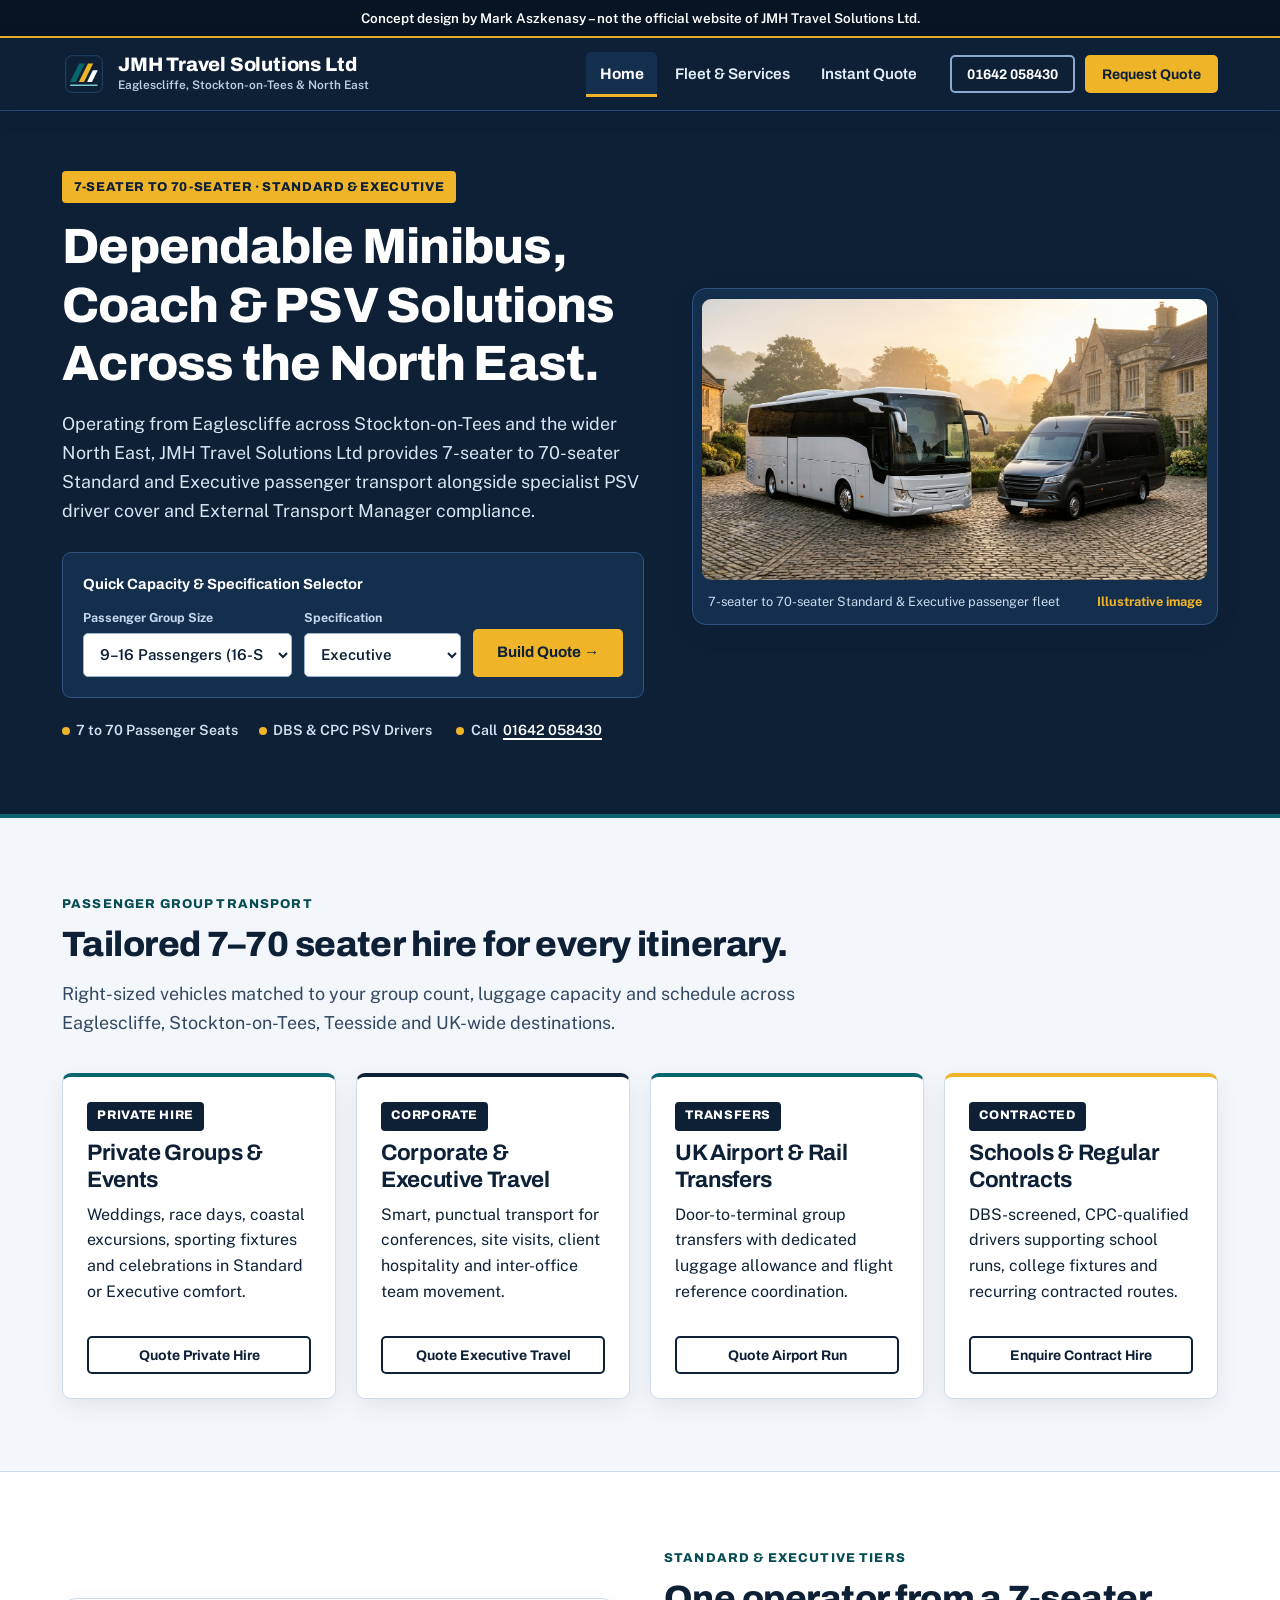
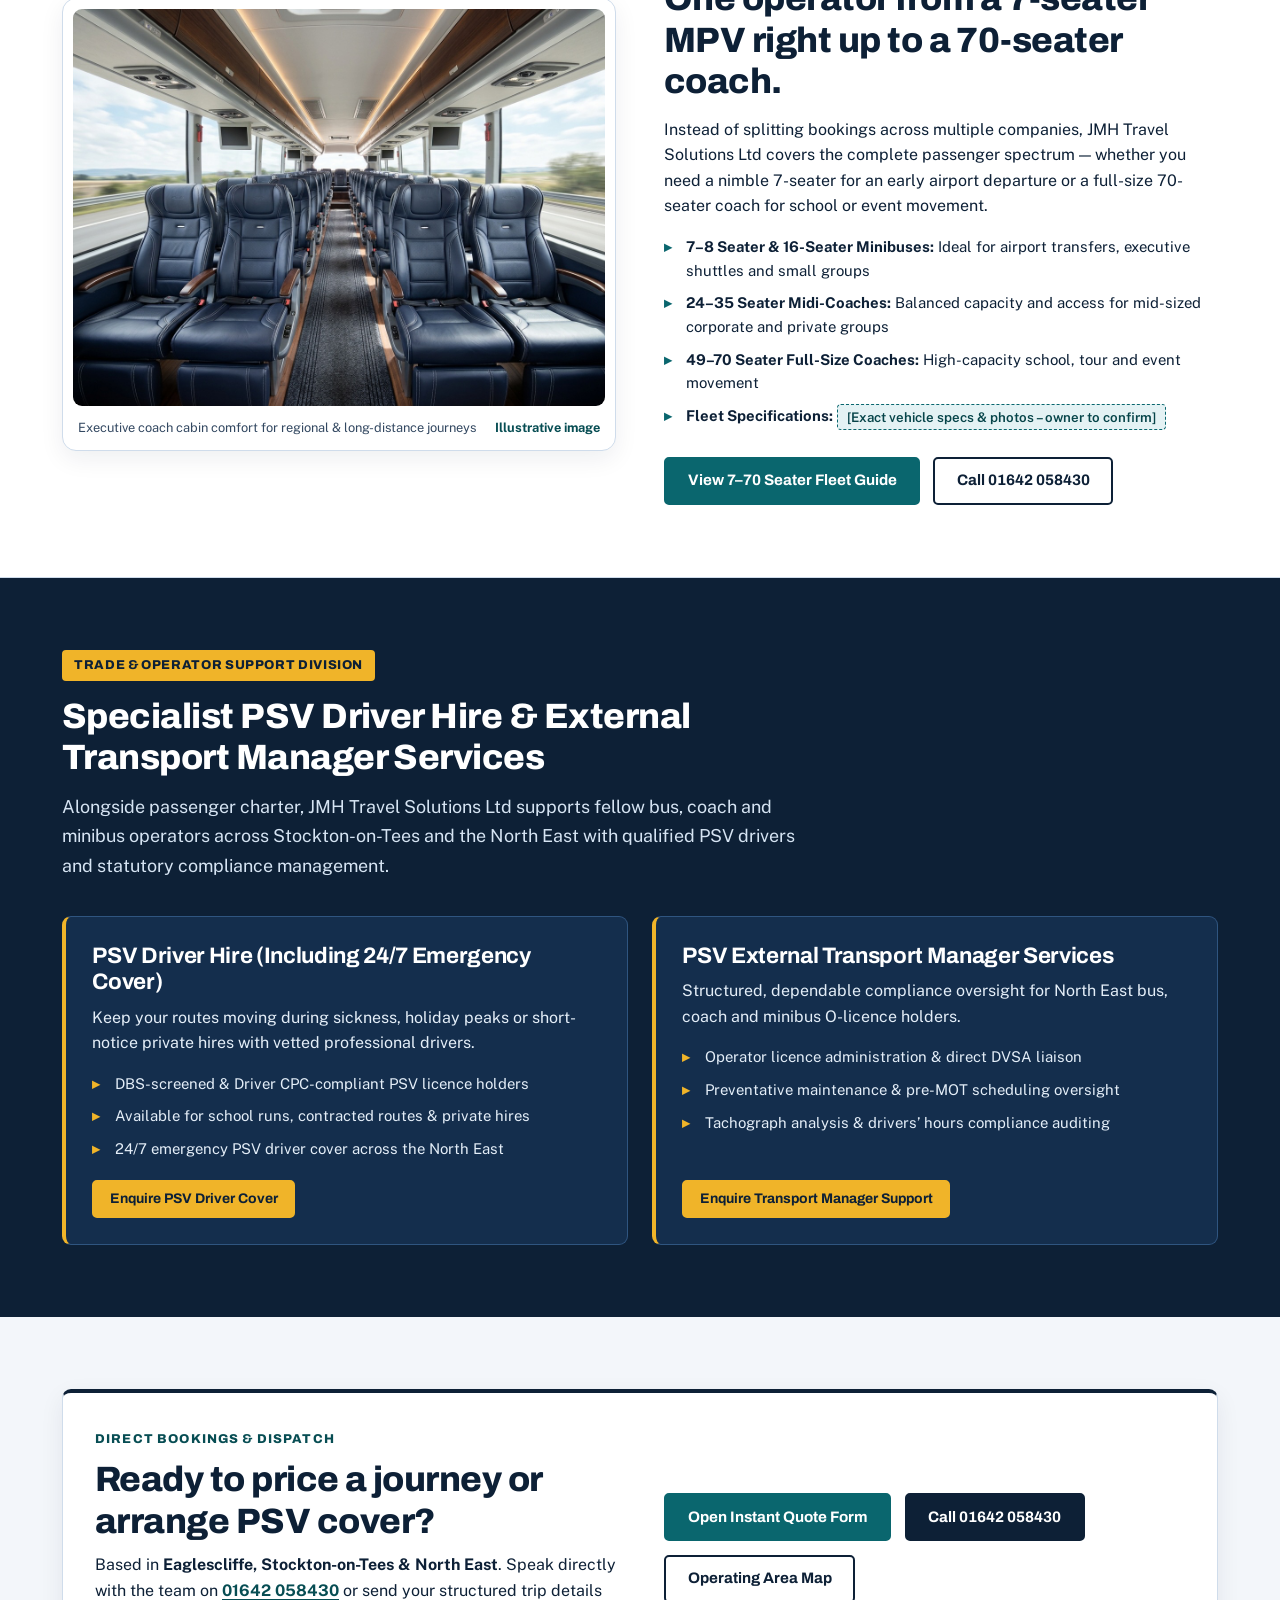
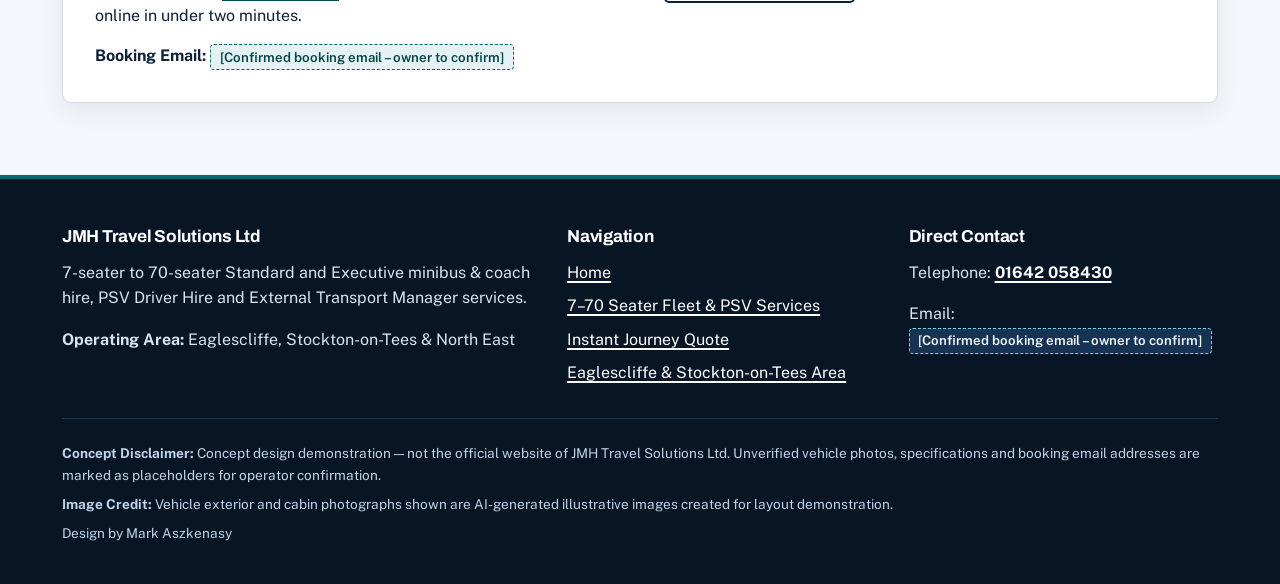
==== index.html @ 2f738e46 "Initial draft concept website for jmh-travel-demo" ====
<!DOCTYPE html>
<html lang="en-GB">
<head>
  <meta charset="utf-8">
  <meta name="viewport" content="width=device-width, initial-scale=1">
  <meta name="robots" content="noindex, nofollow">
  <title>JMH Travel Solutions Ltd | 7–70 Seater Minibus &amp; Coach Hire, Stockton-on-Tees &amp; North East</title>
  <meta name="description" content="Concept website for JMH Travel Solutions Ltd — 7-seater to 70-seater Standard and Executive minibus &amp; coach hire, 24/7 PSV Driver Hire and External Transport Manager services across Eaglescliffe, Stockton-on-Tees &amp; the North East.">
  <link rel="icon" type="image/svg+xml" href="favicon.svg">
  <link rel="stylesheet" href="css/styles.css">
</head>
<body>
  <a class="skip-link" href="#main-content">Skip to main content</a>

  <div class="concept-banner" role="region" aria-label="Concept demonstration notice">
    <p>Concept design by Mark Aszkenasy – not the official website of JMH Travel Solutions Ltd.</p>
  </div>

  <header class="site-header">
    <div class="container header-inner">
      <a class="brand-link" href="index.html">
        <img class="brand-mark" src="images/logo-mark.svg" width="44" height="44" alt="JMH Travel Solutions Ltd transport emblem">
        <span class="brand-text">
          <span class="brand-name">JMH Travel Solutions Ltd</span>
          <span class="brand-sub">Eaglescliffe, Stockton-on-Tees &amp; North East</span>
        </span>
      </a>

      <button class="nav-toggle" type="button" aria-expanded="false" aria-controls="primary-nav">
        <svg viewBox="0 0 24 24" fill="none" stroke="currentColor" stroke-width="2.2" aria-hidden="true">
          <path stroke-linecap="round" d="M4 7h16M4 12h16M4 17h16"/>
        </svg>
        <span>Menu</span>
      </button>

      <nav class="site-nav" id="primary-nav" aria-label="Primary navigation">
        <ul class="nav-list">
          <li><a class="nav-link" href="index.html" aria-current="page">Home</a></li>
          <li><a class="nav-link" href="fleet-services.html">Fleet &amp; Services</a></li>
          <li><a class="nav-link" href="quote.html">Instant Quote</a></li>
        </ul>
        <div class="header-cta-group">
          <a class="btn btn-outline-light btn-sm" href="tel:01642058430">01642 058430</a>
          <a class="btn btn-amber btn-sm" href="quote.html">Request Quote</a>
        </div>
      </nav>
    </div>
  </header>

  <main id="main-content">
    <!-- High-Trust Executive Fleet Hero -->
    <section class="hero-fleet" aria-labelledby="hero-heading">
      <div class="container hero-grid">
        <div>
          <span class="signal-badge">7-Seater to 70-Seater · Standard &amp; Executive</span>
          <h1 id="hero-heading">Dependable Minibus, Coach &amp; PSV Solutions Across the North East.</h1>
          <p class="lead">
            Operating from Eaglescliffe across Stockton-on-Tees and the wider North East, JMH Travel Solutions Ltd provides 7-seater to 70-seater Standard and Executive passenger transport alongside specialist PSV driver cover and External Transport Manager compliance.
          </p>

          <!-- Quick Capacity Selector Jumping Straight to Quote Form -->
          <form class="capacity-widget" action="quote.html" method="get" aria-label="Quick fleet capacity selector">
            <span class="capacity-widget-title">Quick Capacity &amp; Specification Selector</span>
            <div class="capacity-form-grid">
              <div class="capacity-field">
                <label for="quick-pax">Passenger Group Size</label>
                <select id="quick-pax" name="pax">
                  <option value="8">1–8 Passengers (7–8 Seater)</option>
                  <option value="16" selected>9–16 Passengers (16-Seater Minibus)</option>
                  <option value="32">17–35 Passengers (Midi-Coach)</option>
                  <option value="53">36–70 Passengers (Full-Size Coach)</option>
                </select>
              </div>
              <div class="capacity-field">
                <label for="quick-spec">Specification</label>
                <select id="quick-spec" name="spec">
                  <option value="Executive" selected>Executive</option>
                  <option value="Standard">Standard</option>
                </select>
              </div>
              <div>
                <button type="submit" class="btn btn-amber" style="width: 100%; min-height: 44px;">
                  Build Quote →
                </button>
              </div>
            </div>
          </form>

          <div class="trust-strip">
            <span><i class="trust-dot" aria-hidden="true"></i>7 to 70 Passenger Seats</span>
            <span><i class="trust-dot" aria-hidden="true"></i>DBS &amp; CPC PSV Drivers</span>
            <span><i class="trust-dot" aria-hidden="true"></i>Call <a href="tel:01642058430" style="color: #FFFFFF;">01642 058430</a></span>
          </div>
        </div>

        <figure class="fleet-figure">
          <img
            src="images/hero.jpg"
            width="1440"
            height="803"
            alt="Spotless silver executive touring coach parked beside a dark metallic executive minibus on a cobbled courtyard at sunrise"
          >
          <figcaption>
            <span>7-seater to 70-seater Standard &amp; Executive passenger fleet</span>
            <span class="illustrative-tag">Illustrative image</span>
          </figcaption>
        </figure>
      </div>
    </section>

    <!-- Core Passenger Transport Applications -->
    <section class="section" aria-labelledby="passenger-hire-heading">
      <div class="container">
        <div class="section-header">
          <span class="eyebrow">Passenger Group Transport</span>
          <h2 id="passenger-hire-heading">Tailored 7–70 seater hire for every itinerary.</h2>
          <p class="lead">
            Right-sized vehicles matched to your group count, luggage capacity and schedule across Eaglescliffe, Stockton-on-Tees, Teesside and UK-wide destinations.
          </p>
        </div>

        <div class="cards-4">
          <article class="fleet-card">
            <div>
              <span class="capacity-pill">Private Hire</span>
              <h3>Private Groups &amp; Events</h3>
              <p>Weddings, race days, coastal excursions, sporting fixtures and celebrations in Standard or Executive comfort.</p>
            </div>
            <a class="btn btn-outline-dark btn-sm" href="quote.html?pax=16&amp;spec=Standard">Quote Private Hire</a>
          </article>

          <article class="fleet-card navy-top">
            <div>
              <span class="capacity-pill">Corporate</span>
              <h3>Corporate &amp; Executive Travel</h3>
              <p>Smart, punctual transport for conferences, site visits, client hospitality and inter-office team movement.</p>
            </div>
            <a class="btn btn-outline-dark btn-sm" href="quote.html?pax=16&amp;spec=Executive">Quote Executive Travel</a>
          </article>

          <article class="fleet-card">
            <div>
              <span class="capacity-pill">Transfers</span>
              <h3>UK Airport &amp; Rail Transfers</h3>
              <p>Door-to-terminal group transfers with dedicated luggage allowance and flight reference coordination.</p>
            </div>
            <a class="btn btn-outline-dark btn-sm" href="quote.html?pax=8&amp;spec=Executive">Quote Airport Run</a>
          </article>

          <article class="fleet-card amber-top">
            <div>
              <span class="capacity-pill">Contracted</span>
              <h3>Schools &amp; Regular Contracts</h3>
              <p>DBS-screened, CPC-qualified drivers supporting school runs, college fixtures and recurring contracted routes.</p>
            </div>
            <a class="btn btn-outline-dark btn-sm" href="quote.html?pax=53&amp;spec=Standard">Enquire Contract Hire</a>
          </article>
        </div>
      </div>
    </section>

    <!-- Fleet Interior & Standard vs Executive Overview -->
    <section class="section section-white" aria-labelledby="executive-cabin-heading">
      <div class="container split-grid">
        <figure class="fleet-figure">
          <img
            src="images/feature.jpg"
            width="1200"
            height="896"
            alt="Executive coach interior featuring navy leather reclining seats, walnut armrests, overhead luggage lockers and panoramic windows"
            loading="lazy"
          >
          <figcaption>
            <span>Executive coach cabin comfort for regional &amp; long-distance journeys</span>
            <span class="illustrative-tag">Illustrative image</span>
          </figcaption>
        </figure>

        <div>
          <span class="eyebrow">Standard &amp; Executive Tiers</span>
          <h2 id="executive-cabin-heading">One operator from a 7-seater MPV right up to a 70-seater coach.</h2>
          <p>
            Instead of splitting bookings across multiple companies, JMH Travel Solutions Ltd covers the complete passenger spectrum — whether you need a nimble 7-seater for an early airport departure or a full-size 70-seater coach for school or event movement.
          </p>
          <ul class="spec-list">
            <li><strong>7–8 Seater &amp; 16-Seater Minibuses:</strong> Ideal for airport transfers, executive shuttles and small groups</li>
            <li><strong>24–35 Seater Midi-Coaches:</strong> Balanced capacity and access for mid-sized corporate and private groups</li>
            <li><strong>49–70 Seater Full-Size Coaches:</strong> High-capacity school, tour and event movement</li>
            <li><strong>Fleet Specifications:</strong> <span class="ph">[Exact vehicle specs &amp; photos – owner to confirm]</span></li>
          </ul>
          <div style="display: flex; flex-wrap: wrap; gap: 0.8rem; margin-top: 1.65rem;">
            <a class="btn btn-teal" href="fleet-services.html">View 7–70 Seater Fleet Guide</a>
            <a class="btn btn-outline-dark" href="tel:01642058430">Call 01642 058430</a>
          </div>
        </div>
      </div>
    </section>

    <!-- Specialist B2B Trade PSV Services -->
    <section class="section section-navy" aria-labelledby="psv-trade-heading">
      <div class="container">
        <div class="section-header">
          <span class="signal-badge">Trade &amp; Operator Support Division</span>
          <h2 id="psv-trade-heading">Specialist PSV Driver Hire &amp; External Transport Manager Services</h2>
          <p class="lead">
            Alongside passenger charter, JMH Travel Solutions Ltd supports fellow bus, coach and minibus operators across Stockton-on-Tees and the North East with qualified PSV drivers and statutory compliance management.
          </p>
        </div>

        <div class="cards-2">
          <article class="b2b-card">
            <div>
              <h3>PSV Driver Hire (Including 24/7 Emergency Cover)</h3>
              <p>Keep your routes moving during sickness, holiday peaks or short-notice private hires with vetted professional drivers.</p>
              <ul class="spec-list">
                <li>DBS-screened &amp; Driver CPC-compliant PSV licence holders</li>
                <li>Available for school runs, contracted routes &amp; private hires</li>
                <li>24/7 emergency PSV driver cover across the North East</li>
              </ul>
            </div>
            <div>
              <a class="btn btn-amber btn-sm" href="quote.html?type=driver">Enquire PSV Driver Cover</a>
            </div>
          </article>

          <article class="b2b-card">
            <div>
              <h3>PSV External Transport Manager Services</h3>
              <p>Structured, dependable compliance oversight for North East bus, coach and minibus O-licence holders.</p>
              <ul class="spec-list">
                <li>Operator licence administration &amp; direct DVSA liaison</li>
                <li>Preventative maintenance &amp; pre-MOT scheduling oversight</li>
                <li>Tachograph analysis &amp; drivers’ hours compliance auditing</li>
              </ul>
            </div>
            <div>
              <a class="btn btn-amber btn-sm" href="quote.html?type=tm">Enquire Transport Manager Support</a>
            </div>
          </article>
        </div>
      </div>
    </section>

    <!-- Direct Dispatch & Area Coverage Strip -->
    <section class="section" aria-labelledby="contact-strip-heading">
      <div class="container">
        <div class="fleet-card navy-top" style="padding: 2rem;">
          <div class="split-grid">
            <div>
              <span class="eyebrow">Direct Bookings &amp; Dispatch</span>
              <h2 id="contact-strip-heading" style="margin-bottom: 0.6rem;">Ready to price a journey or arrange PSV cover?</h2>
              <p style="margin-bottom: 0.9rem;">
                Based in <strong>Eaglescliffe, Stockton-on-Tees &amp; North East</strong>. Speak directly with the team on <a href="tel:01642058430"><strong>01642 058430</strong></a> or send your structured trip details online in under two minutes.
              </p>
              <p style="margin-bottom: 0;">
                <strong>Booking Email:</strong> <span class="ph">[Confirmed booking email – owner to confirm]</span>
              </p>
            </div>
            <div style="display: flex; flex-wrap: wrap; gap: 0.85rem; justify-content: flex-start;">
              <a class="btn btn-teal" href="quote.html">Open Instant Quote Form</a>
              <a class="btn btn-navy" href="tel:01642058430">Call 01642 058430</a>
              <a
                class="btn btn-outline-dark"
                href="https://www.google.com/maps/search/?api=1&amp;query=Eaglescliffe+Stockton-on-Tees"
                target="_blank"
                rel="noopener noreferrer"
              >Operating Area Map</a>
            </div>
          </div>
        </div>
      </div>
    </section>
  </main>

  <footer class="site-footer">
    <div class="container">
      <div class="footer-grid">
        <div>
          <h3>JMH Travel Solutions Ltd</h3>
          <p>7-seater to 70-seater Standard and Executive minibus &amp; coach hire, PSV Driver Hire and External Transport Manager services.</p>
          <p><strong>Operating Area:</strong> Eaglescliffe, Stockton-on-Tees &amp; North East</p>
        </div>
        <div>
          <h3>Navigation</h3>
          <ul class="footer-links">
            <li><a href="index.html">Home</a></li>
            <li><a href="fleet-services.html">7–70 Seater Fleet &amp; PSV Services</a></li>
            <li><a href="quote.html">Instant Journey Quote</a></li>
            <li><a href="https://www.google.com/maps/search/?api=1&amp;query=Eaglescliffe+Stockton-on-Tees" target="_blank" rel="noopener noreferrer">Eaglescliffe &amp; Stockton-on-Tees Area</a></li>
          </ul>
        </div>
        <div>
          <h3>Direct Contact</h3>
          <p>Telephone: <a href="tel:01642058430"><strong>01642 058430</strong></a></p>
          <p>Email:<br><span class="ph ph-dark">[Confirmed booking email – owner to confirm]</span></p>
        </div>
      </div>

      <div class="footer-legal">
        <p><strong>Concept Disclaimer:</strong> Concept design demonstration — not the official website of JMH Travel Solutions Ltd. Unverified vehicle photos, specifications and booking email addresses are marked as placeholders for operator confirmation.</p>
        <p><strong>Image Credit:</strong> Vehicle exterior and cabin photographs shown are AI-generated illustrative images created for layout demonstration.</p>
        <p>Design by Mark Aszkenasy</p>
      </div>
    </div>
  </footer>

  <!-- Solid Opaque Sticky Mobile Action Bar -->
  <div class="mobile-action-bar" role="region" aria-label="Quick mobile actions">
    <a class="btn btn-outline-light" href="tel:01642058430">Call 01642 058430</a>
    <a class="btn btn-amber" href="quote.html">Request Quote</a>
  </div>

  <script src="js/main.js"></script>
</body>
</html>
---- css/styles.css ----
/* ==========================================================================
   JMH Travel Solutions Ltd — Modern Executive Fleet & PSV Operator
   Concept Demonstration Stylesheet (Self-hosted fonts, WCAG AA+ compliant)
   ========================================================================== */

@font-face {
  font-family: 'Archivo';
  src: url('../fonts/archivo-latin.woff2') format('woff2');
  font-weight: 400 800;
  font-style: normal;
  font-display: swap;
}

@font-face {
  font-family: 'Public Sans';
  src: url('../fonts/public-sans-latin.woff2') format('woff2');
  font-weight: 300 700;
  font-style: normal;
  font-display: swap;
}

:root {
  --navy: #0D2036;
  --navy-mid: #142E4D;
  --navy-border: #264973;
  --canvas: #F3F6FA;
  --surface: #FFFFFF;
  --teal: #0A666E;
  --teal-hover: #074D53;
  --teal-tint: #E4F2F4;
  --amber: #F0B429;
  --amber-hover: #DDA118;
  --amber-tint: #FEF6DF;
  --ink: #0D2036;
  --ink-muted: #334861;
  --border-slate: #CFDCEB;
  --radius-sm: 5px;
  --radius-md: 9px;
  --radius-lg: 14px;
  --shadow-panel: 0 8px 24px rgba(13, 32, 54, 0.07);
  --shadow-strong: 0 18px 40px rgba(13, 32, 54, 0.16);
  --font-heading: 'Archivo', -apple-system, BlinkMacSystemFont, 'Segoe UI', sans-serif;
  --font-body: 'Public Sans', -apple-system, BlinkMacSystemFont, 'Segoe UI', sans-serif;
  --container-max: 1220px;
}

*,
*::before,
*::after {
  box-sizing: border-box;
}

html {
  scroll-behavior: smooth;
  -webkit-text-size-adjust: 100%;
  overflow-x: clip;
}

body {
  margin: 0;
  font-family: var(--font-body);
  font-size: 1rem;
  line-height: 1.6;
  color: var(--ink);
  background-color: var(--canvas);
  overflow-x: clip;
  padding-bottom: 5.25rem; /* Space for opaque sticky mobile action bar */
}

@media (min-width: 920px) {
  body {
    padding-bottom: 0;
  }
}

img,
svg {
  max-width: 100%;
  height: auto;
  display: block;
}

a {
  color: var(--teal-hover);
  text-decoration-thickness: 1.5px;
  text-underline-offset: 3px;
  transition: color 0.16s ease, background-color 0.16s ease, border-color 0.16s ease;
}

a:hover {
  color: var(--navy);
}

:focus-visible {
  outline: 3px solid var(--amber);
  outline-offset: 2px;
}

.skip-link {
  position: absolute;
  left: -9999px;
  top: 0;
  z-index: 200;
  background-color: var(--amber);
  color: var(--navy);
  padding: 0.75rem 1.25rem;
  font-weight: 700;
  text-decoration: none;
}

.skip-link:focus {
  left: 0;
}

/* Typography */
h1, h2, h3, h4 {
  font-family: var(--font-heading);
  color: var(--ink);
  line-height: 1.18;
  margin-top: 0;
  letter-spacing: -0.015em;
}

h1 {
  font-size: clamp(1.9rem, 4vw, 3.1rem);
  font-weight: 800;
  margin-bottom: 1rem;
}

h2 {
  font-size: clamp(1.5rem, 2.8vw, 2.2rem);
  font-weight: 800;
  margin-bottom: 0.85rem;
}

h3 {
  font-size: clamp(1.15rem, 1.9vw, 1.4rem);
  font-weight: 700;
  margin-bottom: 0.55rem;
}

p {
  margin-top: 0;
  margin-bottom: 1rem;
}

.container {
  width: 100%;
  max-width: var(--container-max);
  margin: 0 auto;
  padding: 0 1.15rem;
}

@media (min-width: 768px) {
  .container {
    padding: 0 2rem;
  }
}

/* Universal Concept Top Banner */
.concept-banner {
  background-color: #071423;
  color: #FFFFFF;
  font-size: 0.84rem;
  line-height: 1.4;
  font-weight: 600;
  text-align: center;
  padding: 0.55rem 1rem;
  border-bottom: 2px solid var(--amber);
}

.concept-banner p {
  margin: 0;
}

/* Placeholder Badge (.ph) — Zero-invention honest markers */
.ph {
  display: inline-block;
  max-width: 100%;
  font-family: var(--font-body);
  font-size: 0.83rem;
  font-weight: 600;
  line-height: 1.4;
  color: #064449;
  background-color: var(--teal-tint);
  border: 1px dashed var(--teal);
  border-radius: 4px;
  padding: 0.18rem 0.55rem;
  overflow-wrap: anywhere;
  word-break: break-word;
  vertical-align: middle;
}

.ph-dark {
  color: #F3F6FA;
  background-color: #163354;
  border-color: #7AD1D8;
}

/* Badges & Eyebrows */
.signal-badge {
  display: inline-flex;
  align-items: center;
  gap: 0.45rem;
  background-color: var(--amber);
  color: var(--navy); /* Dark ink on amber > 8.7:1 contrast */
  font-family: var(--font-heading);
  font-size: 0.8rem;
  font-weight: 800;
  letter-spacing: 0.05em;
  text-transform: uppercase;
  padding: 0.35rem 0.75rem;
  border-radius: 4px;
  margin-bottom: 0.9rem;
}

.eyebrow {
  display: inline-block;
  font-family: var(--font-heading);
  font-size: 0.8rem;
  font-weight: 800;
  letter-spacing: 0.09em;
  text-transform: uppercase;
  color: var(--teal-hover);
  margin-bottom: 0.6rem;
}

.lead {
  font-size: clamp(1.04rem, 1.4vw, 1.18rem);
  color: var(--ink-muted);
  line-height: 1.62;
}

/* Header & Navigation */
.site-header {
  position: sticky;
  top: 0;
  z-index: 80;
  background-color: var(--navy);
  color: #FFFFFF;
  border-bottom: 1px solid var(--navy-border);
  box-shadow: 0 4px 16px rgba(13, 32, 54, 0.2);
}

.header-inner {
  display: flex;
  align-items: center;
  justify-content: space-between;
  gap: 0.75rem;
  min-height: 4.5rem;
  padding-top: 0.5rem;
  padding-bottom: 0.5rem;
}

.brand-link {
  display: inline-flex;
  align-items: center;
  gap: 0.75rem;
  text-decoration: none;
  color: #FFFFFF;
  min-width: 0;
}

.brand-link:hover {
  color: #FFFFFF;
}

.brand-mark {
  width: 44px;
  height: 44px;
  flex-shrink: 0;
}

.brand-text {
  display: flex;
  flex-direction: column;
  min-width: 0;
}

.brand-name {
  font-family: var(--font-heading);
  font-size: 1.12rem;
  font-weight: 800;
  color: #FFFFFF;
  line-height: 1.15;
  letter-spacing: -0.01em;
}

@media (min-width: 420px) {
  .brand-name {
    font-size: 1.22rem;
  }
}

.brand-sub {
  font-size: 0.74rem;
  font-weight: 600;
  color: #BBD0E6;
}

.nav-toggle {
  display: inline-flex;
  align-items: center;
  justify-content: center;
  gap: 0.45rem;
  background-color: var(--navy-mid);
  color: #FFFFFF;
  border: 1.5px solid #4A6E98;
  border-radius: var(--radius-sm);
  padding: 0.5rem 0.8rem;
  font-family: var(--font-heading);
  font-size: 0.88rem;
  font-weight: 700;
  cursor: pointer;
  flex-shrink: 0;
}

.nav-toggle:hover {
  border-color: var(--amber);
}

.nav-toggle svg {
  width: 20px;
  height: 20px;
}

.site-nav {
  display: none;
  position: absolute;
  top: 100%;
  left: 0;
  right: 0;
  background-color: var(--navy);
  border-bottom: 3px solid var(--amber);
  box-shadow: var(--shadow-strong);
  padding: 1rem 1.15rem 1.35rem;
}

.site-nav.is-open {
  display: block;
}

.nav-list {
  list-style: none;
  margin: 0;
  padding: 0;
  display: flex;
  flex-direction: column;
  gap: 0.35rem;
}

.nav-link {
  display: block;
  padding: 0.65rem 0.85rem;
  font-family: var(--font-heading);
  font-weight: 600;
  font-size: 0.96rem;
  color: #E4EEF8;
  text-decoration: none;
  border-radius: var(--radius-sm);
}

.nav-link:hover,
.nav-link[aria-current="page"] {
  background-color: var(--navy-mid);
  color: #FFFFFF;
}

.nav-link[aria-current="page"] {
  font-weight: 700;
  box-shadow: inset 3px 0 0 var(--amber);
}

.header-cta-group {
  margin-top: 0.85rem;
  padding-top: 0.85rem;
  border-top: 1px solid var(--navy-border);
  display: flex;
  flex-direction: column;
  gap: 0.6rem;
}

@media (min-width: 920px) {
  .nav-toggle {
    display: none;
  }

  .site-nav {
    display: flex !important;
    position: static;
    background: transparent;
    border: 0;
    box-shadow: none;
    padding: 0;
    align-items: center;
    gap: 1.2rem;
  }

  .nav-list {
    flex-direction: row;
    align-items: center;
    gap: 0.25rem;
  }

  .nav-link[aria-current="page"] {
    box-shadow: inset 0 -3px 0 var(--amber);
    border-radius: var(--radius-sm) var(--radius-sm) 0 0;
  }

  .header-cta-group {
    margin-top: 0;
    padding-top: 0;
    border-top: 0;
    flex-direction: row;
    align-items: center;
  }
}

/* Buttons */
.btn {
  display: inline-flex;
  align-items: center;
  justify-content: center;
  gap: 0.5rem;
  padding: 0.78rem 1.35rem;
  font-family: var(--font-heading);
  font-size: 0.95rem;
  font-weight: 700;
  line-height: 1.25;
  text-decoration: none;
  border-radius: var(--radius-sm);
  border: 2px solid transparent;
  cursor: pointer;
  text-align: center;
  transition: background-color 0.16s ease, color 0.16s ease, border-color 0.16s ease;
}

.btn-teal {
  background-color: var(--teal);
  color: #FFFFFF;
  border-color: var(--teal);
}

.btn-teal:hover {
  background-color: var(--teal-hover);
  border-color: var(--teal-hover);
  color: #FFFFFF;
}

.btn-amber {
  background-color: var(--amber);
  color: var(--navy);
  border-color: var(--amber);
}

.btn-amber:hover {
  background-color: var(--amber-hover);
  border-color: var(--amber-hover);
  color: var(--navy);
}

.btn-navy {
  background-color: var(--navy);
  color: #FFFFFF;
  border-color: var(--navy);
}

.btn-navy:hover {
  background-color: var(--navy-mid);
  border-color: var(--navy-mid);
  color: #FFFFFF;
}

.btn-outline-light {
  background-color: transparent;
  color: #FFFFFF;
  border-color: #8BAAD0;
}

.btn-outline-light:hover {
  background-color: var(--navy-mid);
  border-color: #FFFFFF;
  color: #FFFFFF;
}

.btn-outline-dark {
  background-color: transparent;
  color: var(--navy);
  border-color: var(--navy);
}

.btn-outline-dark:hover {
  background-color: var(--navy);
  color: #FFFFFF;
}

.btn-sm {
  padding: 0.52rem 0.95rem;
  font-size: 0.87rem;
}

/* Hero Section (Midnight Navy Executive Band) */
.hero-fleet {
  background-color: var(--navy);
  color: #FFFFFF;
  padding: 2.5rem 0 3.25rem;
  border-bottom: 4px solid var(--teal);
}

@media (min-width: 920px) {
  .hero-fleet {
    padding: 3.75rem 0 4.5rem;
  }
}

.hero-fleet h1 {
  color: #FFFFFF;
}

.hero-fleet .lead {
  color: #D7E4F2;
}

.hero-grid {
  display: grid;
  grid-template-columns: 1fr;
  gap: 2.25rem;
  align-items: center;
}

@media (min-width: 960px) {
  .hero-grid {
    grid-template-columns: 1.05fr 0.95fr;
    gap: 3rem;
  }
}

/* Quick Capacity Selector Widget on Homepage */
.capacity-widget {
  margin-top: 1.65rem;
  background-color: var(--navy-mid);
  border: 1px solid #305580;
  border-radius: var(--radius-md);
  padding: 1.25rem;
}

.capacity-widget-title {
  font-family: var(--font-heading);
  font-size: 0.92rem;
  font-weight: 700;
  color: #FFFFFF;
  margin-bottom: 0.75rem;
  display: block;
}

.capacity-form-grid {
  display: grid;
  grid-template-columns: 1fr;
  gap: 0.75rem;
}

@media (min-width: 620px) {
  .capacity-form-grid {
    grid-template-columns: 1.2fr 0.9fr auto;
    align-items: end;
  }
}

.capacity-field label {
  display: block;
  font-size: 0.78rem;
  font-weight: 700;
  color: #C4D7EC;
  margin-bottom: 0.3rem;
}

.capacity-field select {
  width: 100%;
  background-color: #FFFFFF;
  color: var(--navy);
  border: 1.5px solid #9FB4CC;
  border-radius: var(--radius-sm);
  padding: 0.65rem 0.75rem;
  font-family: var(--font-body);
  font-size: 0.94rem;
  font-weight: 600;
  min-height: 44px;
}

.trust-strip {
  display: grid;
  grid-template-columns: 1fr;
  gap: 0.6rem;
  margin-top: 1.35rem;
  font-size: 0.88rem;
  color: #D2E1F1;
}

@media (min-width: 560px) {
  .trust-strip {
    grid-template-columns: repeat(3, 1fr);
  }
}

.trust-strip span {
  display: inline-flex;
  align-items: center;
  gap: 0.4rem;
  font-weight: 600;
}

.trust-dot {
  width: 8px;
  height: 8px;
  border-radius: 50%;
  background-color: var(--amber);
  flex-shrink: 0;
}

/* Editorial Figures & Captions */
.fleet-figure {
  margin: 0;
  background-color: var(--surface);
  padding: 0.6rem;
  border-radius: var(--radius-lg);
  border: 1px solid var(--border-slate);
  box-shadow: var(--shadow-panel);
}

.hero-fleet .fleet-figure {
  background-color: var(--navy-mid);
  border-color: #2E527D;
}

.fleet-figure img {
  width: 100%;
  border-radius: calc(var(--radius-lg) - 5px);
  object-fit: cover;
}

.fleet-figure figcaption {
  margin-top: 0.55rem;
  padding: 0.2rem 0.35rem 0.1rem;
  font-size: 0.8rem;
  color: var(--ink-muted);
  display: flex;
  flex-wrap: wrap;
  justify-content: space-between;
  gap: 0.4rem;
}

.hero-fleet .fleet-figure figcaption {
  color: #C9DBEE;
}

.illustrative-tag {
  font-weight: 700;
  color: var(--teal-hover);
}

.hero-fleet .illustrative-tag {
  color: var(--amber);
}

/* Sections */
.section {
  padding: 3.25rem 0;
}

@media (min-width: 920px) {
  .section {
    padding: 4.5rem 0;
  }
}

.section-white {
  background-color: var(--surface);
  border-top: 1px solid var(--border-slate);
  border-bottom: 1px solid var(--border-slate);
}

.section-navy {
  background-color: var(--navy);
  color: #FFFFFF;
}

.section-navy h2,
.section-navy h3 {
  color: #FFFFFF;
}

.section-navy .lead {
  color: #D6E4F3;
}

.section-header {
  max-width: 46rem;
  margin-bottom: 2.25rem;
}

/* Fleet & Service Cards */
.cards-4 {
  display: grid;
  grid-template-columns: 1fr;
  gap: 1.25rem;
}

@media (min-width: 640px) {
  .cards-4 {
    grid-template-columns: repeat(2, 1fr);
  }
}

@media (min-width: 1040px) {
  .cards-4 {
    grid-template-columns: repeat(4, 1fr);
  }
}

.cards-2 {
  display: grid;
  grid-template-columns: 1fr;
  gap: 1.5rem;
}

@media (min-width: 820px) {
  .cards-2 {
    grid-template-columns: repeat(2, 1fr);
  }
}

.fleet-card {
  background-color: var(--surface);
  border: 1px solid var(--border-slate);
  border-top: 4px solid var(--teal);
  border-radius: var(--radius-md);
  padding: 1.5rem;
  box-shadow: var(--shadow-panel);
  display: flex;
  flex-direction: column;
  justify-content: space-between;
  gap: 1rem;
  min-width: 0;
}

.fleet-card.navy-top {
  border-top-color: var(--navy);
}

.fleet-card.amber-top {
  border-top-color: var(--amber);
}

.capacity-pill {
  display: inline-block;
  align-self: flex-start;
  font-family: var(--font-heading);
  font-size: 0.78rem;
  font-weight: 800;
  text-transform: uppercase;
  letter-spacing: 0.05em;
  background-color: var(--navy);
  color: #FFFFFF;
  padding: 0.28rem 0.65rem;
  border-radius: 4px;
  margin-bottom: 0.6rem;
}

.spec-list {
  list-style: none;
  padding: 0;
  margin: 0.85rem 0 0;
  display: grid;
  gap: 0.55rem;
  font-size: 0.93rem;
}

.spec-list li {
  position: relative;
  padding-left: 1.4rem;
}

.spec-list li::before {
  content: "▸";
  position: absolute;
  left: 0;
  top: 0;
  color: var(--teal);
  font-weight: 800;
}

/* Split Layout */
.split-grid {
  display: grid;
  grid-template-columns: 1fr;
  gap: 2rem;
  align-items: center;
}

@media (min-width: 920px) {
  .split-grid {
    grid-template-columns: 1fr 1fr;
    gap: 3rem;
  }
}

/* B2B Trade PSV Cards on Dark Band */
.b2b-card {
  background-color: var(--navy-mid);
  border: 1px solid #2F5580;
  border-left: 4px solid var(--amber);
  border-radius: var(--radius-md);
  padding: 1.65rem;
  color: #E4EEF8;
  display: flex;
  flex-direction: column;
  justify-content: space-between;
  gap: 1.2rem;
}

.b2b-card h3 {
  color: #FFFFFF;
}

.b2b-card .spec-list li::before {
  color: var(--amber);
}

/* Subpage Hero */
.page-hero {
  background-color: var(--navy);
  color: #FFFFFF;
  padding: 2.25rem 0 2.6rem;
  border-bottom: 4px solid var(--teal);
}

.page-hero h1 {
  color: #FFFFFF;
}

.page-hero .lead {
  color: #D7E4F2;
  margin-bottom: 0;
}

/* Smart Quote Form Layout */
.quote-layout {
  display: grid;
  grid-template-columns: 1fr;
  gap: 2rem;
  align-items: start;
}

@media (min-width: 960px) {
  .quote-layout {
    grid-template-columns: 1.38fr 0.62fr;
    gap: 2.5rem;
  }
}

.form-panel {
  background-color: var(--surface);
  border: 1px solid var(--border-slate);
  border-radius: var(--radius-lg);
  padding: 1.5rem;
  box-shadow: var(--shadow-panel);
}

@media (min-width: 768px) {
  .form-panel {
    padding: 2.25rem;
  }
}

.fieldset-block {
  border: 0;
  margin: 0 0 1.75rem;
  padding: 0 0 1.5rem;
  border-bottom: 1px solid var(--border-slate);
  min-width: 0;
}

.fieldset-block:last-of-type {
  border-bottom: 0;
  padding-bottom: 0;
}

.fieldset-legend {
  font-family: var(--font-heading);
  font-size: 1.12rem;
  font-weight: 800;
  color: var(--navy);
  margin-bottom: 0.9rem;
  padding: 0;
}

/* Radio Pill / Tile Controls */
.radio-tiles-3 {
  display: grid;
  grid-template-columns: 1fr;
  gap: 0.75rem;
}

@media (min-width: 680px) {
  .radio-tiles-3 {
    grid-template-columns: repeat(3, 1fr);
  }
}

.radio-tiles-2 {
  display: grid;
  grid-template-columns: 1fr 1fr;
  gap: 0.75rem;
}

.radio-card {
  display: flex;
  align-items: flex-start;
  gap: 0.6rem;
  border: 2px solid var(--border-slate);
  border-radius: var(--radius-md);
  padding: 0.85rem 0.95rem;
  background-color: var(--canvas);
  cursor: pointer;
  min-width: 0;
  transition: border-color 0.15s ease, background-color 0.15s ease;
}

.radio-card:hover {
  border-color: var(--teal);
}

.radio-card input[type="radio"] {
  accent-color: var(--teal);
  width: 18px;
  height: 18px;
  margin: 0.15rem 0 0;
  flex-shrink: 0;
}

.radio-card:has(input:checked) {
  border-color: var(--teal);
  background-color: var(--teal-tint);
  box-shadow: 0 0 0 1px var(--teal);
}

.radio-card-title {
  display: block;
  font-family: var(--font-heading);
  font-weight: 700;
  font-size: 0.94rem;
  color: var(--navy);
}

.radio-card-sub {
  display: block;
  font-size: 0.8rem;
  color: var(--ink-muted);
  margin-top: 0.15rem;
}

.form-row {
  display: grid;
  grid-template-columns: 1fr;
  gap: 1.1rem;
  margin-bottom: 1.1rem;
}

@media (min-width: 640px) {
  .form-row.two-col {
    grid-template-columns: repeat(2, 1fr);
  }
}

.form-group {
  display: flex;
  flex-direction: column;
  gap: 0.35rem;
  min-width: 0;
}

.form-group label {
  font-weight: 700;
  font-size: 0.92rem;
  color: var(--navy);
}

.req-star {
  color: #B42318;
}

.field-hint {
  font-size: 0.81rem;
  color: var(--ink-muted);
}

input[type="text"],
input[type="tel"],
input[type="email"],
input[type="number"],
input[type="date"],
input[type="time"],
select,
textarea {
  width: 100%;
  font-family: var(--font-body);
  font-size: 1rem;
  color: var(--ink);
  background-color: #FFFFFF;
  border: 1.5px solid #90A4BC;
  border-radius: var(--radius-sm);
  padding: 0.68rem 0.85rem;
  min-height: 46px;
}

textarea {
  min-height: 98px;
  resize: vertical;
}

input:focus,
select:focus,
textarea:focus {
  border-color: var(--teal);
  outline: 3px solid rgba(10, 102, 110, 0.22);
  outline-offset: 0;
}

input[aria-invalid="true"],
select[aria-invalid="true"],
textarea[aria-invalid="true"] {
  border-color: #B42318;
  background-color: #FEF3F2;
}

.field-error {
  font-size: 0.83rem;
  font-weight: 700;
  color: #B42318;
  min-height: 1.05rem;
}

/* Dynamic Vehicle Suggestion Callout */
.tier-callout {
  margin-top: 0.5rem;
  padding: 0.85rem 1rem;
  background-color: var(--navy);
  color: #FFFFFF;
  border-left: 4px solid var(--amber);
  border-radius: var(--radius-sm);
  font-size: 0.92rem;
  display: flex;
  flex-wrap: wrap;
  align-items: center;
  justify-content: space-between;
  gap: 0.5rem;
}

.tier-callout strong {
  color: var(--amber);
  font-family: var(--font-heading);
}

.return-fields-wrap[hidden] {
  display: none;
}

.form-feedback {
  margin-top: 1.25rem;
  padding: 1.1rem 1.25rem;
  border-radius: var(--radius-md);
  font-weight: 700;
  font-size: 1rem;
}

.form-feedback.is-success {
  background-color: #ECFDF3;
  border: 2px solid #067647;
  color: #054F31;
}

.form-feedback.is-error {
  background-color: #FEF3F2;
  border: 2px solid #B42318;
  color: #7A271A;
}

/* Dispatch Summary Sidebar */
.dispatch-sidebar {
  background-color: var(--navy);
  color: #FFFFFF;
  border-radius: var(--radius-lg);
  padding: 1.65rem;
  border-top: 4px solid var(--amber);
  position: sticky;
  top: 5.5rem;
}

.dispatch-sidebar h3 {
  color: #FFFFFF;
  padding-bottom: 0.75rem;
  border-bottom: 1px solid var(--navy-border);
  margin-bottom: 1rem;
}

.dispatch-dl {
  margin: 0 0 1.25rem;
  display: grid;
  gap: 0.7rem;
}

.dispatch-dl div {
  display: flex;
  justify-content: space-between;
  gap: 0.75rem;
  font-size: 0.9rem;
  border-bottom: 1px dashed rgba(255, 255, 255, 0.16);
  padding-bottom: 0.45rem;
}

.dispatch-dl dt {
  color: #B8CFE8;
}

.dispatch-dl dd {
  margin: 0;
  font-weight: 700;
  text-align: right;
}

/* Footer */
.site-footer {
  background-color: #081524;
  color: #D7E4F2;
  padding: 3rem 0 2.5rem;
  border-top: 4px solid var(--teal);
}

.footer-grid {
  display: grid;
  grid-template-columns: 1fr;
  gap: 2rem;
  padding-bottom: 2rem;
  border-bottom: 1px solid #1E3856;
}

@media (min-width: 820px) {
  .footer-grid {
    grid-template-columns: 1.3fr 0.85fr 0.85fr;
  }
}

.site-footer h3 {
  color: #FFFFFF;
  font-size: 1.08rem;
  margin-bottom: 0.75rem;
}

.footer-links {
  list-style: none;
  padding: 0;
  margin: 0;
  display: grid;
  gap: 0.5rem;
}

.site-footer a {
  color: #FFFFFF;
}

.site-footer a:hover {
  color: var(--amber);
}

.footer-legal {
  padding-top: 1.5rem;
  font-size: 0.85rem;
  color: #BFD3E8;
  display: grid;
  gap: 0.45rem;
}

.footer-legal p {
  margin: 0;
}

/* Solid Opaque Sticky Mobile Action Bar */
.mobile-action-bar {
  position: fixed;
  bottom: 0;
  left: 0;
  right: 0;
  z-index: 90;
  background-color: #0D2036; /* Strictly opaque — zero transparency */
  border-top: 2px solid var(--amber);
  padding: 0.6rem 0.85rem;
  display: grid;
  grid-template-columns: 1fr 1fr;
  gap: 0.6rem;
  box-shadow: 0 -4px 16px rgba(8, 21, 36, 0.35);
}

.mobile-action-bar .btn {
  padding: 0.68rem 0.6rem;
  font-size: 0.88rem;
  width: 100%;
}

@media (min-width: 920px) {
  .mobile-action-bar {
    display: none;
  }
}
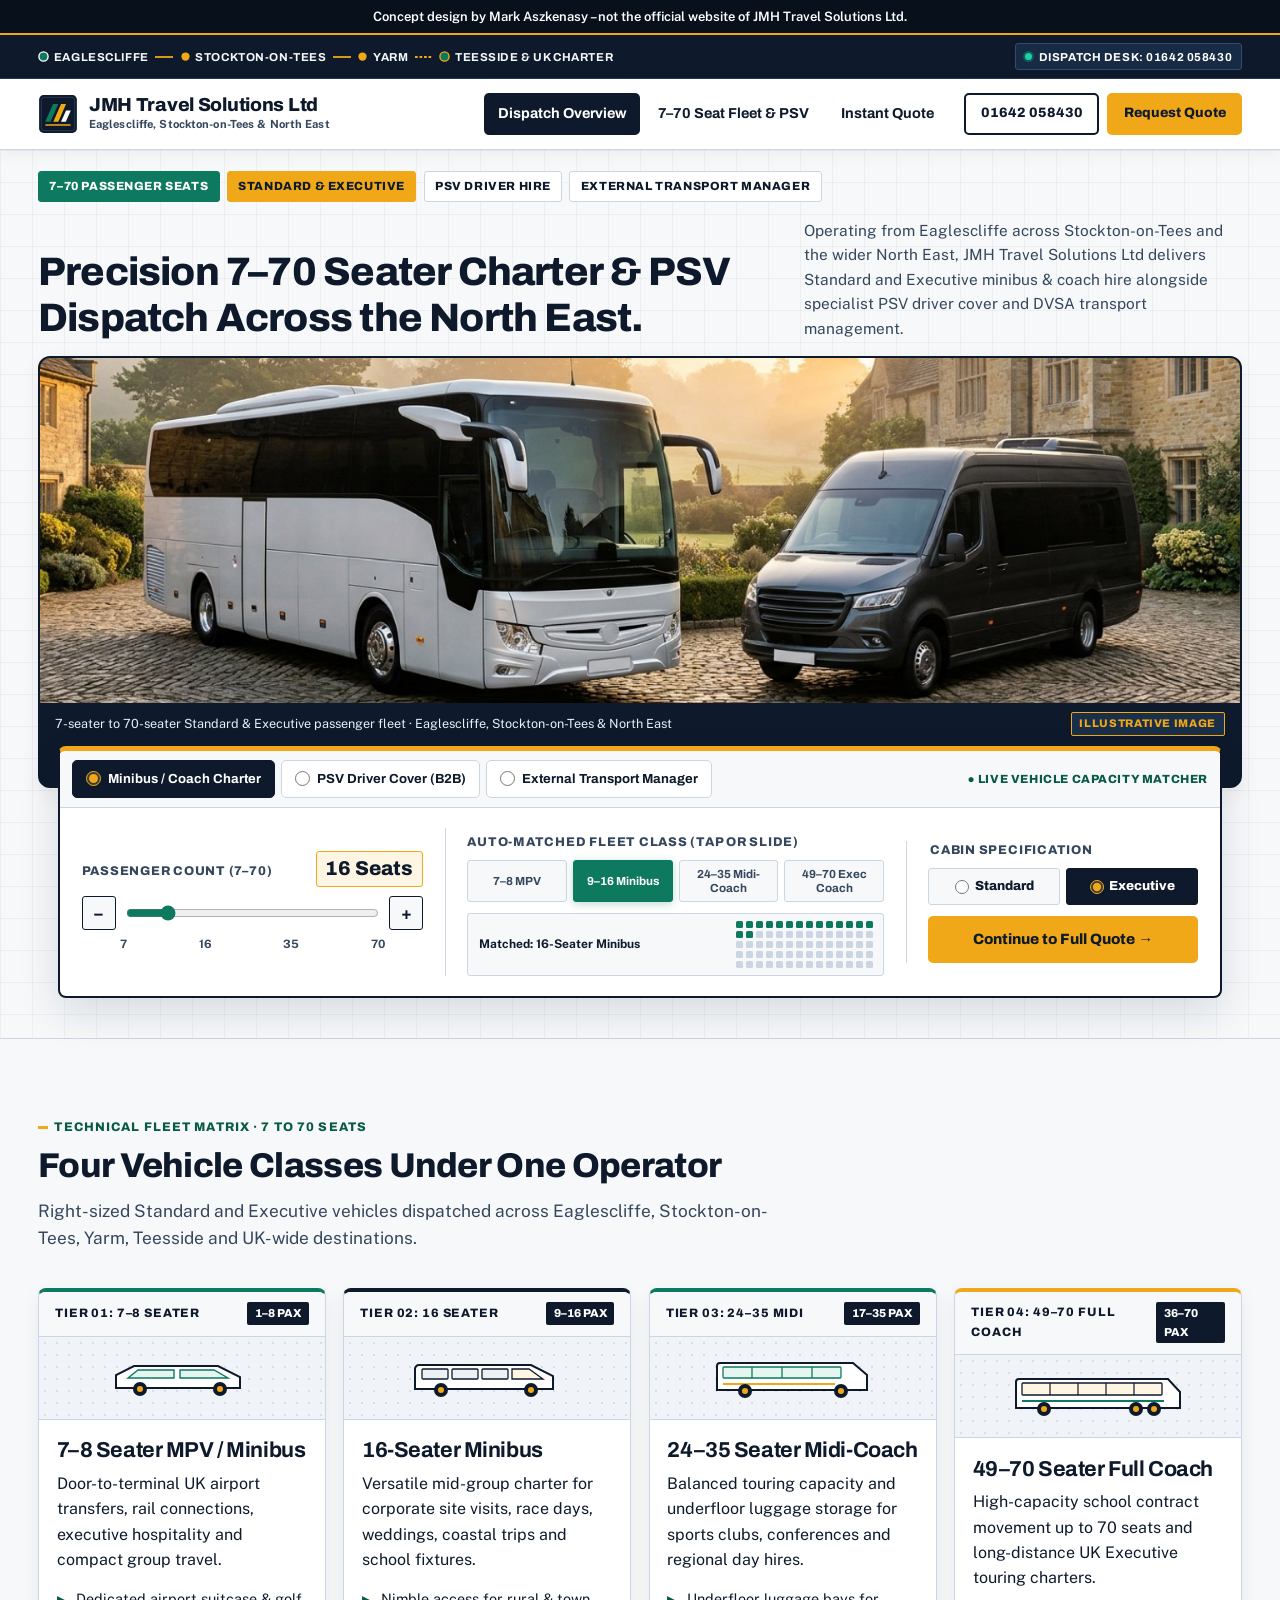
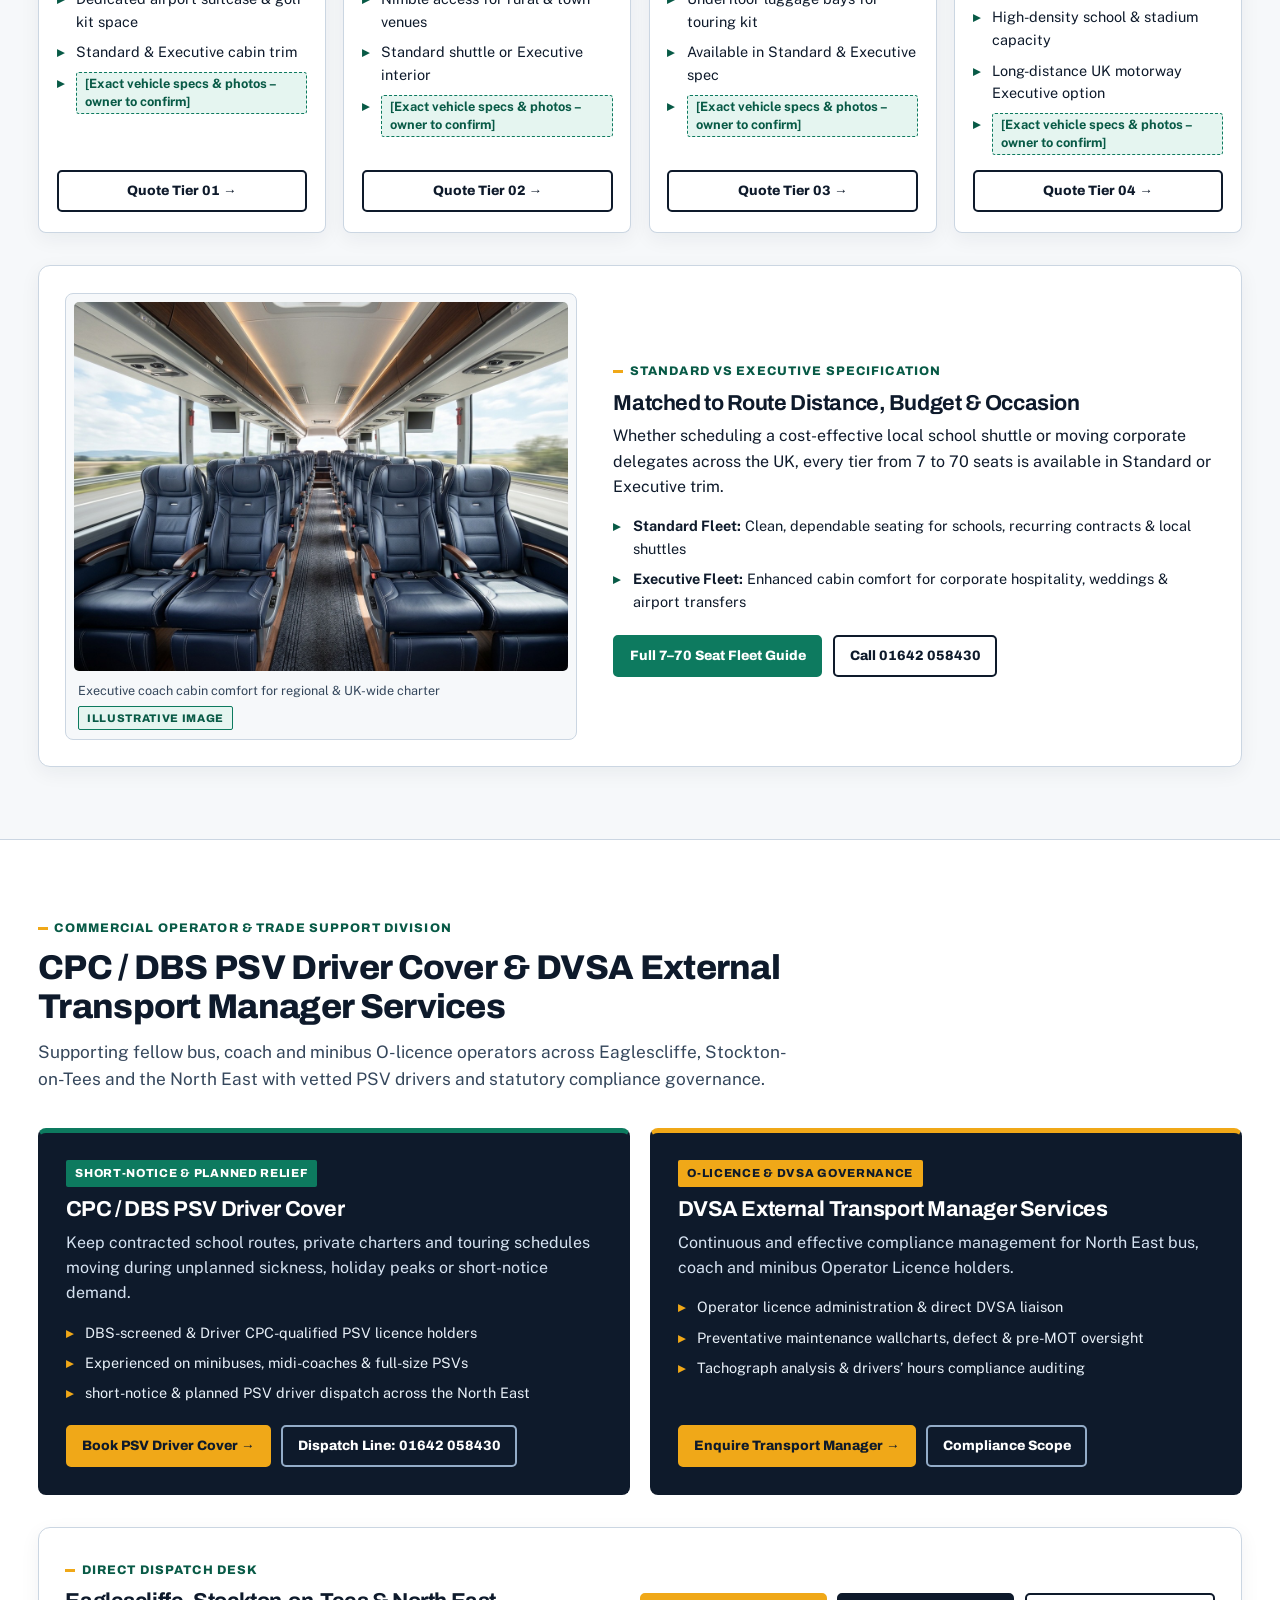
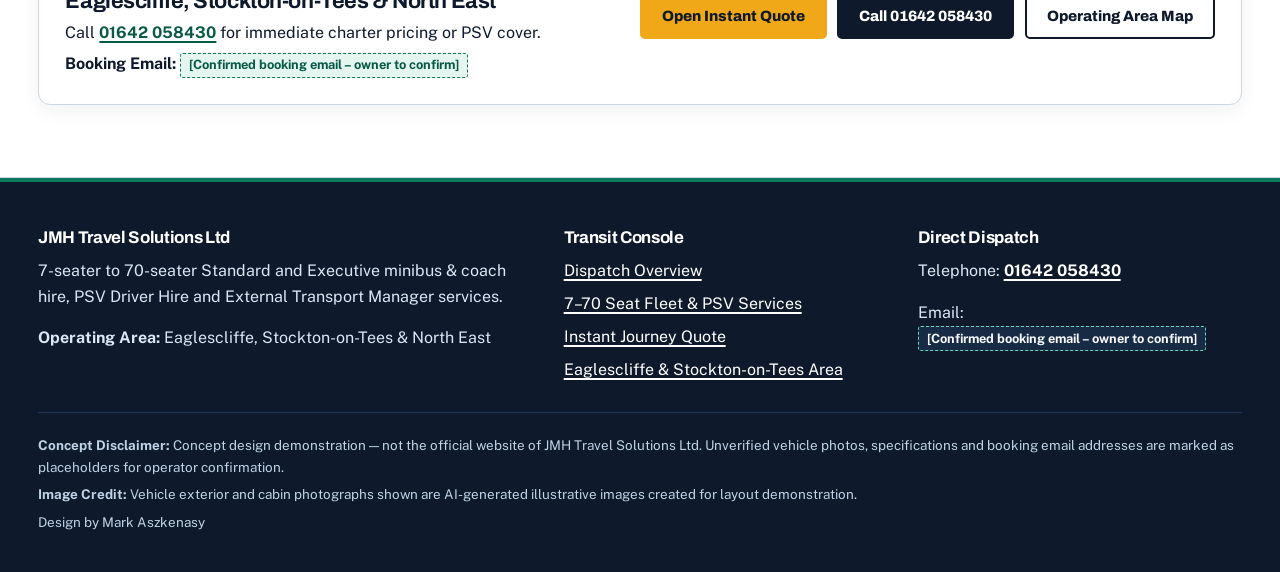
==== commit 10d005be: "Bespoke architectural redesign for jmh-travel-demo" ====
--- a/index.html
+++ b/index.html
@@ -4,8 +4,8 @@
   <meta charset="utf-8">
   <meta name="viewport" content="width=device-width, initial-scale=1">
   <meta name="robots" content="noindex, nofollow">
-  <title>JMH Travel Solutions Ltd | 7–70 Seater Minibus &amp; Coach Hire, Stockton-on-Tees &amp; North East</title>
-  <meta name="description" content="Concept website for JMH Travel Solutions Ltd — 7-seater to 70-seater Standard and Executive minibus &amp; coach hire, 24/7 PSV Driver Hire and External Transport Manager services across Eaglescliffe, Stockton-on-Tees &amp; the North East.">
+  <title>JMH Travel Solutions Ltd | 7–70 Seater Minibus &amp; Coach Charter, Stockton-on-Tees &amp; North East</title>
+  <meta name="description" content="Concept website for JMH Travel Solutions Ltd — 7-seater to 70-seater Standard and Executive minibus &amp; coach hire, specialist PSV Driver Hire and External Transport Manager services across Eaglescliffe, Stockton-on-Tees &amp; the North East.">
   <link rel="icon" type="image/svg+xml" href="favicon.svg">
   <link rel="stylesheet" href="css/styles.css">
 </head>
@@ -16,10 +16,57 @@
     <p>Concept design by Mark Aszkenasy – not the official website of JMH Travel Solutions Ltd.</p>
   </div>
 
+  <!-- Top Technical Dispatch Bar with Live Horizontal SVG Route Schematic -->
+  <div class="dispatch-telemetry-bar" role="region" aria-label="Operating corridor and dispatch desk">
+    <div class="container telemetry-inner">
+      <div class="route-schematic" aria-label="Operating route: Eaglescliffe, Stockton-on-Tees, Yarm, Teesside and UK Charter">
+        <span class="route-node">
+          <svg viewBox="0 0 12 12" aria-hidden="true">
+            <circle cx="6" cy="6" r="5" fill="#0D7A5F" stroke="#FFFFFF" stroke-width="1.5"/>
+          </svg>
+          <span>Eaglescliffe</span>
+        </span>
+        <svg class="route-connector" viewBox="0 0 20 6" aria-hidden="true">
+          <line x1="0" y1="3" x2="20" y2="3" stroke="currentColor" stroke-width="2"/>
+        </svg>
+        <span class="route-node">
+          <svg viewBox="0 0 12 12" aria-hidden="true">
+            <circle cx="6" cy="6" r="4.5" fill="#F0A818"/>
+          </svg>
+          <span>Stockton-on-Tees</span>
+        </span>
+        <svg class="route-connector" viewBox="0 0 20 6" aria-hidden="true">
+          <line x1="0" y1="3" x2="20" y2="3" stroke="currentColor" stroke-width="2"/>
+        </svg>
+        <span class="route-node">
+          <svg viewBox="0 0 12 12" aria-hidden="true">
+            <circle cx="6" cy="6" r="4.5" fill="#F0A818"/>
+          </svg>
+          <span>Yarm</span>
+        </span>
+        <svg class="route-connector" viewBox="0 0 20 6" aria-hidden="true">
+          <line x1="0" y1="3" x2="20" y2="3" stroke="currentColor" stroke-width="2" stroke-dasharray="3 2"/>
+        </svg>
+        <span class="route-node">
+          <svg viewBox="0 0 12 12" aria-hidden="true">
+            <circle cx="6" cy="6" r="5" fill="#0D7A5F" stroke="#F0A818" stroke-width="1.5"/>
+          </svg>
+          <span>Teesside &amp; UK Charter</span>
+        </span>
+      </div>
+
+      <a class="dispatch-desk-pill" href="tel:01642058430">
+        <span class="live-emerald-dot" aria-hidden="true"></span>
+        <span>Dispatch Desk: 01642 058430</span>
+      </a>
+    </div>
+  </div>
+
+  <!-- Clean Architectural White Transit Console Header -->
   <header class="site-header">
     <div class="container header-inner">
       <a class="brand-link" href="index.html">
-        <img class="brand-mark" src="images/logo-mark.svg" width="44" height="44" alt="JMH Travel Solutions Ltd transport emblem">
+        <img class="brand-mark" src="images/logo-mark.svg" width="40" height="40" alt="JMH Travel Solutions Ltd geometric road-stripe mark">
         <span class="brand-text">
           <span class="brand-name">JMH Travel Solutions Ltd</span>
           <span class="brand-sub">Eaglescliffe, Stockton-on-Tees &amp; North East</span>
@@ -30,17 +77,17 @@
         <svg viewBox="0 0 24 24" fill="none" stroke="currentColor" stroke-width="2.2" aria-hidden="true">
           <path stroke-linecap="round" d="M4 7h16M4 12h16M4 17h16"/>
         </svg>
-        <span>Menu</span>
+        <span>Console</span>
       </button>
 
       <nav class="site-nav" id="primary-nav" aria-label="Primary navigation">
         <ul class="nav-list">
-          <li><a class="nav-link" href="index.html" aria-current="page">Home</a></li>
-          <li><a class="nav-link" href="fleet-services.html">Fleet &amp; Services</a></li>
+          <li><a class="nav-link" href="index.html" aria-current="page">Dispatch Overview</a></li>
+          <li><a class="nav-link" href="fleet-services.html">7–70 Seat Fleet &amp; PSV</a></li>
           <li><a class="nav-link" href="quote.html">Instant Quote</a></li>
         </ul>
         <div class="header-cta-group">
-          <a class="btn btn-outline-light btn-sm" href="tel:01642058430">01642 058430</a>
+          <a class="btn btn-outline-dark btn-sm" href="tel:01642058430">01642 058430</a>
           <a class="btn btn-amber btn-sm" href="quote.html">Request Quote</a>
         </div>
       </nav>
@@ -48,217 +95,391 @@
   </header>
 
   <main id="main-content">
-    <!-- High-Trust Executive Fleet Hero -->
-    <section class="hero-fleet" aria-labelledby="hero-heading">
-      <div class="container hero-grid">
-        <div>
-          <span class="signal-badge">7-Seater to 70-Seater · Standard &amp; Executive</span>
-          <h1 id="hero-heading">Dependable Minibus, Coach &amp; PSV Solutions Across the North East.</h1>
+    <!-- Panoramic Widescreen Stage + Docked Horizontal Charter Search Console -->
+    <section class="panoramic-transit-stage" aria-labelledby="hero-heading">
+      <div class="container">
+        <div class="credential-ribbon" aria-label="Operator credentials">
+          <span class="cred-chip emerald">7–70 Passenger Seats</span>
+          <span class="cred-chip amber">Standard &amp; Executive</span>
+          <span class="cred-chip">PSV Driver Hire</span>
+          <span class="cred-chip">External Transport Manager</span>
+        </div>
+
+        <div class="stage-masthead">
+          <h1 id="hero-heading">Precision 7–70 Seater Charter &amp; PSV Dispatch Across the North East.</h1>
           <p class="lead">
-            Operating from Eaglescliffe across Stockton-on-Tees and the wider North East, JMH Travel Solutions Ltd provides 7-seater to 70-seater Standard and Executive passenger transport alongside specialist PSV driver cover and External Transport Manager compliance.
+            Operating from Eaglescliffe across Stockton-on-Tees and the wider North East, JMH Travel Solutions Ltd delivers Standard and Executive minibus &amp; coach hire alongside specialist PSV driver cover and DVSA transport management.
           </p>
-
-          <!-- Quick Capacity Selector Jumping Straight to Quote Form -->
-          <form class="capacity-widget" action="quote.html" method="get" aria-label="Quick fleet capacity selector">
-            <span class="capacity-widget-title">Quick Capacity &amp; Specification Selector</span>
-            <div class="capacity-form-grid">
-              <div class="capacity-field">
-                <label for="quick-pax">Passenger Group Size</label>
-                <select id="quick-pax" name="pax">
-                  <option value="8">1–8 Passengers (7–8 Seater)</option>
-                  <option value="16" selected>9–16 Passengers (16-Seater Minibus)</option>
-                  <option value="32">17–35 Passengers (Midi-Coach)</option>
-                  <option value="53">36–70 Passengers (Full-Size Coach)</option>
-                </select>
-              </div>
-              <div class="capacity-field">
-                <label for="quick-spec">Specification</label>
-                <select id="quick-spec" name="spec">
-                  <option value="Executive" selected>Executive</option>
-                  <option value="Standard">Standard</option>
-                </select>
-              </div>
-              <div>
-                <button type="submit" class="btn btn-amber" style="width: 100%; min-height: 44px;">
-                  Build Quote →
-                </button>
-              </div>
-            </div>
-          </form>
-
-          <div class="trust-strip">
-            <span><i class="trust-dot" aria-hidden="true"></i>7 to 70 Passenger Seats</span>
-            <span><i class="trust-dot" aria-hidden="true"></i>DBS &amp; CPC PSV Drivers</span>
-            <span><i class="trust-dot" aria-hidden="true"></i>Call <a href="tel:01642058430" style="color: #FFFFFF;">01642 058430</a></span>
-          </div>
-        </div>
-
-        <figure class="fleet-figure">
+        </div>
+
+        <!-- Panoramic Widescreen Fleet Stage -->
+        <figure class="panoramic-frame">
           <img
             src="images/hero.jpg"
             width="1440"
             height="803"
-            alt="Spotless silver executive touring coach parked beside a dark metallic executive minibus on a cobbled courtyard at sunrise"
+            alt="Spotless silver executive touring coach parked beside a dark metallic executive minibus at sunrise"
           >
-          <figcaption>
-            <span>7-seater to 70-seater Standard &amp; Executive passenger fleet</span>
+          <figcaption class="panorama-caption-bar">
+            <span>7-seater to 70-seater Standard &amp; Executive passenger fleet · Eaglescliffe, Stockton-on-Tees &amp; North East</span>
             <span class="illustrative-tag">Illustrative image</span>
           </figcaption>
         </figure>
+
+        <!-- Docked Overlapping Horizontal Console: Instant Fleet & Journey Matcher -->
+        <div class="charter-console-dock" role="region" aria-label="Instant Fleet and Journey Matcher Console">
+          <form id="charter-matcher-console" action="quote.html" method="get">
+            <!-- 1. Service Mode Tabs -->
+            <div class="console-mode-bar">
+              <fieldset class="mode-tabs-fieldset">
+                <legend class="sr-only">Select dispatch service mode</legend>
+                <div class="mode-tabs-grid">
+                  <label class="mode-tab-label" for="mode-hire">
+                    <input type="radio" id="mode-hire" name="type" value="hire" checked>
+                    <span>Minibus / Coach Charter</span>
+                  </label>
+                  <label class="mode-tab-label" for="mode-driver">
+                    <input type="radio" id="mode-driver" name="type" value="driver">
+                    <span>PSV Driver Cover (B2B)</span>
+                  </label>
+                  <label class="mode-tab-label" for="mode-tm">
+                    <input type="radio" id="mode-tm" name="type" value="tm">
+                    <span>External Transport Manager</span>
+                  </label>
+                </div>
+              </fieldset>
+              <span class="console-status-tag" id="console-mode-status">● Live Vehicle Capacity Matcher</span>
+            </div>
+
+            <!-- 2-4. Horizontal Interactive Controls -->
+            <div class="console-body-grid">
+              <!-- Column 1: Interactive Passenger Count Slider (7 -> 70 seats) -->
+              <div class="console-col">
+                <div class="slider-top-row">
+                  <label class="console-field-label" for="pax-slider">Passenger Count (7–70)</label>
+                  <output id="pax-readout" class="pax-readout-badge" for="pax-slider">16 Seats</output>
+                </div>
+                <div class="slider-control-row">
+                  <button type="button" class="pax-step-btn" data-pax-step="-1" aria-label="Decrease passenger seats">−</button>
+                  <input
+                    type="range"
+                    id="pax-slider"
+                    class="pax-range-slider"
+                    name="pax"
+                    min="7"
+                    max="70"
+                    value="16"
+                  >
+                  <button type="button" class="pax-step-btn" data-pax-step="1" aria-label="Increase passenger seats">+</button>
+                </div>
+                <div class="slider-scale" aria-hidden="true">
+                  <span>7</span>
+                  <span>16</span>
+                  <span>35</span>
+                  <span>70</span>
+                </div>
+              </div>
+
+              <!-- Column 2: Live Auto-Matched Vehicle Class Indicator + 70-Seat Visual Grid -->
+              <div class="console-col">
+                <span class="console-field-label">Auto-Matched Fleet Class (Tap or Slide)</span>
+                <div class="tier-pills-grid" role="group" aria-label="Matched vehicle tiers">
+                  <button type="button" class="tier-match-pill" data-tier-key="mpv" data-tier-pax="8">
+                    7–8 MPV
+                  </button>
+                  <button type="button" class="tier-match-pill is-active" data-tier-key="minibus" data-tier-pax="16">
+                    9–16 Minibus
+                  </button>
+                  <button type="button" class="tier-match-pill" data-tier-key="midi" data-tier-pax="32">
+                    24–35 Midi-Coach
+                  </button>
+                  <button type="button" class="tier-match-pill" data-tier-key="coach" data-tier-pax="53">
+                    49–70 Exec Coach
+                  </button>
+                </div>
+
+                <div class="seat-schematic-wrap" aria-live="polite">
+                  <span class="seat-schematic-caption" id="matched-class-label">Matched: 16-Seater Minibus</span>
+                  <div id="console-seat-grid" class="seat-dots-matrix" aria-hidden="true"></div>
+                </div>
+              </div>
+
+              <!-- Column 3: Specification Toggle (Standard / Executive) + Continue CTA -->
+              <div class="console-col">
+                <fieldset style="border: 0; margin: 0; padding: 0; min-width: 0;">
+                  <legend class="console-field-label">Cabin Specification</legend>
+                  <div class="spec-segmented">
+                    <label class="spec-seg-label" for="dock-spec-std">
+                      <input type="radio" id="dock-spec-std" name="spec" value="Standard">
+                      <span>Standard</span>
+                    </label>
+                    <label class="spec-seg-label" for="dock-spec-exec">
+                      <input type="radio" id="dock-spec-exec" name="spec" value="Executive" checked>
+                      <span>Executive</span>
+                    </label>
+                  </div>
+                </fieldset>
+
+                <button type="submit" class="btn btn-amber" style="width: 100%;">
+                  Continue to Full Quote →
+                </button>
+              </div>
+            </div>
+          </form>
+        </div>
       </div>
     </section>
 
-    <!-- Core Passenger Transport Applications -->
-    <section class="section" aria-labelledby="passenger-hire-heading">
+    <!-- Below the Fold: 4-Column Technical Fleet Blueprint Matrix -->
+    <section class="section" id="fleet-blueprint" aria-labelledby="blueprint-heading">
       <div class="container">
         <div class="section-header">
-          <span class="eyebrow">Passenger Group Transport</span>
-          <h2 id="passenger-hire-heading">Tailored 7–70 seater hire for every itinerary.</h2>
+          <span class="eyebrow">Technical Fleet Matrix · 7 to 70 Seats</span>
+          <h2 id="blueprint-heading">Four Vehicle Classes Under One Operator</h2>
           <p class="lead">
-            Right-sized vehicles matched to your group count, luggage capacity and schedule across Eaglescliffe, Stockton-on-Tees, Teesside and UK-wide destinations.
+            Right-sized Standard and Executive vehicles dispatched across Eaglescliffe, Stockton-on-Tees, Yarm, Teesside and UK-wide destinations.
           </p>
         </div>
 
-        <div class="cards-4">
-          <article class="fleet-card">
-            <div>
-              <span class="capacity-pill">Private Hire</span>
-              <h3>Private Groups &amp; Events</h3>
-              <p>Weddings, race days, coastal excursions, sporting fixtures and celebrations in Standard or Executive comfort.</p>
-            </div>
-            <a class="btn btn-outline-dark btn-sm" href="quote.html?pax=16&amp;spec=Standard">Quote Private Hire</a>
+        <div class="blueprint-matrix">
+          <!-- TIER 01 -->
+          <article class="blueprint-card emerald-rail">
+            <div>
+              <div class="blueprint-head">
+                <span class="tier-code">Tier 01: 7–8 Seater</span>
+                <span class="pax-chip">1–8 PAX</span>
+              </div>
+              <div class="blueprint-svg-bay" aria-hidden="true">
+                <svg viewBox="0 0 180 52" fill="none">
+                  <path d="M24 36V23L42 14H126L148 25V36H24Z" fill="#FFFFFF" stroke="#0E1A2B" stroke-width="2"/>
+                  <path d="M46 18H82V26H36L46 18ZM88 18H122L136 26H88V18Z" fill="#E5F5F0" stroke="#0D7A5F" stroke-width="1.4"/>
+                  <circle cx="48" cy="37" r="7" fill="#0E1A2B"/><circle cx="48" cy="37" r="3" fill="#F0A818"/>
+                  <circle cx="128" cy="37" r="7" fill="#0E1A2B"/><circle cx="128" cy="37" r="3" fill="#F0A818"/>
+                </svg>
+              </div>
+            </div>
+            <div class="blueprint-body">
+              <div>
+                <h3>7–8 Seater MPV / Minibus</h3>
+                <p>Door-to-terminal UK airport transfers, rail connections, executive hospitality and compact group travel.</p>
+                <ul class="spec-list">
+                  <li>Dedicated airport suitcase &amp; golf kit space</li>
+                  <li>Standard &amp; Executive cabin trim</li>
+                  <li><span class="ph">[Exact vehicle specs &amp; photos – owner to confirm]</span></li>
+                </ul>
+              </div>
+              <a class="btn btn-outline-dark btn-sm" href="quote.html?pax=8&amp;spec=Executive&amp;type=hire">Quote Tier 01 →</a>
+            </div>
           </article>
 
-          <article class="fleet-card navy-top">
-            <div>
-              <span class="capacity-pill">Corporate</span>
-              <h3>Corporate &amp; Executive Travel</h3>
-              <p>Smart, punctual transport for conferences, site visits, client hospitality and inter-office team movement.</p>
-            </div>
-            <a class="btn btn-outline-dark btn-sm" href="quote.html?pax=16&amp;spec=Executive">Quote Executive Travel</a>
+          <!-- TIER 02 -->
+          <article class="blueprint-card">
+            <div>
+              <div class="blueprint-head">
+                <span class="tier-code">Tier 02: 16 Seater</span>
+                <span class="pax-chip">9–16 PAX</span>
+              </div>
+              <div class="blueprint-svg-bay" aria-hidden="true">
+                <svg viewBox="0 0 180 52" fill="none">
+                  <path d="M18 37V17C18 14.8 19.8 13 22 13H134L156 24V37H18Z" fill="#FFFFFF" stroke="#0E1A2B" stroke-width="2"/>
+                  <rect x="25" y="17" width="26" height="10" rx="1" fill="#EBF0F5" stroke="#0E1A2B" stroke-width="1.3"/>
+                  <rect x="55" y="17" width="26" height="10" rx="1" fill="#EBF0F5" stroke="#0E1A2B" stroke-width="1.3"/>
+                  <rect x="85" y="17" width="26" height="10" rx="1" fill="#EBF0F5" stroke="#0E1A2B" stroke-width="1.3"/>
+                  <path d="M115 17H132L146 27H115V17Z" fill="#FEF6E2" stroke="#0E1A2B" stroke-width="1.3"/>
+                  <circle cx="44" cy="38" r="7" fill="#0E1A2B"/><circle cx="44" cy="38" r="3" fill="#F0A818"/>
+                  <circle cx="134" cy="38" r="7" fill="#0E1A2B"/><circle cx="134" cy="38" r="3" fill="#F0A818"/>
+                </svg>
+              </div>
+            </div>
+            <div class="blueprint-body">
+              <div>
+                <h3>16-Seater Minibus</h3>
+                <p>Versatile mid-group charter for corporate site visits, race days, weddings, coastal trips and school fixtures.</p>
+                <ul class="spec-list">
+                  <li>Nimble access for rural &amp; town venues</li>
+                  <li>Standard shuttle or Executive interior</li>
+                  <li><span class="ph">[Exact vehicle specs &amp; photos – owner to confirm]</span></li>
+                </ul>
+              </div>
+              <a class="btn btn-outline-dark btn-sm" href="quote.html?pax=16&amp;spec=Executive&amp;type=hire">Quote Tier 02 →</a>
+            </div>
           </article>
 
-          <article class="fleet-card">
-            <div>
-              <span class="capacity-pill">Transfers</span>
-              <h3>UK Airport &amp; Rail Transfers</h3>
-              <p>Door-to-terminal group transfers with dedicated luggage allowance and flight reference coordination.</p>
-            </div>
-            <a class="btn btn-outline-dark btn-sm" href="quote.html?pax=8&amp;spec=Executive">Quote Airport Run</a>
+          <!-- TIER 03 -->
+          <article class="blueprint-card emerald-rail">
+            <div>
+              <div class="blueprint-head">
+                <span class="tier-code">Tier 03: 24–35 Midi</span>
+                <span class="pax-chip">17–35 PAX</span>
+              </div>
+              <div class="blueprint-svg-bay" aria-hidden="true">
+                <svg viewBox="0 0 180 52" fill="none">
+                  <path d="M14 38V14C14 12.3 15.3 11 17 11H150L164 23V38H14Z" fill="#FFFFFF" stroke="#0E1A2B" stroke-width="2"/>
+                  <rect x="20" y="15" width="118" height="11" rx="1" fill="#E5F5F0" stroke="#0D7A5F" stroke-width="1.3"/>
+                  <line x1="49" y1="15" x2="49" y2="26" stroke="#0D7A5F" stroke-width="1.3"/>
+                  <line x1="79" y1="15" x2="79" y2="26" stroke="#0D7A5F" stroke-width="1.3"/>
+                  <line x1="109" y1="15" x2="109" y2="26" stroke="#0D7A5F" stroke-width="1.3"/>
+                  <line x1="20" y1="32" x2="132" y2="32" stroke="#F0A818" stroke-width="2"/>
+                  <circle cx="42" cy="39" r="7" fill="#0E1A2B"/><circle cx="42" cy="39" r="3" fill="#F0A818"/>
+                  <circle cx="138" cy="39" r="7" fill="#0E1A2B"/><circle cx="138" cy="39" r="3" fill="#F0A818"/>
+                </svg>
+              </div>
+            </div>
+            <div class="blueprint-body">
+              <div>
+                <h3>24–35 Seater Midi-Coach</h3>
+                <p>Balanced touring capacity and underfloor luggage storage for sports clubs, conferences and regional day hires.</p>
+                <ul class="spec-list">
+                  <li>Underfloor luggage bays for touring kit</li>
+                  <li>Available in Standard &amp; Executive spec</li>
+                  <li><span class="ph">[Exact vehicle specs &amp; photos – owner to confirm]</span></li>
+                </ul>
+              </div>
+              <a class="btn btn-outline-dark btn-sm" href="quote.html?pax=32&amp;spec=Executive&amp;type=hire">Quote Tier 03 →</a>
+            </div>
           </article>
 
-          <article class="fleet-card amber-top">
-            <div>
-              <span class="capacity-pill">Contracted</span>
-              <h3>Schools &amp; Regular Contracts</h3>
-              <p>DBS-screened, CPC-qualified drivers supporting school runs, college fixtures and recurring contracted routes.</p>
-            </div>
-            <a class="btn btn-outline-dark btn-sm" href="quote.html?pax=53&amp;spec=Standard">Enquire Contract Hire</a>
+          <!-- TIER 04 -->
+          <article class="blueprint-card amber-rail">
+            <div>
+              <div class="blueprint-head">
+                <span class="tier-code">Tier 04: 49–70 Full Coach</span>
+                <span class="pax-chip">36–70 PAX</span>
+              </div>
+              <div class="blueprint-svg-bay" aria-hidden="true">
+                <svg viewBox="0 0 180 52" fill="none">
+                  <path d="M8 38V12C8 10.3 9.3 9 11 9H160L172 22V38H8Z" fill="#FFFFFF" stroke="#0E1A2B" stroke-width="2"/>
+                  <rect x="14" y="13" width="140" height="12" rx="1" fill="#FEF6E2" stroke="#0E1A2B" stroke-width="1.3"/>
+                  <line x1="42" y1="13" x2="42" y2="25" stroke="#0E1A2B" stroke-width="1.2"/>
+                  <line x1="70" y1="13" x2="70" y2="25" stroke="#0E1A2B" stroke-width="1.2"/>
+                  <line x1="98" y1="13" x2="98" y2="25" stroke="#0E1A2B" stroke-width="1.2"/>
+                  <line x1="126" y1="13" x2="126" y2="25" stroke="#0E1A2B" stroke-width="1.2"/>
+                  <line x1="14" y1="31" x2="156" y2="31" stroke="#0D7A5F" stroke-width="2"/>
+                  <circle cx="36" cy="39" r="7" fill="#0E1A2B"/><circle cx="36" cy="39" r="3" fill="#F0A818"/>
+                  <circle cx="128" cy="39" r="7" fill="#0E1A2B"/><circle cx="128" cy="39" r="3" fill="#F0A818"/>
+                  <circle cx="146" cy="39" r="7" fill="#0E1A2B"/><circle cx="146" cy="39" r="3" fill="#F0A818"/>
+                </svg>
+              </div>
+            </div>
+            <div class="blueprint-body">
+              <div>
+                <h3>49–70 Seater Full Coach</h3>
+                <p>High-capacity school contract movement up to 70 seats and long-distance UK Executive touring charters.</p>
+                <ul class="spec-list">
+                  <li>High-density school &amp; stadium capacity</li>
+                  <li>Long-distance UK motorway Executive option</li>
+                  <li><span class="ph">[Exact vehicle specs &amp; photos – owner to confirm]</span></li>
+                </ul>
+              </div>
+              <a class="btn btn-outline-dark btn-sm" href="quote.html?pax=53&amp;spec=Executive&amp;type=hire">Quote Tier 04 →</a>
+            </div>
           </article>
+        </div>
+
+        <!-- Integrated Executive Cabin Showcase Strip with images/feature.jpg -->
+        <div class="cabin-showcase-strip">
+          <figure class="fleet-figure">
+            <img
+              src="images/feature.jpg"
+              width="1200"
+              height="896"
+              alt="Executive coach interior featuring navy leather reclining seats, walnut armrests, overhead luggage lockers and panoramic windows"
+              loading="lazy"
+            >
+            <figcaption>
+              <span>Executive coach cabin comfort for regional &amp; UK-wide charter</span>
+              <span class="illustrative-tag">Illustrative image</span>
+            </figcaption>
+          </figure>
+
+          <div>
+            <span class="eyebrow">Standard vs Executive Specification</span>
+            <h3>Matched to Route Distance, Budget &amp; Occasion</h3>
+            <p>
+              Whether scheduling a cost-effective local school shuttle or moving corporate delegates across the UK, every tier from 7 to 70 seats is available in Standard or Executive trim.
+            </p>
+            <ul class="spec-list">
+              <li><strong>Standard Fleet:</strong> Clean, dependable seating for schools, recurring contracts &amp; local shuttles</li>
+              <li><strong>Executive Fleet:</strong> Enhanced cabin comfort for corporate hospitality, weddings &amp; airport transfers</li>
+            </ul>
+            <div style="display: flex; flex-wrap: wrap; gap: 0.7rem; margin-top: 1.35rem;">
+              <a class="btn btn-emerald btn-sm" href="fleet-services.html">Full 7–70 Seat Fleet Guide</a>
+              <a class="btn btn-outline-dark btn-sm" href="tel:01642058430">Call 01642 058430</a>
+            </div>
+          </div>
         </div>
       </div>
     </section>
 
-    <!-- Fleet Interior & Standard vs Executive Overview -->
-    <section class="section section-white" aria-labelledby="executive-cabin-heading">
-      <div class="container split-grid">
-        <figure class="fleet-figure">
-          <img
-            src="images/feature.jpg"
-            width="1200"
-            height="896"
-            alt="Executive coach interior featuring navy leather reclining seats, walnut armrests, overhead luggage lockers and panoramic windows"
-            loading="lazy"
-          >
-          <figcaption>
-            <span>Executive coach cabin comfort for regional &amp; long-distance journeys</span>
-            <span class="illustrative-tag">Illustrative image</span>
-          </figcaption>
-        </figure>
-
-        <div>
-          <span class="eyebrow">Standard &amp; Executive Tiers</span>
-          <h2 id="executive-cabin-heading">One operator from a 7-seater MPV right up to a 70-seater coach.</h2>
-          <p>
-            Instead of splitting bookings across multiple companies, JMH Travel Solutions Ltd covers the complete passenger spectrum — whether you need a nimble 7-seater for an early airport departure or a full-size 70-seater coach for school or event movement.
-          </p>
-          <ul class="spec-list">
-            <li><strong>7–8 Seater &amp; 16-Seater Minibuses:</strong> Ideal for airport transfers, executive shuttles and small groups</li>
-            <li><strong>24–35 Seater Midi-Coaches:</strong> Balanced capacity and access for mid-sized corporate and private groups</li>
-            <li><strong>49–70 Seater Full-Size Coaches:</strong> High-capacity school, tour and event movement</li>
-            <li><strong>Fleet Specifications:</strong> <span class="ph">[Exact vehicle specs &amp; photos – owner to confirm]</span></li>
-          </ul>
-          <div style="display: flex; flex-wrap: wrap; gap: 0.8rem; margin-top: 1.65rem;">
-            <a class="btn btn-teal" href="fleet-services.html">View 7–70 Seater Fleet Guide</a>
-            <a class="btn btn-outline-dark" href="tel:01642058430">Call 01642 058430</a>
-          </div>
-        </div>
-      </div>
-    </section>
-
-    <!-- Specialist B2B Trade PSV Services -->
-    <section class="section section-navy" aria-labelledby="psv-trade-heading">
+    <!-- B2B Operator Compliance Split Panel -->
+    <section class="section section-surface" id="operator-compliance" aria-labelledby="b2b-heading">
       <div class="container">
         <div class="section-header">
-          <span class="signal-badge">Trade &amp; Operator Support Division</span>
-          <h2 id="psv-trade-heading">Specialist PSV Driver Hire &amp; External Transport Manager Services</h2>
+          <span class="eyebrow">Commercial Operator &amp; Trade Support Division</span>
+          <h2 id="b2b-heading">CPC / DBS PSV Driver Cover &amp; DVSA External Transport Manager Services</h2>
           <p class="lead">
-            Alongside passenger charter, JMH Travel Solutions Ltd supports fellow bus, coach and minibus operators across Stockton-on-Tees and the North East with qualified PSV drivers and statutory compliance management.
+            Supporting fellow bus, coach and minibus O-licence operators across Eaglescliffe, Stockton-on-Tees and the North East with vetted PSV drivers and statutory compliance governance.
           </p>
         </div>
 
-        <div class="cards-2">
-          <article class="b2b-card">
-            <div>
-              <h3>PSV Driver Hire (Including 24/7 Emergency Cover)</h3>
-              <p>Keep your routes moving during sickness, holiday peaks or short-notice private hires with vetted professional drivers.</p>
+        <div class="compliance-split">
+          <!-- Panel 1: CPC / DBS PSV Driver Cover -->
+          <article class="compliance-panel">
+            <div>
+              <span class="compliance-kicker">Short-Notice &amp; Planned Relief</span>
+              <h3>CPC / DBS PSV Driver Cover</h3>
+              <p>
+                Keep contracted school routes, private charters and touring schedules moving during unplanned sickness, holiday peaks or short-notice demand.
+              </p>
               <ul class="spec-list">
-                <li>DBS-screened &amp; Driver CPC-compliant PSV licence holders</li>
-                <li>Available for school runs, contracted routes &amp; private hires</li>
-                <li>24/7 emergency PSV driver cover across the North East</li>
+                <li>DBS-screened &amp; Driver CPC-qualified PSV licence holders</li>
+                <li>Experienced on minibuses, midi-coaches &amp; full-size PSVs</li>
+                <li>short-notice &amp; planned PSV driver dispatch across the North East</li>
               </ul>
             </div>
-            <div>
-              <a class="btn btn-amber btn-sm" href="quote.html?type=driver">Enquire PSV Driver Cover</a>
+            <div style="display: flex; flex-wrap: wrap; gap: 0.65rem;">
+              <a class="btn btn-amber btn-sm" href="quote.html?type=driver">Book PSV Driver Cover →</a>
+              <a class="btn btn-outline-light btn-sm" href="tel:01642058430">Dispatch Line: 01642 058430</a>
             </div>
           </article>
 
-          <article class="b2b-card">
-            <div>
-              <h3>PSV External Transport Manager Services</h3>
-              <p>Structured, dependable compliance oversight for North East bus, coach and minibus O-licence holders.</p>
+          <!-- Panel 2: DVSA External Transport Manager Services -->
+          <article class="compliance-panel amber-top">
+            <div>
+              <span class="compliance-kicker">O-Licence &amp; DVSA Governance</span>
+              <h3>DVSA External Transport Manager Services</h3>
+              <p>
+                Continuous and effective compliance management for North East bus, coach and minibus Operator Licence holders.
+              </p>
               <ul class="spec-list">
                 <li>Operator licence administration &amp; direct DVSA liaison</li>
-                <li>Preventative maintenance &amp; pre-MOT scheduling oversight</li>
+                <li>Preventative maintenance wallcharts, defect &amp; pre-MOT oversight</li>
                 <li>Tachograph analysis &amp; drivers’ hours compliance auditing</li>
               </ul>
             </div>
-            <div>
-              <a class="btn btn-amber btn-sm" href="quote.html?type=tm">Enquire Transport Manager Support</a>
+            <div style="display: flex; flex-wrap: wrap; gap: 0.65rem;">
+              <a class="btn btn-amber btn-sm" href="quote.html?type=tm">Enquire Transport Manager →</a>
+              <a class="btn btn-outline-light btn-sm" href="fleet-services.html#psv-services">Compliance Scope</a>
             </div>
           </article>
         </div>
-      </div>
-    </section>
-
-    <!-- Direct Dispatch & Area Coverage Strip -->
-    <section class="section" aria-labelledby="contact-strip-heading">
-      <div class="container">
-        <div class="fleet-card navy-top" style="padding: 2rem;">
-          <div class="split-grid">
-            <div>
-              <span class="eyebrow">Direct Bookings &amp; Dispatch</span>
-              <h2 id="contact-strip-heading" style="margin-bottom: 0.6rem;">Ready to price a journey or arrange PSV cover?</h2>
-              <p style="margin-bottom: 0.9rem;">
-                Based in <strong>Eaglescliffe, Stockton-on-Tees &amp; North East</strong>. Speak directly with the team on <a href="tel:01642058430"><strong>01642 058430</strong></a> or send your structured trip details online in under two minutes.
+
+        <!-- Direct Dispatch & Operating Area Strip (Strict Privacy Rule: Area Only) -->
+        <div class="cabin-showcase-strip" style="margin-top: 2rem; grid-template-columns: 1fr;">
+          <div style="display: flex; flex-wrap: wrap; align-items: center; justify-content: space-between; gap: 1.25rem;">
+            <div>
+              <span class="eyebrow">Direct Dispatch Desk</span>
+              <h3 style="margin-bottom: 0.35rem;">Eaglescliffe, Stockton-on-Tees &amp; North East</h3>
+              <p style="margin-bottom: 0.4rem;">
+                Call <a href="tel:01642058430"><strong>01642 058430</strong></a> for immediate charter pricing or PSV cover.
               </p>
               <p style="margin-bottom: 0;">
                 <strong>Booking Email:</strong> <span class="ph">[Confirmed booking email – owner to confirm]</span>
               </p>
             </div>
-            <div style="display: flex; flex-wrap: wrap; gap: 0.85rem; justify-content: flex-start;">
-              <a class="btn btn-teal" href="quote.html">Open Instant Quote Form</a>
-              <a class="btn btn-navy" href="tel:01642058430">Call 01642 058430</a>
+            <div style="display: flex; flex-wrap: wrap; gap: 0.65rem;">
+              <a class="btn btn-amber" href="quote.html">Open Instant Quote</a>
+              <a class="btn btn-slate" href="tel:01642058430">Call 01642 058430</a>
               <a
                 class="btn btn-outline-dark"
                 href="https://www.google.com/maps/search/?api=1&amp;query=Eaglescliffe+Stockton-on-Tees"
@@ -281,16 +502,16 @@
           <p><strong>Operating Area:</strong> Eaglescliffe, Stockton-on-Tees &amp; North East</p>
         </div>
         <div>
-          <h3>Navigation</h3>
+          <h3>Transit Console</h3>
           <ul class="footer-links">
-            <li><a href="index.html">Home</a></li>
-            <li><a href="fleet-services.html">7–70 Seater Fleet &amp; PSV Services</a></li>
+            <li><a href="index.html">Dispatch Overview</a></li>
+            <li><a href="fleet-services.html">7–70 Seat Fleet &amp; PSV Services</a></li>
             <li><a href="quote.html">Instant Journey Quote</a></li>
             <li><a href="https://www.google.com/maps/search/?api=1&amp;query=Eaglescliffe+Stockton-on-Tees" target="_blank" rel="noopener noreferrer">Eaglescliffe &amp; Stockton-on-Tees Area</a></li>
           </ul>
         </div>
         <div>
-          <h3>Direct Contact</h3>
+          <h3>Direct Dispatch</h3>
           <p>Telephone: <a href="tel:01642058430"><strong>01642 058430</strong></a></p>
           <p>Email:<br><span class="ph ph-dark">[Confirmed booking email – owner to confirm]</span></p>
         </div>
--- a/css/styles.css
+++ b/css/styles.css
@@ -1,6 +1,6 @@
 /* ==========================================================================
-   JMH Travel Solutions Ltd — Modern Executive Fleet & PSV Operator
-   Concept Demonstration Stylesheet (Self-hosted fonts, WCAG AA+ compliant)
+   JMH Travel Solutions Ltd — Swiss/UK Modern Transit Dispatch Console
+   Daylight-First Architectural Transit Aesthetic (Self-hosted WOFF2, WCAG AA+)
    ========================================================================== */
 
 @font-face {
@@ -20,28 +20,32 @@
 }
 
 :root {
-  --navy: #0D2036;
-  --navy-mid: #142E4D;
-  --navy-border: #264973;
-  --canvas: #F3F6FA;
+  /* Daylight-First Transit Operator Palette */
+  --alabaster: #F6F8FA;
   --surface: #FFFFFF;
-  --teal: #0A666E;
-  --teal-hover: #074D53;
-  --teal-tint: #E4F2F4;
-  --amber: #F0B429;
-  --amber-hover: #DDA118;
-  --amber-tint: #FEF6DF;
-  --ink: #0D2036;
-  --ink-muted: #334861;
-  --border-slate: #CFDCEB;
+  --blueprint-tint: #EBF0F5;
+  --slate: #0E1A2B;           /* 16.2:1 on alabaster */
+  --slate-mid: #1A2C44;
+  --slate-line: #CBD6E2;
+  --ink: #0E1A2B;
+  --ink-muted: #35475C;       /* 8.6:1 on alabaster */
+  --amber: #F0A818;           /* 9.5:1 with #0E1A2B dark ink */
+  --amber-hover: #D9930B;
+  --amber-soft: #FEF6E2;
+  --emerald: #0D7A5F;         /* 5.31:1 with #FFFFFF */
+  --emerald-hover: #095D48;   /* 7.5:1 with #FFFFFF */
+  --emerald-text: #085A46;    /* 7.6:1 on alabaster/white */
+  --emerald-soft: #E5F5F0;
+
+  --radius-xs: 3px;
   --radius-sm: 5px;
-  --radius-md: 9px;
-  --radius-lg: 14px;
-  --shadow-panel: 0 8px 24px rgba(13, 32, 54, 0.07);
-  --shadow-strong: 0 18px 40px rgba(13, 32, 54, 0.16);
+  --radius-md: 8px;
+  --radius-lg: 12px;
+  --shadow-console: 0 16px 40px rgba(14, 26, 43, 0.12);
+  --shadow-card: 0 6px 20px rgba(14, 26, 43, 0.06);
   --font-heading: 'Archivo', -apple-system, BlinkMacSystemFont, 'Segoe UI', sans-serif;
   --font-body: 'Public Sans', -apple-system, BlinkMacSystemFont, 'Segoe UI', sans-serif;
-  --container-max: 1220px;
+  --container-max: 1260px;
 }
 
 *,
@@ -60,14 +64,14 @@
   margin: 0;
   font-family: var(--font-body);
   font-size: 1rem;
-  line-height: 1.6;
+  line-height: 1.58;
   color: var(--ink);
-  background-color: var(--canvas);
+  background-color: var(--alabaster);
   overflow-x: clip;
-  padding-bottom: 5.25rem; /* Space for opaque sticky mobile action bar */
-}
-
-@media (min-width: 920px) {
+  padding-bottom: 5.25rem; /* Space for solid opaque mobile bottom dock */
+}
+
+@media (min-width: 980px) {
   body {
     padding-bottom: 0;
   }
@@ -81,30 +85,42 @@
 }
 
 a {
-  color: var(--teal-hover);
+  color: var(--emerald-text);
   text-decoration-thickness: 1.5px;
   text-underline-offset: 3px;
   transition: color 0.16s ease, background-color 0.16s ease, border-color 0.16s ease;
 }
 
 a:hover {
-  color: var(--navy);
+  color: var(--slate);
 }
 
 :focus-visible {
   outline: 3px solid var(--amber);
   outline-offset: 2px;
+}
+
+.sr-only {
+  position: absolute;
+  width: 1px;
+  height: 1px;
+  padding: 0;
+  margin: -1px;
+  overflow: hidden;
+  clip: rect(0, 0, 0, 0);
+  white-space: nowrap;
+  border: 0;
 }
 
 .skip-link {
   position: absolute;
   left: -9999px;
   top: 0;
-  z-index: 200;
+  z-index: 300;
   background-color: var(--amber);
-  color: var(--navy);
+  color: var(--slate);
   padding: 0.75rem 1.25rem;
-  font-weight: 700;
+  font-weight: 800;
   text-decoration: none;
 }
 
@@ -115,28 +131,28 @@
 /* Typography */
 h1, h2, h3, h4 {
   font-family: var(--font-heading);
-  color: var(--ink);
-  line-height: 1.18;
+  color: var(--slate);
+  line-height: 1.15;
   margin-top: 0;
-  letter-spacing: -0.015em;
+  letter-spacing: -0.02em;
 }
 
 h1 {
-  font-size: clamp(1.9rem, 4vw, 3.1rem);
-  font-weight: 800;
-  margin-bottom: 1rem;
+  font-size: clamp(1.8rem, 3.6vw, 2.95rem);
+  font-weight: 800;
+  margin-bottom: 0.85rem;
 }
 
 h2 {
-  font-size: clamp(1.5rem, 2.8vw, 2.2rem);
-  font-weight: 800;
-  margin-bottom: 0.85rem;
+  font-size: clamp(1.48rem, 2.7vw, 2.15rem);
+  font-weight: 800;
+  margin-bottom: 0.75rem;
 }
 
 h3 {
-  font-size: clamp(1.15rem, 1.9vw, 1.4rem);
+  font-size: clamp(1.12rem, 1.8vw, 1.35rem);
   font-weight: 700;
-  margin-bottom: 0.55rem;
+  margin-bottom: 0.5rem;
 }
 
 p {
@@ -148,24 +164,26 @@
   width: 100%;
   max-width: var(--container-max);
   margin: 0 auto;
-  padding: 0 1.15rem;
+  padding: 0 0.95rem;
 }
 
 @media (min-width: 768px) {
   .container {
-    padding: 0 2rem;
-  }
-}
-
-/* Universal Concept Top Banner */
+    padding: 0 1.75rem;
+  }
+}
+
+/* ==========================================================================
+   1. Persistent Slim Top Concept Banner
+   ========================================================================== */
 .concept-banner {
-  background-color: #071423;
-  color: #FFFFFF;
-  font-size: 0.84rem;
+  background-color: #07101B;
+  color: #FFFFFF;
+  font-size: 0.81rem;
   line-height: 1.4;
   font-weight: 600;
   text-align: center;
-  padding: 0.55rem 1rem;
+  padding: 0.48rem 0.85rem;
   border-bottom: 2px solid var(--amber);
 }
 
@@ -173,102 +191,166 @@
   margin: 0;
 }
 
-/* Placeholder Badge (.ph) — Zero-invention honest markers */
+/* Honest Placeholder Badge (.ph) */
 .ph {
   display: inline-block;
   max-width: 100%;
   font-family: var(--font-body);
-  font-size: 0.83rem;
-  font-weight: 600;
-  line-height: 1.4;
-  color: #064449;
-  background-color: var(--teal-tint);
-  border: 1px dashed var(--teal);
-  border-radius: 4px;
-  padding: 0.18rem 0.55rem;
+  font-size: 0.8rem;
+  font-weight: 700;
+  line-height: 1.38;
+  color: var(--emerald-text);
+  background-color: var(--emerald-soft);
+  border: 1px dashed var(--emerald);
+  border-radius: var(--radius-xs);
+  padding: 0.16rem 0.5rem;
   overflow-wrap: anywhere;
   word-break: break-word;
   vertical-align: middle;
 }
 
 .ph-dark {
-  color: #F3F6FA;
-  background-color: #163354;
-  border-color: #7AD1D8;
-}
-
-/* Badges & Eyebrows */
-.signal-badge {
-  display: inline-flex;
-  align-items: center;
-  gap: 0.45rem;
-  background-color: var(--amber);
-  color: var(--navy); /* Dark ink on amber > 8.7:1 contrast */
-  font-family: var(--font-heading);
-  font-size: 0.8rem;
-  font-weight: 800;
+  color: #F6F8FA;
+  background-color: #172B44;
+  border-color: #6CD4B9;
+}
+
+/* ==========================================================================
+   2. Bespoke Header: Top Technical Dispatch Telemetry Bar + Live SVG Route
+      + Clean Architectural White Navigation Bar
+   ========================================================================== */
+.dispatch-telemetry-bar {
+  background-color: var(--slate);
+  color: #E8EFF7;
+  font-family: var(--font-heading);
+  font-size: 0.72rem;
+  font-weight: 700;
   letter-spacing: 0.05em;
   text-transform: uppercase;
-  padding: 0.35rem 0.75rem;
-  border-radius: 4px;
-  margin-bottom: 0.9rem;
-}
-
-.eyebrow {
-  display: inline-block;
-  font-family: var(--font-heading);
-  font-size: 0.8rem;
-  font-weight: 800;
-  letter-spacing: 0.09em;
-  text-transform: uppercase;
-  color: var(--teal-hover);
-  margin-bottom: 0.6rem;
-}
-
-.lead {
-  font-size: clamp(1.04rem, 1.4vw, 1.18rem);
-  color: var(--ink-muted);
-  line-height: 1.62;
-}
-
-/* Header & Navigation */
+  padding: 0.48rem 0;
+  border-bottom: 1px solid #243854;
+}
+
+.telemetry-inner {
+  display: flex;
+  flex-wrap: wrap;
+  align-items: center;
+  justify-content: space-between;
+  gap: 0.45rem 1rem;
+}
+
+/* Live Horizontal SVG Route Schematic */
+.route-schematic {
+  display: flex;
+  flex-wrap: wrap;
+  align-items: center;
+  gap: 0.28rem 0.4rem;
+  min-width: 0;
+}
+
+.route-node {
+  display: inline-flex;
+  align-items: center;
+  gap: 0.3rem;
+  color: #F6F8FA;
+  white-space: nowrap;
+}
+
+.route-node svg {
+  width: 11px;
+  height: 11px;
+  flex-shrink: 0;
+}
+
+.route-connector {
+  width: 18px;
+  height: 6px;
+  flex-shrink: 0;
+  color: var(--amber);
+}
+
+@media (max-width: 480px) {
+  .dispatch-telemetry-bar {
+    font-size: 0.65rem;
+  }
+  .route-connector {
+    width: 11px;
+  }
+}
+
+.dispatch-desk-pill {
+  display: inline-flex;
+  align-items: center;
+  gap: 0.4rem;
+  background-color: #182B44;
+  border: 1px solid #304C70;
+  border-radius: var(--radius-xs);
+  padding: 0.22rem 0.55rem;
+  color: #FFFFFF;
+  text-decoration: none;
+  white-space: nowrap;
+}
+
+.dispatch-desk-pill:hover {
+  border-color: var(--amber);
+  color: var(--amber);
+}
+
+.live-emerald-dot {
+  width: 7px;
+  height: 7px;
+  border-radius: 50%;
+  background-color: #1AD1A5;
+  box-shadow: 0 0 0 2px rgba(26, 209, 165, 0.25);
+  flex-shrink: 0;
+}
+
+/* Clean Architectural White Navigation Bar */
 .site-header {
   position: sticky;
   top: 0;
-  z-index: 80;
-  background-color: var(--navy);
-  color: #FFFFFF;
-  border-bottom: 1px solid var(--navy-border);
-  box-shadow: 0 4px 16px rgba(13, 32, 54, 0.2);
+  z-index: 100;
+  background-color: var(--surface);
+  color: var(--slate);
+  border-bottom: 1.5px solid var(--slate-line);
+  box-shadow: 0 4px 16px rgba(14, 26, 43, 0.05);
 }
 
 .header-inner {
   display: flex;
   align-items: center;
   justify-content: space-between;
-  gap: 0.75rem;
-  min-height: 4.5rem;
-  padding-top: 0.5rem;
-  padding-bottom: 0.5rem;
+  gap: 0.65rem;
+  min-height: 4.35rem;
+  padding-top: 0.45rem;
+  padding-bottom: 0.45rem;
+  position: relative;
 }
 
 .brand-link {
   display: inline-flex;
   align-items: center;
-  gap: 0.75rem;
+  gap: 0.68rem;
   text-decoration: none;
-  color: #FFFFFF;
+  color: var(--slate);
   min-width: 0;
 }
 
 .brand-link:hover {
-  color: #FFFFFF;
+  color: var(--slate);
 }
 
 .brand-mark {
-  width: 44px;
-  height: 44px;
+  width: 40px;
+  height: 40px;
   flex-shrink: 0;
+}
+
+@media (max-width: 389px) {
+  .brand-mark {
+    width: 34px;
+    height: 34px;
+  }
 }
 
 .brand-text {
@@ -279,49 +361,45 @@
 
 .brand-name {
   font-family: var(--font-heading);
-  font-size: 1.12rem;
-  font-weight: 800;
-  color: #FFFFFF;
-  line-height: 1.15;
-  letter-spacing: -0.01em;
-}
-
-@media (min-width: 420px) {
-  .brand-name {
-    font-size: 1.22rem;
-  }
+  font-size: clamp(0.98rem, 2.2vw, 1.18rem);
+  font-weight: 800;
+  color: var(--slate);
+  line-height: 1.12;
+  letter-spacing: -0.015em;
 }
 
 .brand-sub {
-  font-size: 0.74rem;
-  font-weight: 600;
-  color: #BBD0E6;
+  font-size: 0.7rem;
+  font-weight: 700;
+  color: var(--ink-muted);
+  letter-spacing: 0.01em;
 }
 
 .nav-toggle {
   display: inline-flex;
   align-items: center;
   justify-content: center;
-  gap: 0.45rem;
-  background-color: var(--navy-mid);
-  color: #FFFFFF;
-  border: 1.5px solid #4A6E98;
+  gap: 0.38rem;
+  background-color: var(--alabaster);
+  color: var(--slate);
+  border: 1.5px solid var(--slate);
   border-radius: var(--radius-sm);
-  padding: 0.5rem 0.8rem;
-  font-family: var(--font-heading);
-  font-size: 0.88rem;
-  font-weight: 700;
+  padding: 0.48rem 0.72rem;
+  font-family: var(--font-heading);
+  font-size: 0.85rem;
+  font-weight: 800;
   cursor: pointer;
   flex-shrink: 0;
+  min-height: 44px;
 }
 
 .nav-toggle:hover {
-  border-color: var(--amber);
+  background-color: var(--blueprint-tint);
 }
 
 .nav-toggle svg {
-  width: 20px;
-  height: 20px;
+  width: 19px;
+  height: 19px;
 }
 
 .site-nav {
@@ -330,10 +408,12 @@
   top: 100%;
   left: 0;
   right: 0;
-  background-color: var(--navy);
-  border-bottom: 3px solid var(--amber);
-  box-shadow: var(--shadow-strong);
-  padding: 1rem 1.15rem 1.35rem;
+  background-color: var(--surface);
+  border-top: 1px solid var(--slate-line);
+  border-bottom: 3px solid var(--slate);
+  box-shadow: var(--shadow-console);
+  padding: 0.95rem;
+  z-index: 110;
 }
 
 .site-nav.is-open {
@@ -344,8 +424,7 @@
   list-style: none;
   margin: 0;
   padding: 0;
-  display: flex;
-  flex-direction: column;
+  display: grid;
   gap: 0.35rem;
 }
 
@@ -353,34 +432,41 @@
   display: block;
   padding: 0.65rem 0.85rem;
   font-family: var(--font-heading);
-  font-weight: 600;
-  font-size: 0.96rem;
-  color: #E4EEF8;
+  font-weight: 700;
+  font-size: 0.93rem;
+  color: var(--slate);
   text-decoration: none;
   border-radius: var(--radius-sm);
-}
-
-.nav-link:hover,
+  border: 1px solid transparent;
+}
+
+.nav-link:hover {
+  background-color: var(--alabaster);
+  border-color: var(--slate-line);
+  color: var(--slate);
+}
+
 .nav-link[aria-current="page"] {
-  background-color: var(--navy-mid);
-  color: #FFFFFF;
-}
-
-.nav-link[aria-current="page"] {
-  font-weight: 700;
-  box-shadow: inset 3px 0 0 var(--amber);
+  background-color: var(--slate);
+  color: #FFFFFF;
 }
 
 .header-cta-group {
-  margin-top: 0.85rem;
-  padding-top: 0.85rem;
-  border-top: 1px solid var(--navy-border);
-  display: flex;
-  flex-direction: column;
-  gap: 0.6rem;
-}
-
-@media (min-width: 920px) {
+  margin-top: 0.75rem;
+  padding-top: 0.75rem;
+  border-top: 1px solid var(--slate-line);
+  display: grid;
+  grid-template-columns: 1fr 1fr;
+  gap: 0.5rem;
+}
+
+@media (max-width: 389px) {
+  .header-cta-group {
+    grid-template-columns: 1fr;
+  }
+}
+
+@media (min-width: 980px) {
   .nav-toggle {
     display: none;
   }
@@ -393,391 +479,759 @@
     box-shadow: none;
     padding: 0;
     align-items: center;
-    gap: 1.2rem;
+    gap: 1rem;
   }
 
   .nav-list {
-    flex-direction: row;
+    display: flex;
     align-items: center;
     gap: 0.25rem;
   }
 
-  .nav-link[aria-current="page"] {
-    box-shadow: inset 0 -3px 0 var(--amber);
-    border-radius: var(--radius-sm) var(--radius-sm) 0 0;
+  .nav-link {
+    padding: 0.52rem 0.82rem;
+    font-size: 0.9rem;
   }
 
   .header-cta-group {
     margin-top: 0;
     padding-top: 0;
     border-top: 0;
-    flex-direction: row;
+    display: flex;
     align-items: center;
-  }
-}
-
-/* Buttons */
+    gap: 0.5rem;
+  }
+}
+
+/* ==========================================================================
+   3. Transit Console Buttons & Badges
+   ========================================================================== */
 .btn {
   display: inline-flex;
   align-items: center;
   justify-content: center;
-  gap: 0.5rem;
-  padding: 0.78rem 1.35rem;
-  font-family: var(--font-heading);
-  font-size: 0.95rem;
-  font-weight: 700;
+  gap: 0.45rem;
+  padding: 0.74rem 1.25rem;
+  font-family: var(--font-heading);
+  font-size: 0.93rem;
+  font-weight: 800;
   line-height: 1.25;
   text-decoration: none;
   border-radius: var(--radius-sm);
   border: 2px solid transparent;
   cursor: pointer;
   text-align: center;
+  min-height: 44px;
   transition: background-color 0.16s ease, color 0.16s ease, border-color 0.16s ease;
-}
-
-.btn-teal {
-  background-color: var(--teal);
-  color: #FFFFFF;
-  border-color: var(--teal);
-}
-
-.btn-teal:hover {
-  background-color: var(--teal-hover);
-  border-color: var(--teal-hover);
-  color: #FFFFFF;
 }
 
 .btn-amber {
   background-color: var(--amber);
-  color: var(--navy);
+  color: var(--slate);
   border-color: var(--amber);
 }
 
 .btn-amber:hover {
   background-color: var(--amber-hover);
   border-color: var(--amber-hover);
-  color: var(--navy);
-}
-
-.btn-navy {
-  background-color: var(--navy);
-  color: #FFFFFF;
-  border-color: var(--navy);
-}
-
-.btn-navy:hover {
-  background-color: var(--navy-mid);
-  border-color: var(--navy-mid);
+  color: var(--slate);
+}
+
+.btn-emerald {
+  background-color: var(--emerald);
+  color: #FFFFFF;
+  border-color: var(--emerald);
+}
+
+.btn-emerald:hover {
+  background-color: var(--emerald-hover);
+  border-color: var(--emerald-hover);
+  color: #FFFFFF;
+}
+
+.btn-slate {
+  background-color: var(--slate);
+  color: #FFFFFF;
+  border-color: var(--slate);
+}
+
+.btn-slate:hover {
+  background-color: var(--slate-mid);
+  border-color: var(--slate-mid);
+  color: #FFFFFF;
+}
+
+.btn-outline-dark {
+  background-color: var(--surface);
+  color: var(--slate);
+  border-color: var(--slate);
+}
+
+.btn-outline-dark:hover {
+  background-color: var(--slate);
   color: #FFFFFF;
 }
 
 .btn-outline-light {
   background-color: transparent;
   color: #FFFFFF;
-  border-color: #8BAAD0;
+  border-color: #93ACC8;
 }
 
 .btn-outline-light:hover {
-  background-color: var(--navy-mid);
+  background-color: var(--slate-mid);
   border-color: #FFFFFF;
   color: #FFFFFF;
 }
 
-.btn-outline-dark {
-  background-color: transparent;
-  color: var(--navy);
-  border-color: var(--navy);
-}
-
-.btn-outline-dark:hover {
-  background-color: var(--navy);
-  color: #FFFFFF;
-}
-
 .btn-sm {
-  padding: 0.52rem 0.95rem;
-  font-size: 0.87rem;
-}
-
-/* Hero Section (Midnight Navy Executive Band) */
-.hero-fleet {
-  background-color: var(--navy);
-  color: #FFFFFF;
-  padding: 2.5rem 0 3.25rem;
-  border-bottom: 4px solid var(--teal);
-}
-
-@media (min-width: 920px) {
-  .hero-fleet {
-    padding: 3.75rem 0 4.5rem;
-  }
-}
-
-.hero-fleet h1 {
-  color: #FFFFFF;
-}
-
-.hero-fleet .lead {
-  color: #D7E4F2;
-}
-
-.hero-grid {
-  display: grid;
-  grid-template-columns: 1fr;
-  gap: 2.25rem;
-  align-items: center;
-}
-
-@media (min-width: 960px) {
-  .hero-grid {
-    grid-template-columns: 1.05fr 0.95fr;
-    gap: 3rem;
-  }
-}
-
-/* Quick Capacity Selector Widget on Homepage */
-.capacity-widget {
-  margin-top: 1.65rem;
-  background-color: var(--navy-mid);
-  border: 1px solid #305580;
-  border-radius: var(--radius-md);
-  padding: 1.25rem;
-}
-
-.capacity-widget-title {
-  font-family: var(--font-heading);
-  font-size: 0.92rem;
-  font-weight: 700;
-  color: #FFFFFF;
-  margin-bottom: 0.75rem;
-  display: block;
-}
-
-.capacity-form-grid {
-  display: grid;
-  grid-template-columns: 1fr;
-  gap: 0.75rem;
-}
-
-@media (min-width: 620px) {
-  .capacity-form-grid {
-    grid-template-columns: 1.2fr 0.9fr auto;
-    align-items: end;
-  }
-}
-
-.capacity-field label {
-  display: block;
+  padding: 0.5rem 0.9rem;
+  font-size: 0.85rem;
+  min-height: 42px;
+}
+
+.credential-ribbon {
+  display: flex;
+  flex-wrap: wrap;
+  gap: 0.45rem;
+  margin-bottom: 1rem;
+}
+
+.cred-chip {
+  display: inline-flex;
+  align-items: center;
+  gap: 0.35rem;
+  font-family: var(--font-heading);
+  font-size: 0.74rem;
+  font-weight: 800;
+  letter-spacing: 0.05em;
+  text-transform: uppercase;
+  padding: 0.3rem 0.65rem;
+  border-radius: var(--radius-xs);
+  background-color: var(--surface);
+  color: var(--slate);
+  border: 1.5px solid var(--slate-line);
+}
+
+.cred-chip.emerald {
+  background-color: var(--emerald);
+  color: #FFFFFF;
+  border-color: var(--emerald);
+}
+
+.cred-chip.amber {
+  background-color: var(--amber);
+  color: var(--slate);
+  border-color: var(--amber);
+}
+
+.eyebrow {
+  display: inline-flex;
+  align-items: center;
+  gap: 0.4rem;
+  font-family: var(--font-heading);
   font-size: 0.78rem;
-  font-weight: 700;
-  color: #C4D7EC;
-  margin-bottom: 0.3rem;
-}
-
-.capacity-field select {
-  width: 100%;
-  background-color: #FFFFFF;
-  color: var(--navy);
-  border: 1.5px solid #9FB4CC;
-  border-radius: var(--radius-sm);
-  padding: 0.65rem 0.75rem;
-  font-family: var(--font-body);
-  font-size: 0.94rem;
-  font-weight: 600;
-  min-height: 44px;
-}
-
-.trust-strip {
-  display: grid;
-  grid-template-columns: 1fr;
-  gap: 0.6rem;
-  margin-top: 1.35rem;
-  font-size: 0.88rem;
-  color: #D2E1F1;
-}
-
-@media (min-width: 560px) {
-  .trust-strip {
-    grid-template-columns: repeat(3, 1fr);
-  }
-}
-
-.trust-strip span {
-  display: inline-flex;
-  align-items: center;
-  gap: 0.4rem;
-  font-weight: 600;
-}
-
-.trust-dot {
-  width: 8px;
-  height: 8px;
-  border-radius: 50%;
+  font-weight: 800;
+  letter-spacing: 0.09em;
+  text-transform: uppercase;
+  color: var(--emerald-text);
+  margin-bottom: 0.55rem;
+}
+
+.eyebrow::before {
+  content: "";
+  width: 10px;
+  height: 3px;
   background-color: var(--amber);
   flex-shrink: 0;
 }
 
-/* Editorial Figures & Captions */
-.fleet-figure {
+.lead {
+  font-size: clamp(1rem, 1.35vw, 1.13rem);
+  color: var(--ink-muted);
+  line-height: 1.6;
+}
+
+/* ==========================================================================
+   4. Hero Spatial Composition: Panoramic Widescreen Stage
+      + Docked Horizontal Charter Search Console + Live 7–70 Seat Matcher
+   ========================================================================== */
+.panoramic-transit-stage {
+  padding: 1.65rem 0 2.5rem;
+  background-color: var(--alabaster);
+  background-image:
+    linear-gradient(to right, rgba(14, 26, 43, 0.04) 1px, transparent 1px),
+    linear-gradient(to bottom, rgba(14, 26, 43, 0.04) 1px, transparent 1px);
+  background-size: 32px 32px;
+  border-bottom: 1px solid var(--slate-line);
+}
+
+@media (min-width: 980px) {
+  .panoramic-transit-stage {
+    padding: 1.35rem 0 2.5rem;
+  }
+}
+
+/* Upper Widescreen Editorial Masthead Deck */
+.stage-masthead {
+  display: grid;
+  grid-template-columns: 1fr;
+  gap: 0.85rem;
+  align-items: end;
+  margin-bottom: 1rem;
+}
+
+@media (min-width: 940px) {
+  .stage-masthead {
+    grid-template-columns: 1.25fr 0.75fr;
+    gap: 2.25rem;
+  }
+}
+
+.stage-masthead h1 {
+  margin-bottom: 0;
+  font-size: clamp(1.75rem, 3.1vw, 2.55rem);
+}
+
+.stage-masthead .lead {
+  margin-bottom: 0;
+  font-size: 0.96rem;
+}
+
+/* Panoramic Widescreen Fleet Frame */
+.panoramic-frame {
+  position: relative;
   margin: 0;
-  background-color: var(--surface);
-  padding: 0.6rem;
+  background-color: var(--slate);
+  border: 2px solid var(--slate);
   border-radius: var(--radius-lg);
-  border: 1px solid var(--border-slate);
-  box-shadow: var(--shadow-panel);
-}
-
-.hero-fleet .fleet-figure {
-  background-color: var(--navy-mid);
-  border-color: #2E527D;
-}
-
-.fleet-figure img {
+  overflow: hidden;
+  box-shadow: var(--shadow-card);
+}
+
+.panoramic-frame img {
   width: 100%;
-  border-radius: calc(var(--radius-lg) - 5px);
+  aspect-ratio: 16 / 9;
   object-fit: cover;
-}
-
-.fleet-figure figcaption {
-  margin-top: 0.55rem;
-  padding: 0.2rem 0.35rem 0.1rem;
-  font-size: 0.8rem;
-  color: var(--ink-muted);
+  object-position: center 58%;
+}
+
+@media (min-width: 900px) {
+  .panoramic-frame img {
+    aspect-ratio: 21 / 6.6;
+    max-height: 345px;
+  }
+}
+
+.panorama-caption-bar {
+  background-color: var(--slate);
+  color: #E7EFF8;
+  padding: 0.55rem 0.95rem;
+  font-size: 0.79rem;
   display: flex;
   flex-wrap: wrap;
+  align-items: center;
   justify-content: space-between;
   gap: 0.4rem;
 }
 
-.hero-fleet .fleet-figure figcaption {
-  color: #C9DBEE;
+@media (min-width: 980px) {
+  .panorama-caption-bar {
+    padding-bottom: 3.1rem; /* Gives room for overlapping horizontal charter dock */
+  }
 }
 
 .illustrative-tag {
+  font-family: var(--font-heading);
+  font-weight: 800;
+  font-size: 0.69rem;
+  letter-spacing: 0.06em;
+  text-transform: uppercase;
+  padding: 0.14rem 0.48rem;
+  border-radius: 2px;
+  background-color: var(--emerald-soft);
+  color: var(--emerald-text);
+  border: 1px solid var(--emerald);
+}
+
+.panorama-caption-bar .illustrative-tag {
+  background-color: #1A2F4A;
+  color: var(--amber);
+  border-color: var(--amber);
+}
+
+/* Docked Overlapping Horizontal Charter Search Console */
+.charter-console-dock {
+  position: relative;
+  z-index: 15;
+  margin-top: 0.85rem;
+  background-color: var(--surface);
+  border: 2px solid var(--slate);
+  border-top: 5px solid var(--amber);
+  border-radius: var(--radius-md);
+  box-shadow: var(--shadow-console);
+  overflow: hidden;
+}
+
+@media (min-width: 980px) {
+  .charter-console-dock {
+    margin-top: -2.6rem;
+    margin-left: 1.25rem;
+    margin-right: 1.25rem;
+  }
+}
+
+/* 1. Service Mode Radio Tabs */
+.console-mode-bar {
+  background-color: var(--alabaster);
+  border-bottom: 1.5px solid var(--slate-line);
+  padding: 0.55rem 0.75rem;
+  display: flex;
+  flex-wrap: wrap;
+  align-items: center;
+  justify-content: space-between;
+  gap: 0.5rem;
+}
+
+.mode-tabs-fieldset {
+  border: 0;
+  margin: 0;
+  padding: 0;
+  min-width: 0;
+  width: 100%;
+}
+
+@media (min-width: 860px) {
+  .mode-tabs-fieldset {
+    width: auto;
+  }
+}
+
+.mode-tabs-grid {
+  display: grid;
+  grid-template-columns: 1fr;
+  gap: 0.38rem;
+}
+
+@media (min-width: 680px) {
+  .mode-tabs-grid {
+    display: flex;
+    flex-wrap: wrap;
+    gap: 0.4rem;
+  }
+}
+
+.mode-tab-label {
+  display: inline-flex;
+  align-items: center;
+  gap: 0.45rem;
+  padding: 0.48rem 0.8rem;
+  border-radius: var(--radius-sm);
+  border: 1.5px solid var(--slate-line);
+  background-color: var(--surface);
+  color: var(--slate);
+  font-family: var(--font-heading);
+  font-size: 0.82rem;
   font-weight: 700;
-  color: var(--teal-hover);
-}
-
-.hero-fleet .illustrative-tag {
-  color: var(--amber);
-}
-
-/* Sections */
+  cursor: pointer;
+  transition: all 0.15s ease;
+}
+
+.mode-tab-label:hover {
+  border-color: var(--slate);
+}
+
+.mode-tab-label input[type="radio"] {
+  accent-color: var(--emerald);
+  width: 15px;
+  height: 15px;
+  margin: 0;
+  flex-shrink: 0;
+}
+
+.mode-tab-label:has(input:checked) {
+  background-color: var(--slate);
+  border-color: var(--slate);
+  color: #FFFFFF;
+}
+
+.mode-tab-label:has(input:checked) input[type="radio"] {
+  accent-color: var(--amber);
+}
+
+.console-status-tag {
+  font-family: var(--font-heading);
+  font-size: 0.74rem;
+  font-weight: 800;
+  letter-spacing: 0.05em;
+  text-transform: uppercase;
+  color: var(--emerald-text);
+}
+
+/* Horizontal Booking Deck Body */
+.console-body-grid {
+  padding: 1.1rem 0.95rem 1.2rem;
+  display: grid;
+  grid-template-columns: 1fr;
+  gap: 1.15rem;
+  align-items: center;
+}
+
+@media (min-width: 768px) {
+  .console-body-grid {
+    padding: 1.25rem 1.35rem;
+  }
+}
+
+@media (min-width: 1060px) {
+  .console-body-grid {
+    grid-template-columns: 1.05fr 1.35fr 0.9fr;
+    gap: 1.35rem;
+  }
+}
+
+.console-col {
+  min-width: 0;
+}
+
+@media (min-width: 1060px) {
+  .console-col + .console-col {
+    border-left: 1px solid var(--slate-line);
+    padding-left: 1.35rem;
+  }
+}
+
+/* Passenger Slider Control */
+.slider-top-row {
+  display: flex;
+  align-items: baseline;
+  justify-content: space-between;
+  gap: 0.5rem;
+  margin-bottom: 0.55rem;
+}
+
+.console-field-label {
+  font-family: var(--font-heading);
+  font-size: 0.79rem;
+  font-weight: 800;
+  text-transform: uppercase;
+  letter-spacing: 0.06em;
+  color: var(--ink-muted);
+}
+
+.pax-readout-badge {
+  font-family: var(--font-heading);
+  font-size: 1.25rem;
+  font-weight: 800;
+  color: var(--slate);
+  font-variant-numeric: tabular-nums;
+  background-color: var(--amber-soft);
+  border: 1.5px solid var(--amber);
+  border-radius: var(--radius-xs);
+  padding: 0.1rem 0.55rem;
+}
+
+.slider-control-row {
+  display: flex;
+  align-items: center;
+  gap: 0.5rem;
+}
+
+.pax-step-btn {
+  width: 34px;
+  height: 34px;
+  border-radius: var(--radius-xs);
+  border: 1.5px solid var(--slate);
+  background-color: var(--alabaster);
+  color: var(--slate);
+  font-family: var(--font-heading);
+  font-size: 1.05rem;
+  font-weight: 800;
+  cursor: pointer;
+  flex-shrink: 0;
+  display: inline-flex;
+  align-items: center;
+  justify-content: center;
+}
+
+.pax-step-btn:hover {
+  background-color: var(--slate);
+  color: #FFFFFF;
+}
+
+input[type="range"].pax-range-slider {
+  flex: 1;
+  width: 100%;
+  min-width: 0;
+  height: 8px;
+  accent-color: var(--emerald);
+  cursor: pointer;
+}
+
+.slider-scale {
+  display: flex;
+  justify-content: space-between;
+  font-size: 0.72rem;
+  font-weight: 700;
+  color: var(--ink-muted);
+  margin-top: 0.3rem;
+  padding: 0 2.4rem;
+}
+
+/* Live Auto-Matched Vehicle Class Pills + 70-Seat Dot Schematic */
+.tier-pills-grid {
+  display: grid;
+  grid-template-columns: repeat(2, minmax(0, 1fr));
+  gap: 0.38rem;
+  margin-top: 0.45rem;
+}
+
+@media (min-width: 560px) {
+  .tier-pills-grid {
+    grid-template-columns: repeat(4, minmax(0, 1fr));
+  }
+}
+
+.tier-match-pill {
+  background-color: var(--alabaster);
+  color: var(--ink-muted);
+  border: 1.5px solid var(--slate-line);
+  border-radius: var(--radius-xs);
+  padding: 0.38rem 0.4rem;
+  font-family: var(--font-heading);
+  font-size: 0.73rem;
+  font-weight: 700;
+  text-align: center;
+  cursor: pointer;
+  line-height: 1.2;
+  transition: all 0.15s ease;
+}
+
+.tier-match-pill:hover {
+  border-color: var(--slate);
+  color: var(--slate);
+}
+
+.tier-match-pill.is-active {
+  background-color: var(--emerald);
+  border-color: var(--emerald);
+  color: #FFFFFF;
+  box-shadow: 0 2px 8px rgba(13, 122, 95, 0.28);
+}
+
+.seat-schematic-wrap {
+  margin-top: 0.65rem;
+  background-color: var(--alabaster);
+  border: 1px solid var(--slate-line);
+  border-radius: var(--radius-xs);
+  padding: 0.45rem 0.65rem;
+  display: flex;
+  flex-wrap: wrap;
+  align-items: center;
+  justify-content: space-between;
+  gap: 0.5rem;
+}
+
+.seat-schematic-caption {
+  font-size: 0.75rem;
+  font-weight: 700;
+  color: var(--slate);
+}
+
+.seat-dots-matrix {
+  display: grid;
+  grid-template-columns: repeat(14, 7px);
+  gap: 3px;
+  align-items: center;
+}
+
+.seat-dot {
+  width: 7px;
+  height: 7px;
+  border-radius: 1.5px;
+  background-color: #CBD6E2;
+  transition: background-color 0.12s ease;
+}
+
+.seat-dot.is-filled {
+  background-color: var(--emerald);
+}
+
+/* Spec Toggle + Continue CTA */
+.spec-segmented {
+  display: grid;
+  grid-template-columns: 1fr 1fr;
+  gap: 0.38rem;
+  margin-top: 0.42rem;
+  margin-bottom: 0.7rem;
+}
+
+.spec-seg-label {
+  display: flex;
+  align-items: center;
+  justify-content: center;
+  gap: 0.35rem;
+  padding: 0.46rem 0.5rem;
+  border: 1.5px solid var(--slate-line);
+  border-radius: var(--radius-xs);
+  background-color: var(--alabaster);
+  color: var(--slate);
+  font-family: var(--font-heading);
+  font-size: 0.82rem;
+  font-weight: 800;
+  cursor: pointer;
+}
+
+.spec-seg-label input[type="radio"] {
+  accent-color: var(--slate);
+  width: 14px;
+  height: 14px;
+  margin: 0;
+}
+
+.spec-seg-label:has(input:checked) {
+  background-color: var(--slate);
+  border-color: var(--slate);
+  color: #FFFFFF;
+}
+
+.spec-seg-label:has(input:checked) input[type="radio"] {
+  accent-color: var(--amber);
+}
+
+/* ==========================================================================
+   5. Below the Fold: 4-Column Technical Fleet Blueprint Matrix
+      + Executive Cabin Strip + B2B Operator Compliance Split Panel
+   ========================================================================== */
 .section {
   padding: 3.25rem 0;
 }
 
-@media (min-width: 920px) {
+@media (min-width: 980px) {
   .section {
     padding: 4.5rem 0;
   }
 }
 
-.section-white {
+.section-surface {
   background-color: var(--surface);
-  border-top: 1px solid var(--border-slate);
-  border-bottom: 1px solid var(--border-slate);
-}
-
-.section-navy {
-  background-color: var(--navy);
-  color: #FFFFFF;
-}
-
-.section-navy h2,
-.section-navy h3 {
-  color: #FFFFFF;
-}
-
-.section-navy .lead {
-  color: #D6E4F3;
+  border-top: 1px solid var(--slate-line);
+  border-bottom: 1px solid var(--slate-line);
 }
 
 .section-header {
-  max-width: 46rem;
-  margin-bottom: 2.25rem;
-}
-
-/* Fleet & Service Cards */
-.cards-4 {
+  max-width: 48rem;
+  margin-bottom: 2.15rem;
+}
+
+/* 4-Column Technical Fleet Blueprint Matrix */
+.blueprint-matrix {
   display: grid;
   grid-template-columns: 1fr;
-  gap: 1.25rem;
+  gap: 1.1rem;
 }
 
 @media (min-width: 640px) {
-  .cards-4 {
-    grid-template-columns: repeat(2, 1fr);
-  }
-}
-
-@media (min-width: 1040px) {
-  .cards-4 {
-    grid-template-columns: repeat(4, 1fr);
-  }
-}
-
-.cards-2 {
-  display: grid;
-  grid-template-columns: 1fr;
-  gap: 1.5rem;
-}
-
-@media (min-width: 820px) {
-  .cards-2 {
-    grid-template-columns: repeat(2, 1fr);
-  }
-}
-
-.fleet-card {
+  .blueprint-matrix {
+    grid-template-columns: repeat(2, minmax(0, 1fr));
+  }
+}
+
+@media (min-width: 1080px) {
+  .blueprint-matrix {
+    grid-template-columns: repeat(4, minmax(0, 1fr));
+  }
+}
+
+.blueprint-card {
   background-color: var(--surface);
-  border: 1px solid var(--border-slate);
-  border-top: 4px solid var(--teal);
+  border: 1.5px solid var(--slate-line);
+  border-top: 4px solid var(--slate);
   border-radius: var(--radius-md);
-  padding: 1.5rem;
-  box-shadow: var(--shadow-panel);
+  box-shadow: var(--shadow-card);
   display: flex;
   flex-direction: column;
   justify-content: space-between;
-  gap: 1rem;
   min-width: 0;
-}
-
-.fleet-card.navy-top {
-  border-top-color: var(--navy);
-}
-
-.fleet-card.amber-top {
+  overflow: hidden;
+}
+
+.blueprint-card.emerald-rail {
+  border-top-color: var(--emerald);
+}
+
+.blueprint-card.amber-rail {
   border-top-color: var(--amber);
 }
 
-.capacity-pill {
-  display: inline-block;
-  align-self: flex-start;
-  font-family: var(--font-heading);
-  font-size: 0.78rem;
-  font-weight: 800;
+.blueprint-head {
+  background-color: var(--alabaster);
+  border-bottom: 1px solid var(--slate-line);
+  padding: 0.65rem 1rem;
+  display: flex;
+  align-items: center;
+  justify-content: space-between;
+  gap: 0.5rem;
+}
+
+.tier-code {
+  font-family: var(--font-heading);
+  font-size: 0.76rem;
+  font-weight: 800;
+  letter-spacing: 0.07em;
   text-transform: uppercase;
-  letter-spacing: 0.05em;
-  background-color: var(--navy);
-  color: #FFFFFF;
-  padding: 0.28rem 0.65rem;
-  border-radius: 4px;
-  margin-bottom: 0.6rem;
+  color: var(--slate);
+}
+
+.pax-chip {
+  font-family: var(--font-heading);
+  font-size: 0.72rem;
+  font-weight: 800;
+  padding: 0.16rem 0.48rem;
+  border-radius: 2px;
+  background-color: var(--slate);
+  color: #FFFFFF;
+}
+
+.blueprint-svg-bay {
+  background-color: #F0F4F8;
+  background-image: radial-gradient(rgba(14, 26, 43, 0.10) 1px, transparent 1px);
+  background-size: 12px 12px;
+  border-bottom: 1px solid var(--slate-line);
+  padding: 0.95rem 1rem;
+  display: flex;
+  align-items: center;
+  justify-content: center;
+  min-height: 82px;
+}
+
+.blueprint-svg-bay svg {
+  width: 100%;
+  max-width: 180px;
+  height: 52px;
+}
+
+.blueprint-body {
+  padding: 1.15rem 1.1rem 1.25rem;
+  display: flex;
+  flex-direction: column;
+  justify-content: space-between;
+  gap: 0.95rem;
+  flex: 1;
 }
 
 .spec-list {
   list-style: none;
   padding: 0;
-  margin: 0.85rem 0 0;
-  display: grid;
-  gap: 0.55rem;
-  font-size: 0.93rem;
+  margin: 0.6rem 0 0;
+  display: grid;
+  gap: 0.48rem;
+  font-size: 0.9rem;
 }
 
 .spec-list li {
   position: relative;
-  padding-left: 1.4rem;
+  padding-left: 1.2rem;
 }
 
 .spec-list li::before {
@@ -785,98 +1239,186 @@
   position: absolute;
   left: 0;
   top: 0;
-  color: var(--teal);
-  font-weight: 800;
-}
-
-/* Split Layout */
-.split-grid {
+  color: var(--emerald-text);
+  font-weight: 800;
+}
+
+/* Cabin Showcase Banner with images/feature.jpg */
+.cabin-showcase-strip {
+  margin-top: 2rem;
+  background-color: var(--surface);
+  border: 1.5px solid var(--slate-line);
+  border-radius: var(--radius-lg);
+  padding: 1.25rem;
+  box-shadow: var(--shadow-card);
   display: grid;
   grid-template-columns: 1fr;
-  gap: 2rem;
-  align-items: center;
-}
-
-@media (min-width: 920px) {
-  .split-grid {
-    grid-template-columns: 1fr 1fr;
-    gap: 3rem;
-  }
-}
-
-/* B2B Trade PSV Cards on Dark Band */
-.b2b-card {
-  background-color: var(--navy-mid);
-  border: 1px solid #2F5580;
-  border-left: 4px solid var(--amber);
+  gap: 1.65rem;
+  align-items: center;
+}
+
+@media (min-width: 900px) {
+  .cabin-showcase-strip {
+    grid-template-columns: 0.92fr 1.08fr;
+    padding: 1.65rem;
+    gap: 2.25rem;
+  }
+}
+
+.fleet-figure {
+  margin: 0;
+  background-color: var(--alabaster);
+  padding: 0.5rem;
   border-radius: var(--radius-md);
-  padding: 1.65rem;
-  color: #E4EEF8;
+  border: 1px solid var(--slate-line);
+}
+
+.fleet-figure img {
+  width: 100%;
+  border-radius: var(--radius-sm);
+  object-fit: cover;
+}
+
+.fleet-figure figcaption {
+  margin-top: 0.48rem;
+  padding: 0.15rem 0.25rem 0.05rem;
+  font-size: 0.79rem;
+  color: var(--ink-muted);
+  display: flex;
+  flex-wrap: wrap;
+  align-items: center;
+  justify-content: space-between;
+  gap: 0.35rem;
+}
+
+/* B2B Operator Compliance Split Panel */
+.compliance-split {
+  display: grid;
+  grid-template-columns: 1fr;
+  gap: 1.25rem;
+}
+
+@media (min-width: 860px) {
+  .compliance-split {
+    grid-template-columns: repeat(2, minmax(0, 1fr));
+  }
+}
+
+.compliance-panel {
+  background-color: var(--slate);
+  color: #E8F0F8;
+  border: 2px solid var(--slate);
+  border-top: 5px solid var(--emerald);
+  border-radius: var(--radius-md);
+  padding: 1.6rem;
   display: flex;
   flex-direction: column;
   justify-content: space-between;
-  gap: 1.2rem;
-}
-
-.b2b-card h3 {
-  color: #FFFFFF;
-}
-
-.b2b-card .spec-list li::before {
+  gap: 1.25rem;
+  min-width: 0;
+}
+
+.compliance-panel.amber-top {
+  border-top-color: var(--amber);
+}
+
+.compliance-panel h3 {
+  color: #FFFFFF;
+}
+
+.compliance-panel p {
+  color: #D6E3F2;
+}
+
+.compliance-panel .spec-list li::before {
   color: var(--amber);
 }
 
-/* Subpage Hero */
-.page-hero {
-  background-color: var(--navy);
-  color: #FFFFFF;
-  padding: 2.25rem 0 2.6rem;
-  border-bottom: 4px solid var(--teal);
-}
-
-.page-hero h1 {
-  color: #FFFFFF;
-}
-
-.page-hero .lead {
-  color: #D7E4F2;
+.compliance-kicker {
+  display: inline-flex;
+  align-items: center;
+  gap: 0.4rem;
+  font-family: var(--font-heading);
+  font-size: 0.73rem;
+  font-weight: 800;
+  letter-spacing: 0.06em;
+  text-transform: uppercase;
+  padding: 0.26rem 0.6rem;
+  border-radius: 2px;
+  background-color: var(--emerald);
+  color: #FFFFFF;
+  margin-bottom: 0.65rem;
+}
+
+.compliance-panel.amber-top .compliance-kicker {
+  background-color: var(--amber);
+  color: var(--slate);
+}
+
+/* ==========================================================================
+   6. Daylight Transit Console Sub-Headers & Smart Quote Form (quote.html)
+   ========================================================================== */
+.transit-subhero {
+  padding: 1.75rem 0 2.1rem;
+  background-color: var(--alabaster);
+  background-image:
+    linear-gradient(to right, rgba(14, 26, 43, 0.04) 1px, transparent 1px),
+    linear-gradient(to bottom, rgba(14, 26, 43, 0.04) 1px, transparent 1px);
+  background-size: 32px 32px;
+  border-bottom: 2px solid var(--slate);
+}
+
+.transit-subhero .lead {
   margin-bottom: 0;
-}
-
-/* Smart Quote Form Layout */
+  max-width: 52rem;
+}
+
+.console-carryover-banner {
+  background-color: var(--emerald-soft);
+  border: 2px solid var(--emerald);
+  border-left-width: 6px;
+  border-radius: var(--radius-sm);
+  padding: 0.8rem 1rem;
+  margin-bottom: 1.35rem;
+  font-size: 0.9rem;
+  font-weight: 700;
+  color: var(--emerald-text);
+}
+
 .quote-layout {
   display: grid;
   grid-template-columns: 1fr;
-  gap: 2rem;
+  gap: 1.85rem;
   align-items: start;
 }
 
 @media (min-width: 960px) {
   .quote-layout {
     grid-template-columns: 1.38fr 0.62fr;
-    gap: 2.5rem;
+    gap: 2.25rem;
   }
 }
 
 .form-panel {
   background-color: var(--surface);
-  border: 1px solid var(--border-slate);
-  border-radius: var(--radius-lg);
-  padding: 1.5rem;
-  box-shadow: var(--shadow-panel);
+  border: 1.5px solid var(--slate-line);
+  border-top: 4px solid var(--slate);
+  border-radius: var(--radius-md);
+  padding: 1.4rem;
+  box-shadow: var(--shadow-card);
 }
 
 @media (min-width: 768px) {
   .form-panel {
-    padding: 2.25rem;
+    padding: 2.15rem;
   }
 }
 
 .fieldset-block {
   border: 0;
-  margin: 0 0 1.75rem;
-  padding: 0 0 1.5rem;
-  border-bottom: 1px solid var(--border-slate);
+  margin: 0 0 1.65rem;
+  padding: 0 0 1.45rem;
+  border-bottom: 1px solid var(--slate-line);
   min-width: 0;
 }
 
@@ -887,102 +1429,108 @@
 
 .fieldset-legend {
   font-family: var(--font-heading);
-  font-size: 1.12rem;
-  font-weight: 800;
-  color: var(--navy);
-  margin-bottom: 0.9rem;
+  font-size: 1.08rem;
+  font-weight: 800;
+  color: var(--slate);
+  margin-bottom: 0.85rem;
   padding: 0;
 }
 
-/* Radio Pill / Tile Controls */
 .radio-tiles-3 {
   display: grid;
   grid-template-columns: 1fr;
-  gap: 0.75rem;
+  gap: 0.7rem;
 }
 
 @media (min-width: 680px) {
   .radio-tiles-3 {
-    grid-template-columns: repeat(3, 1fr);
+    grid-template-columns: repeat(3, minmax(0, 1fr));
   }
 }
 
 .radio-tiles-2 {
   display: grid;
   grid-template-columns: 1fr 1fr;
-  gap: 0.75rem;
+  gap: 0.7rem;
+}
+
+@media (max-width: 375px) {
+  .radio-tiles-2 {
+    grid-template-columns: 1fr;
+  }
 }
 
 .radio-card {
   display: flex;
   align-items: flex-start;
-  gap: 0.6rem;
-  border: 2px solid var(--border-slate);
-  border-radius: var(--radius-md);
-  padding: 0.85rem 0.95rem;
-  background-color: var(--canvas);
+  gap: 0.55rem;
+  border: 2px solid var(--slate-line);
+  border-radius: var(--radius-sm);
+  padding: 0.8rem 0.9rem;
+  background-color: var(--alabaster);
   cursor: pointer;
   min-width: 0;
   transition: border-color 0.15s ease, background-color 0.15s ease;
 }
 
 .radio-card:hover {
-  border-color: var(--teal);
+  border-color: var(--emerald);
 }
 
 .radio-card input[type="radio"] {
-  accent-color: var(--teal);
-  width: 18px;
-  height: 18px;
+  accent-color: var(--emerald);
+  width: 17px;
+  height: 17px;
   margin: 0.15rem 0 0;
   flex-shrink: 0;
 }
 
 .radio-card:has(input:checked) {
-  border-color: var(--teal);
-  background-color: var(--teal-tint);
-  box-shadow: 0 0 0 1px var(--teal);
+  border-color: var(--emerald);
+  background-color: var(--emerald-soft);
+  box-shadow: 0 0 0 1px var(--emerald);
 }
 
 .radio-card-title {
   display: block;
   font-family: var(--font-heading);
   font-weight: 700;
-  font-size: 0.94rem;
-  color: var(--navy);
+  font-size: 0.92rem;
+  color: var(--slate);
 }
 
 .radio-card-sub {
   display: block;
-  font-size: 0.8rem;
+  font-size: 0.79rem;
   color: var(--ink-muted);
-  margin-top: 0.15rem;
+  margin-top: 0.14rem;
 }
 
 .form-row {
   display: grid;
   grid-template-columns: 1fr;
-  gap: 1.1rem;
-  margin-bottom: 1.1rem;
+  gap: 1.05rem;
+  margin-bottom: 1.05rem;
 }
 
 @media (min-width: 640px) {
   .form-row.two-col {
-    grid-template-columns: repeat(2, 1fr);
+    grid-template-columns: repeat(2, minmax(0, 1fr));
   }
 }
 
 .form-group {
   display: flex;
   flex-direction: column;
-  gap: 0.35rem;
+  gap: 0.34rem;
   min-width: 0;
 }
 
-.form-group label {
+.form-group label,
+.field-group-heading {
   font-weight: 700;
-  font-size: 0.92rem;
-  color: var(--navy);
+  font-size: 0.9rem;
+  color: var(--slate);
 }
 
 .req-star {
@@ -1007,9 +1555,9 @@
   font-size: 1rem;
   color: var(--ink);
   background-color: #FFFFFF;
-  border: 1.5px solid #90A4BC;
+  border: 1.5px solid #8D9FB5;
   border-radius: var(--radius-sm);
-  padding: 0.68rem 0.85rem;
+  padding: 0.66rem 0.82rem;
   min-height: 46px;
 }
 
@@ -1021,8 +1569,8 @@
 input:focus,
 select:focus,
 textarea:focus {
-  border-color: var(--teal);
-  outline: 3px solid rgba(10, 102, 110, 0.22);
+  border-color: var(--emerald);
+  outline: 3px solid rgba(13, 122, 95, 0.22);
   outline-offset: 0;
 }
 
@@ -1034,26 +1582,25 @@
 }
 
 .field-error {
-  font-size: 0.83rem;
+  font-size: 0.82rem;
   font-weight: 700;
   color: #B42318;
   min-height: 1.05rem;
 }
 
-/* Dynamic Vehicle Suggestion Callout */
 .tier-callout {
-  margin-top: 0.5rem;
-  padding: 0.85rem 1rem;
-  background-color: var(--navy);
+  margin-top: 0.45rem;
+  padding: 0.8rem 0.95rem;
+  background-color: var(--slate);
   color: #FFFFFF;
   border-left: 4px solid var(--amber);
   border-radius: var(--radius-sm);
-  font-size: 0.92rem;
+  font-size: 0.9rem;
   display: flex;
   flex-wrap: wrap;
   align-items: center;
   justify-content: space-between;
-  gap: 0.5rem;
+  gap: 0.45rem;
 }
 
 .tier-callout strong {
@@ -1066,11 +1613,11 @@
 }
 
 .form-feedback {
-  margin-top: 1.25rem;
-  padding: 1.1rem 1.25rem;
-  border-radius: var(--radius-md);
+  margin-top: 1.2rem;
+  padding: 1.05rem 1.2rem;
+  border-radius: var(--radius-sm);
   font-weight: 700;
-  font-size: 1rem;
+  font-size: 0.98rem;
 }
 
 .form-feedback.is-success {
@@ -1085,41 +1632,41 @@
   color: #7A271A;
 }
 
-/* Dispatch Summary Sidebar */
+/* Dispatch Ticket Summary Sidebar */
 .dispatch-sidebar {
-  background-color: var(--navy);
-  color: #FFFFFF;
-  border-radius: var(--radius-lg);
-  padding: 1.65rem;
-  border-top: 4px solid var(--amber);
+  background-color: var(--slate);
+  color: #FFFFFF;
+  border-radius: var(--radius-md);
+  padding: 1.55rem;
+  border-top: 5px solid var(--amber);
   position: sticky;
-  top: 5.5rem;
+  top: 6rem;
 }
 
 .dispatch-sidebar h3 {
   color: #FFFFFF;
-  padding-bottom: 0.75rem;
-  border-bottom: 1px solid var(--navy-border);
-  margin-bottom: 1rem;
+  padding-bottom: 0.7rem;
+  border-bottom: 1px solid #2A4162;
+  margin-bottom: 0.95rem;
 }
 
 .dispatch-dl {
-  margin: 0 0 1.25rem;
-  display: grid;
+  margin: 0 0 1.2rem;
+  display: grid;
+  gap: 0.68rem;
+}
+
+.dispatch-dl div {
+  display: flex;
+  justify-content: space-between;
   gap: 0.7rem;
-}
-
-.dispatch-dl div {
-  display: flex;
-  justify-content: space-between;
-  gap: 0.75rem;
-  font-size: 0.9rem;
+  font-size: 0.89rem;
   border-bottom: 1px dashed rgba(255, 255, 255, 0.16);
-  padding-bottom: 0.45rem;
+  padding-bottom: 0.42rem;
 }
 
 .dispatch-dl dt {
-  color: #B8CFE8;
+  color: #BDCEE2;
 }
 
 .dispatch-dl dd {
@@ -1128,20 +1675,22 @@
   text-align: right;
 }
 
-/* Footer */
+/* ==========================================================================
+   7. Footer & Solid Opaque Mobile Action Bar
+   ========================================================================== */
 .site-footer {
-  background-color: #081524;
-  color: #D7E4F2;
-  padding: 3rem 0 2.5rem;
-  border-top: 4px solid var(--teal);
+  background-color: var(--slate);
+  color: #DCE7F4;
+  padding: 2.85rem 0 2.4rem;
+  border-top: 4px solid var(--emerald);
 }
 
 .footer-grid {
   display: grid;
   grid-template-columns: 1fr;
-  gap: 2rem;
-  padding-bottom: 2rem;
-  border-bottom: 1px solid #1E3856;
+  gap: 1.85rem;
+  padding-bottom: 1.85rem;
+  border-bottom: 1px solid #223854;
 }
 
 @media (min-width: 820px) {
@@ -1152,8 +1701,8 @@
 
 .site-footer h3 {
   color: #FFFFFF;
-  font-size: 1.08rem;
-  margin-bottom: 0.75rem;
+  font-size: 1.06rem;
+  margin-bottom: 0.7rem;
 }
 
 .footer-links {
@@ -1161,7 +1710,7 @@
   padding: 0;
   margin: 0;
   display: grid;
-  gap: 0.5rem;
+  gap: 0.48rem;
 }
 
 .site-footer a {
@@ -1173,11 +1722,11 @@
 }
 
 .footer-legal {
-  padding-top: 1.5rem;
-  font-size: 0.85rem;
-  color: #BFD3E8;
-  display: grid;
-  gap: 0.45rem;
+  padding-top: 1.4rem;
+  font-size: 0.84rem;
+  color: #BFD2E7;
+  display: grid;
+  gap: 0.42rem;
 }
 
 .footer-legal p {
@@ -1190,23 +1739,23 @@
   bottom: 0;
   left: 0;
   right: 0;
-  z-index: 90;
-  background-color: #0D2036; /* Strictly opaque — zero transparency */
+  z-index: 120;
+  background-color: #0E1A2B; /* Strictly solid opaque — zero transparency */
   border-top: 2px solid var(--amber);
-  padding: 0.6rem 0.85rem;
+  padding: 0.55rem 0.75rem;
   display: grid;
   grid-template-columns: 1fr 1fr;
-  gap: 0.6rem;
-  box-shadow: 0 -4px 16px rgba(8, 21, 36, 0.35);
+  gap: 0.55rem;
+  box-shadow: 0 -4px 16px rgba(14, 26, 43, 0.35);
 }
 
 .mobile-action-bar .btn {
-  padding: 0.68rem 0.6rem;
-  font-size: 0.88rem;
+  padding: 0.65rem 0.5rem;
+  font-size: 0.86rem;
   width: 100%;
 }
 
-@media (min-width: 920px) {
+@media (min-width: 980px) {
   .mobile-action-bar {
     display: none;
   }
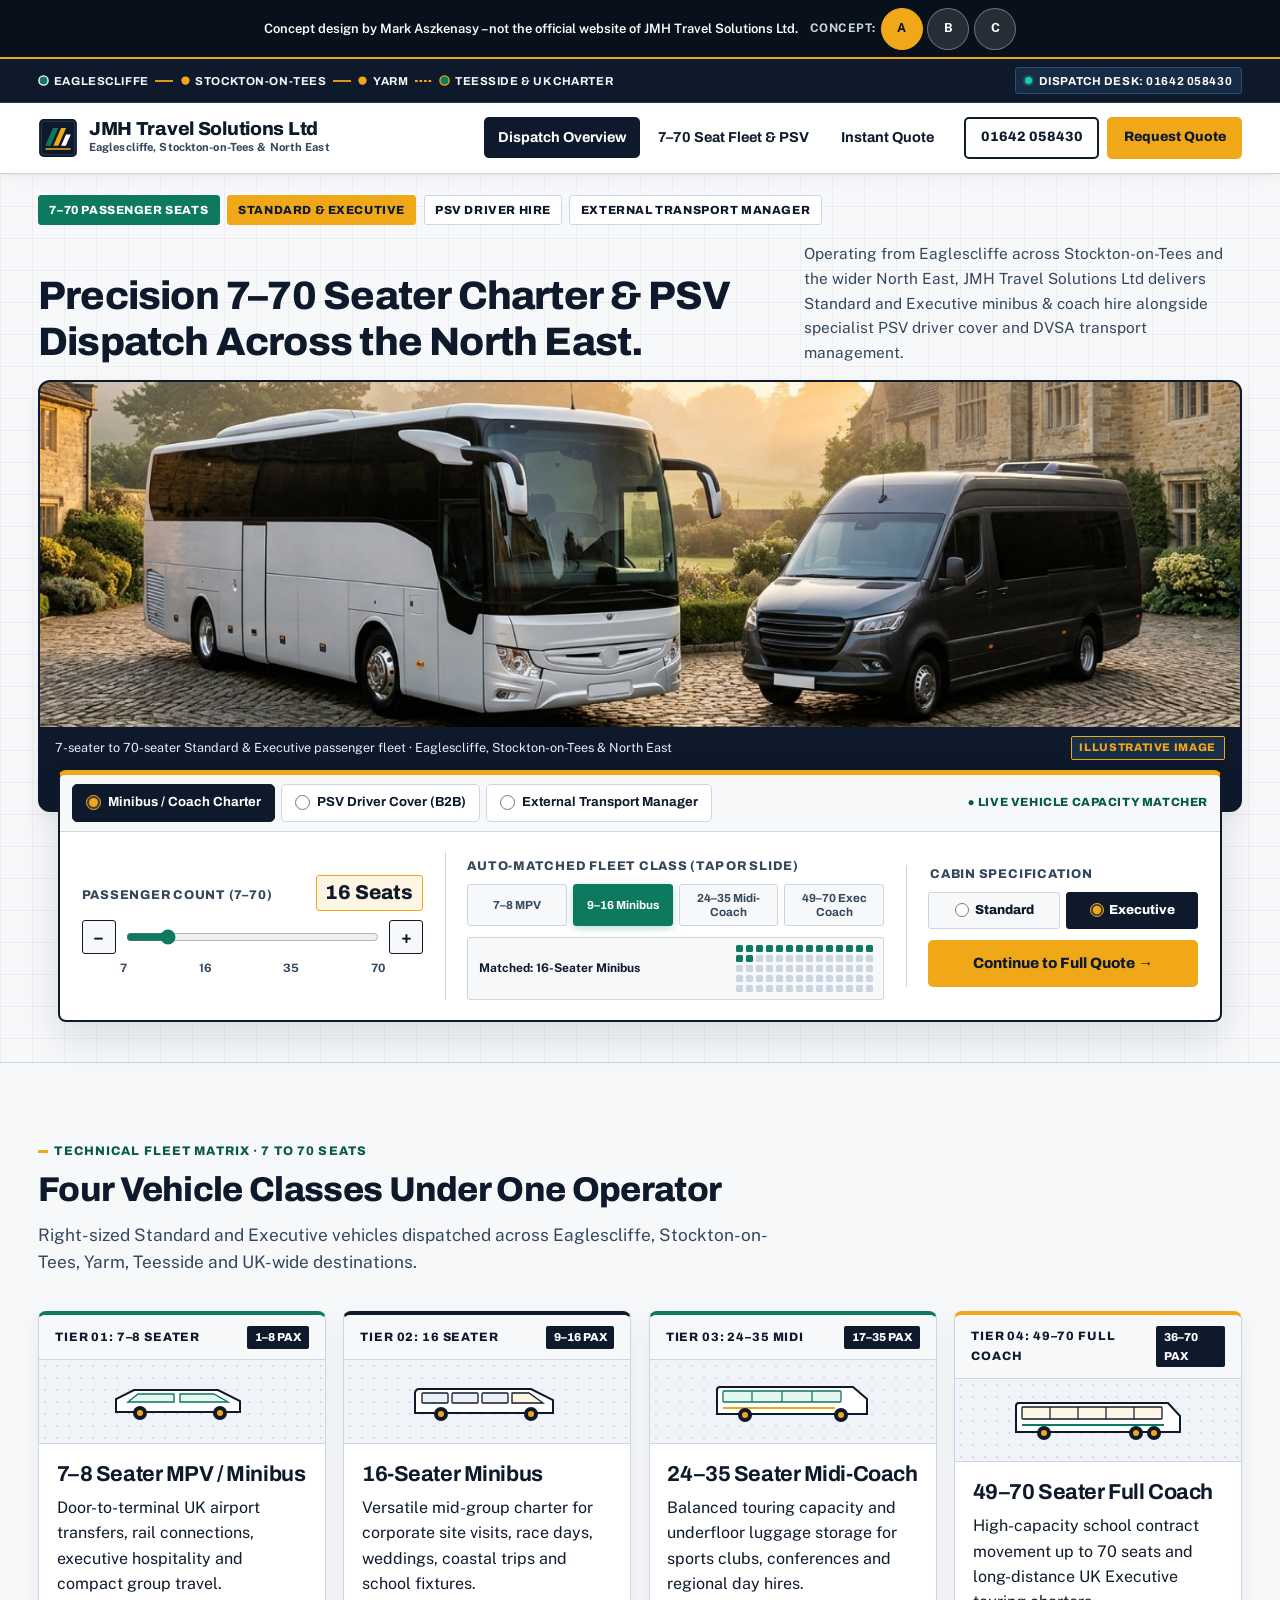
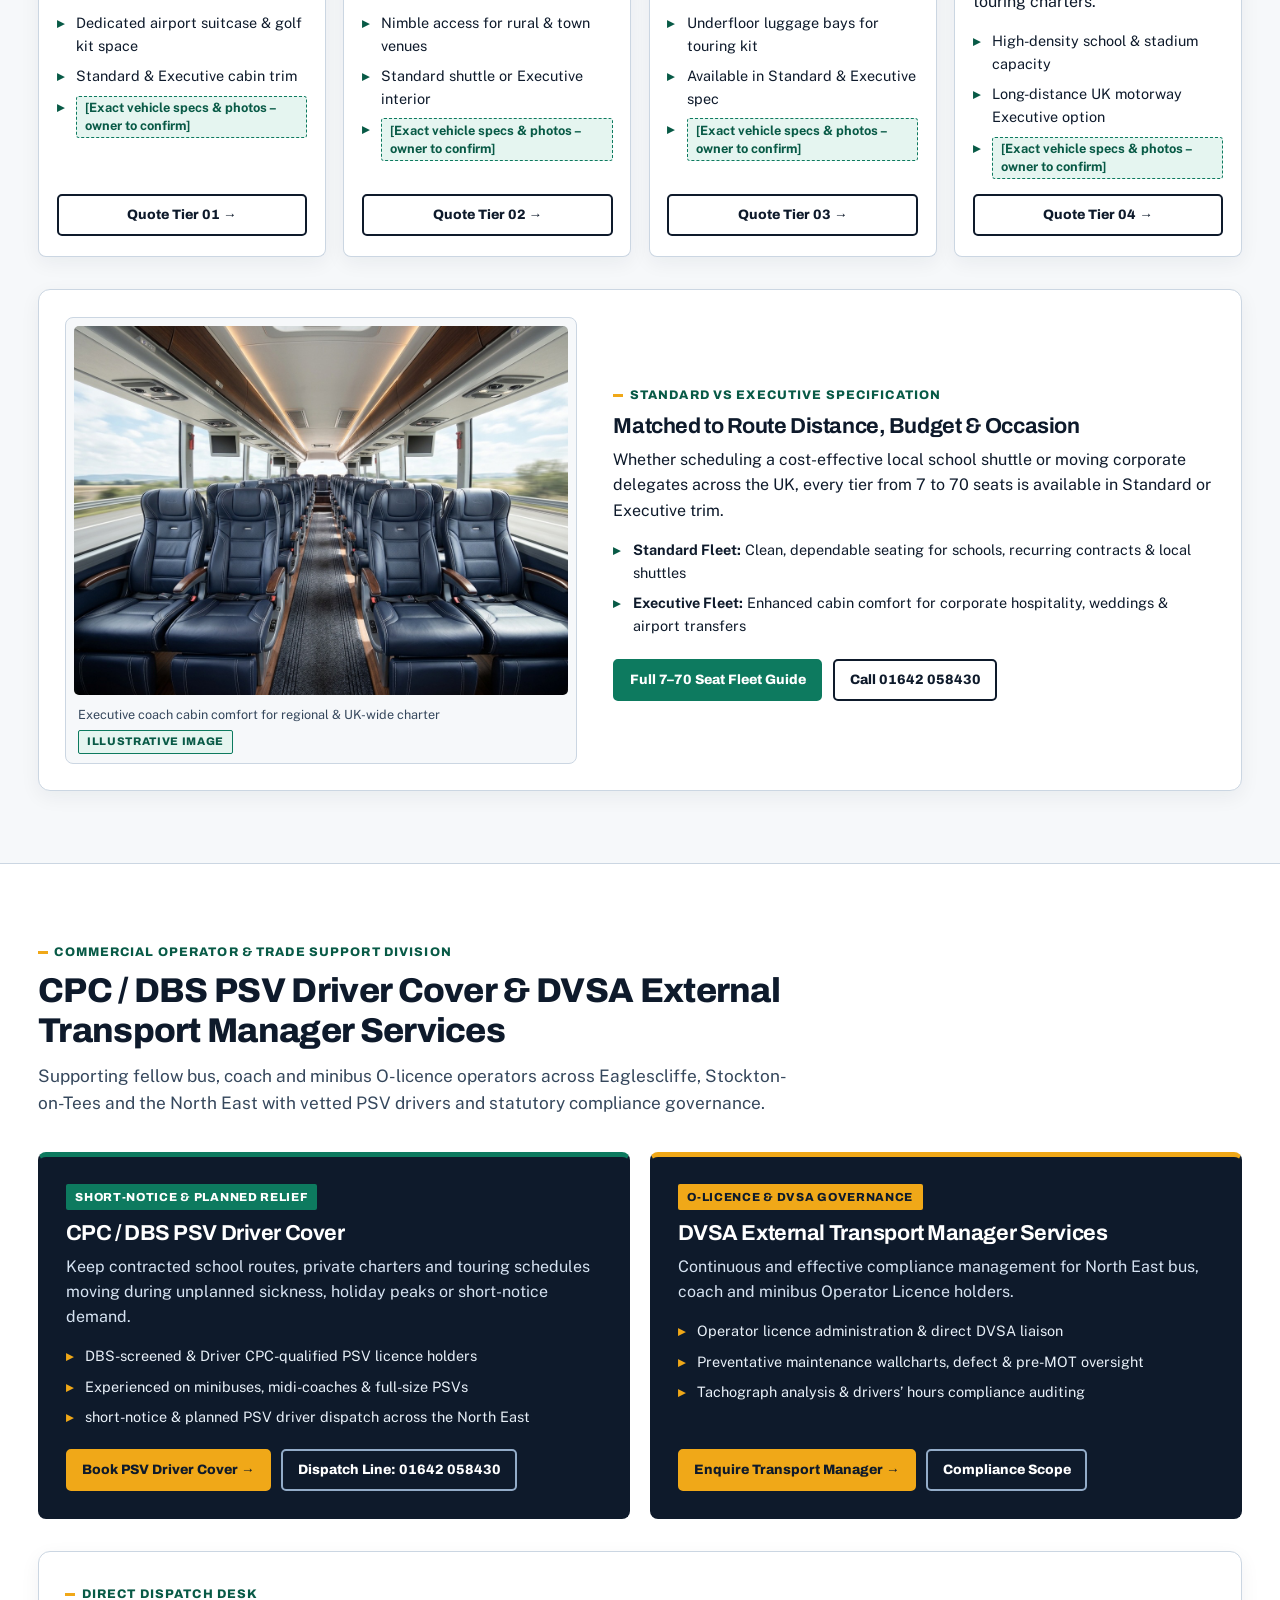
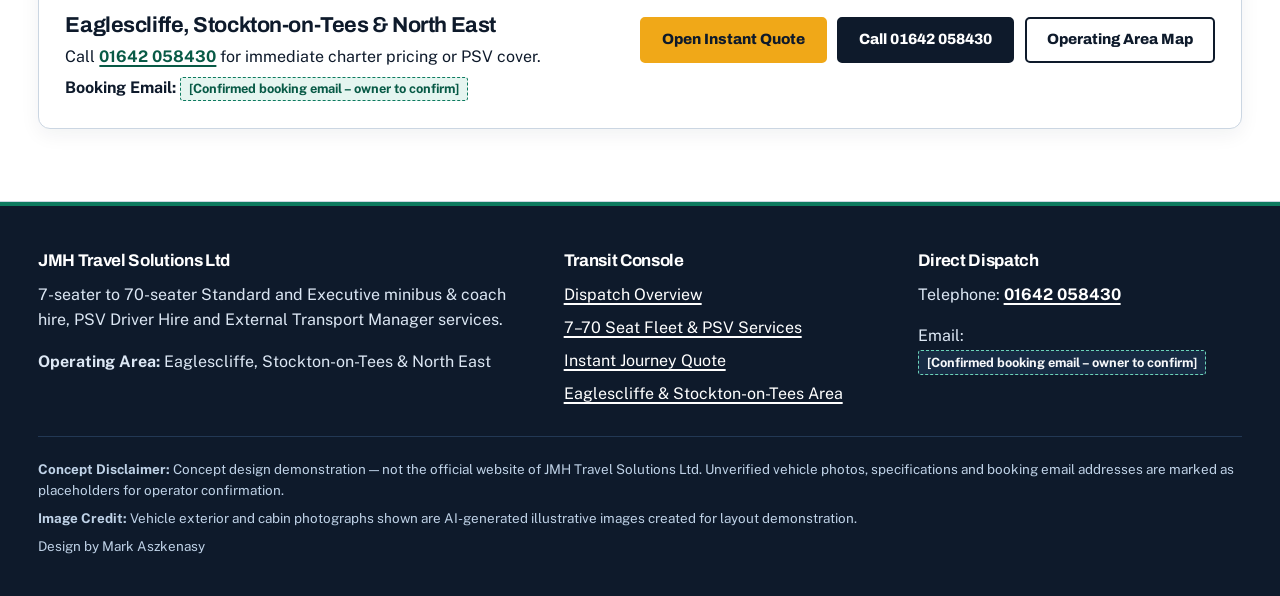
==== commit caf75f90: "Add Set B (kinetic) and Set C (single-page app) mobile-first concept variants with A/B/C switcher" ====
--- a/index.html
+++ b/index.html
@@ -4,6 +4,7 @@
   <meta charset="utf-8">
   <meta name="viewport" content="width=device-width, initial-scale=1">
   <meta name="robots" content="noindex, nofollow">
+  <meta name="theme-color" content="#07101B">
   <title>JMH Travel Solutions Ltd | 7–70 Seater Minibus &amp; Coach Charter, Stockton-on-Tees &amp; North East</title>
   <meta name="description" content="Concept website for JMH Travel Solutions Ltd — 7-seater to 70-seater Standard and Executive minibus &amp; coach hire, specialist PSV Driver Hire and External Transport Manager services across Eaglescliffe, Stockton-on-Tees &amp; the North East.">
   <link rel="icon" type="image/svg+xml" href="favicon.svg">
@@ -13,7 +14,15 @@
   <a class="skip-link" href="#main-content">Skip to main content</a>
 
   <div class="concept-banner" role="region" aria-label="Concept demonstration notice">
-    <p>Concept design by Mark Aszkenasy – not the official website of JMH Travel Solutions Ltd.</p>
+    <div class="concept-banner-inner">
+      <p>Concept design by Mark Aszkenasy – not the official website of JMH Travel Solutions Ltd.</p>
+      <nav class="concept-switcher" aria-label="Switch concept design">
+        <span class="concept-switcher-label">Concept:</span>
+        <a class="concept-pill is-active" href="index.html" aria-current="page">A</a>
+        <a class="concept-pill" href="b/index.html">B</a>
+        <a class="concept-pill" href="c/index.html">C</a>
+      </nav>
+    </div>
   </div>
 
   <!-- Top Technical Dispatch Bar with Live Horizontal SVG Route Schematic -->
--- a/css/styles.css
+++ b/css/styles.css
@@ -488,6 +488,13 @@
     gap: 0.25rem;
   }
 
+  .brand-name,
+  .brand-sub,
+  .nav-link,
+  .header-cta-group .btn {
+    white-space: nowrap;
+  }
+
   .nav-link {
     padding: 0.52rem 0.82rem;
     font-size: 0.9rem;
@@ -500,6 +507,23 @@
     display: flex;
     align-items: center;
     gap: 0.5rem;
+  }
+}
+
+@media (min-width: 980px) and (max-width: 1220px) {
+  .site-nav {
+    gap: 0.55rem;
+  }
+  .nav-link {
+    padding: 0.48rem 0.65rem;
+    font-size: 0.83rem;
+  }
+  .header-cta-group .btn-outline-dark {
+    display: none;
+  }
+  .header-cta-group .btn {
+    padding: 0.52rem 0.9rem;
+    font-size: 0.84rem;
   }
 }
 
@@ -1760,3 +1784,189 @@
     display: none;
   }
 }
+
+/* === Mobile-First iPhone & Touch Polish === */
+@media (max-width: 980px) {
+  input:not([type="checkbox"]):not([type="radio"]):not([type="range"]),
+  select,
+  textarea {
+    font-size: 16px !important;
+  }
+  .dispatch-telemetry-bar {
+    display: none;
+  }
+  .mobile-action-bar {
+    padding-bottom: calc(0.55rem + env(safe-area-inset-bottom, 0px));
+  }
+  .pax-step-btn,
+  .tier-match-pill,
+  .nav-toggle {
+    min-height: 42px;
+  }
+  .pax-step-btn {
+    min-width: 42px;
+  }
+}
+
+/* === Android Chrome / Samsung Internet & 360px Polish === */
+a, button, summary, label, input, select {
+  -webkit-tap-highlight-color: transparent;
+}
+@media (max-width: 389px) {
+  .brand-link {
+    gap: 0.48rem;
+  }
+  .brand-name {
+    font-size: 0.88rem;
+    white-space: nowrap;
+  }
+  .brand-sub {
+    font-size: 0.6rem;
+    letter-spacing: 0;
+  }
+  .nav-toggle {
+    padding: 0.42rem 0.58rem;
+    font-size: 0.78rem;
+  }
+}
+
+/* === Gallery Inspiration Polish (Awwwards / Godly / Mobbin) === */
+@media (prefers-reduced-motion: no-preference) {
+  @view-transition {
+    navigation: auto;
+  }
+}
+
+.scroll-progress-rail {
+  position: absolute;
+  left: 0;
+  bottom: 0;
+  height: 2.5px;
+  width: 100%;
+  transform-origin: 0 50%;
+  transform: scaleX(0);
+  background: #F0A818;
+  pointer-events: none;
+  z-index: 20;
+  transition: transform 0.08s linear;
+}
+
+@media (prefers-reduced-motion: no-preference) {
+  .reveal-ready {
+    opacity: 0;
+    transform: translateY(16px);
+    transition: opacity 0.55s cubic-bezier(0.22, 1, 0.36, 1), transform 0.55s cubic-bezier(0.22, 1, 0.36, 1);
+    transition-delay: var(--reveal-delay, 0ms);
+    will-change: opacity, transform;
+  }
+  .reveal-ready.is-revealed {
+    opacity: 1;
+    transform: none;
+  }
+}
+
+@media (hover: hover) and (prefers-reduced-motion: no-preference) {
+  figure img {
+    transition: transform 0.65s cubic-bezier(0.22, 1, 0.36, 1);
+  }
+  figure:hover img {
+    transform: scale(1.028);
+  }
+  .swing-tag-shell {
+    transition: transform 0.28s cubic-bezier(0.22, 1, 0.36, 1);
+    transform-style: preserve-3d;
+  }
+}
+
+button:active:not(:disabled),
+.btn:active,
+.quick-date-chip:active {
+  transform: scale(0.985);
+}
+
+.quick-date-chips {
+  display: flex;
+  flex-wrap: wrap;
+  gap: 0.4rem;
+  margin-top: 0.48rem;
+}
+
+.quick-date-chip {
+  appearance: none;
+  border: 1px solid #94A3B8;
+  background-color: #F1F5F9;
+  color: #0E1A2B;
+  border-radius: 999px;
+  padding: 0.32rem 0.68rem;
+  min-height: 34px;
+  font-family: inherit;
+  font-size: 0.76rem;
+  font-weight: 700;
+  line-height: 1.2;
+  cursor: pointer;
+  transition: background-color 0.16s ease, color 0.16s ease, border-color 0.16s ease, transform 0.12s ease;
+}
+
+.quick-date-chip:hover,
+.quick-date-chip.is-selected {
+  background-color: #0E1A2B;
+  color: #FFFFFF;
+  border-color: #0E1A2B;
+}
+
+/* Concept A / B / C Switcher inside Top Concept Banner */
+.concept-banner-inner {
+  max-width: var(--container-max);
+  margin: 0 auto;
+  display: flex;
+  flex-wrap: wrap;
+  align-items: center;
+  justify-content: center;
+  gap: 0.35rem 0.75rem;
+}
+
+.concept-switcher {
+  display: inline-flex;
+  align-items: center;
+  gap: 0.3rem;
+  flex-shrink: 0;
+}
+
+.concept-switcher-label {
+  font-size: 0.74rem;
+  font-weight: 700;
+  letter-spacing: 0.04em;
+  text-transform: uppercase;
+  color: #CBD5E1;
+}
+
+.concept-pill {
+  display: inline-flex;
+  align-items: center;
+  justify-content: center;
+  min-width: 42px;
+  min-height: 42px;
+  padding: 0 0.6rem;
+  border-radius: 999px;
+  font-size: 0.78rem;
+  font-weight: 800;
+  line-height: 1;
+  text-decoration: none;
+  color: #FFFFFF;
+  background-color: rgba(255, 255, 255, 0.12);
+  border: 1px solid rgba(255, 255, 255, 0.34);
+  transition: background-color 0.16s ease, color 0.16s ease, border-color 0.16s ease;
+}
+
+.concept-pill:hover {
+  background-color: rgba(255, 255, 255, 0.24);
+  color: #FFFFFF;
+}
+
+.concept-pill.is-active,
+.concept-pill[aria-current="page"],
+.concept-pill[aria-current="true"] {
+  background-color: #F0A818;
+  color: #07101B;
+  border-color: #F0A818;
+}
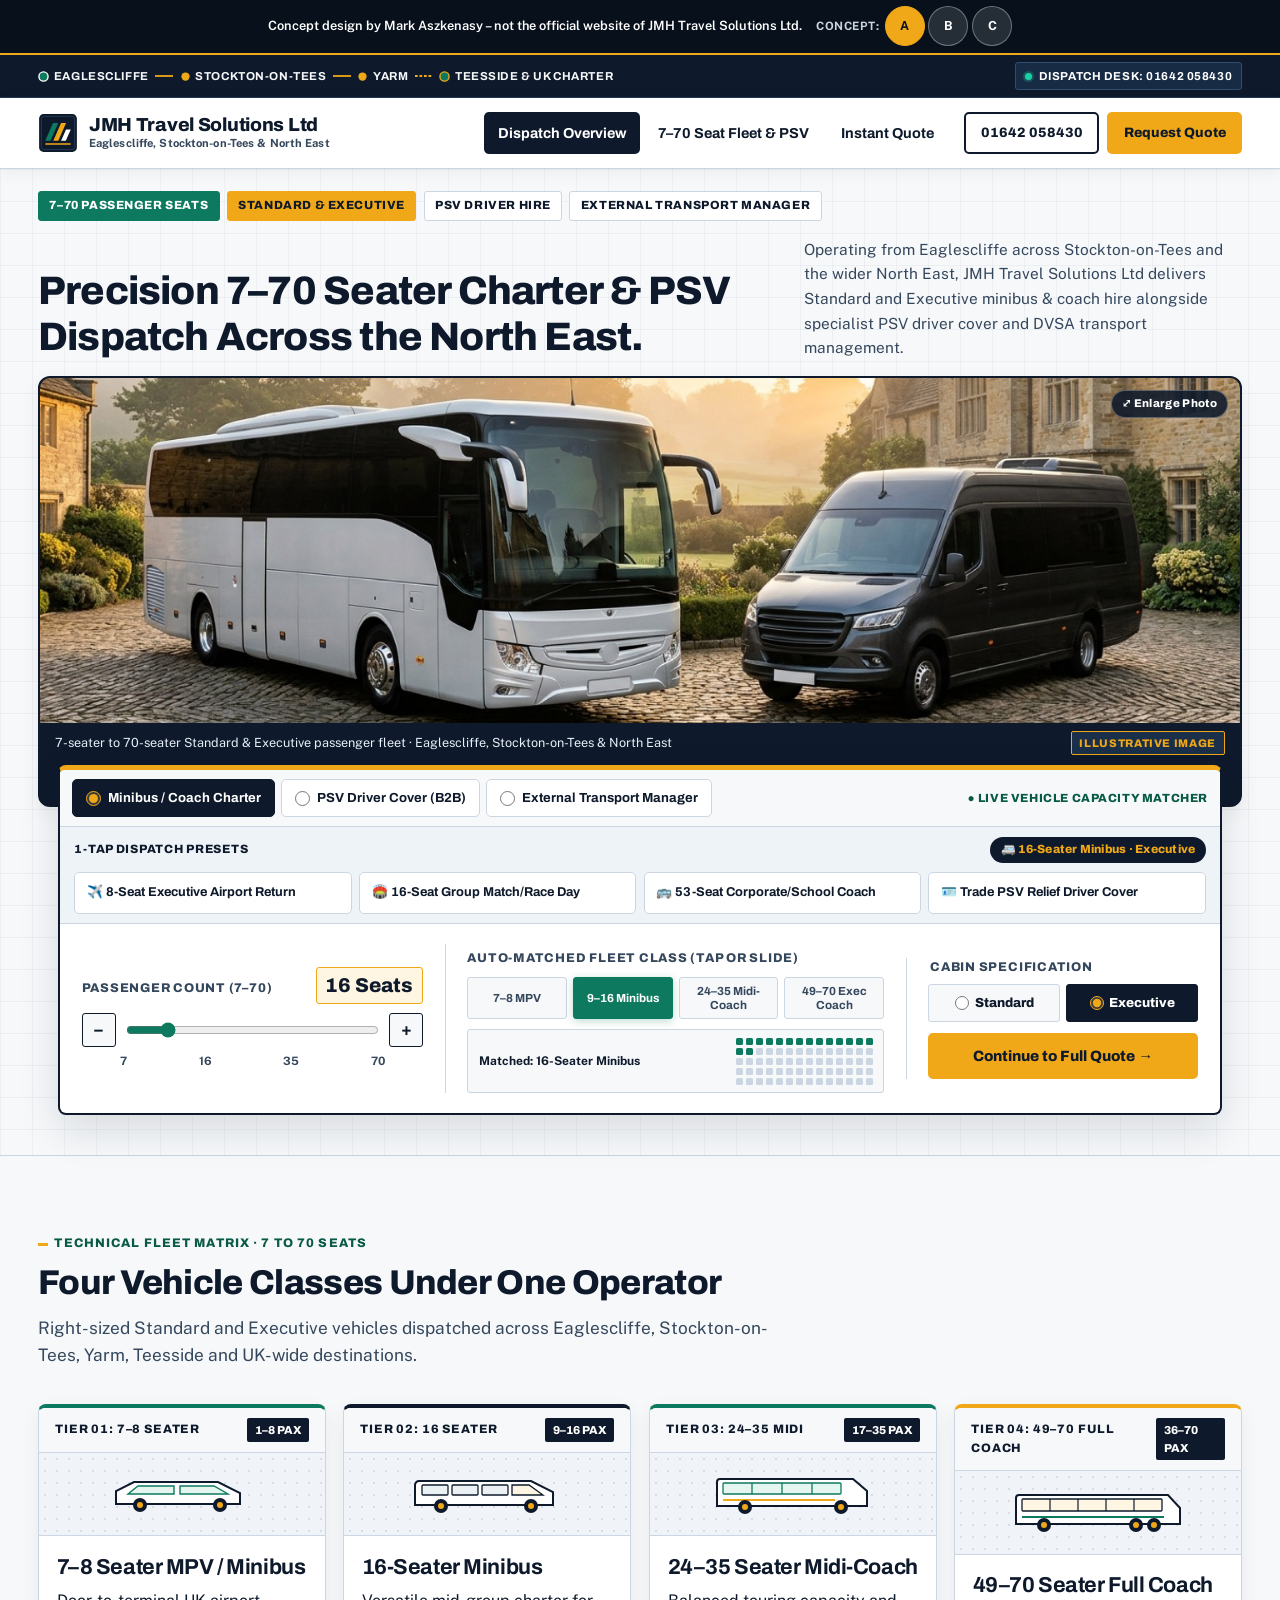
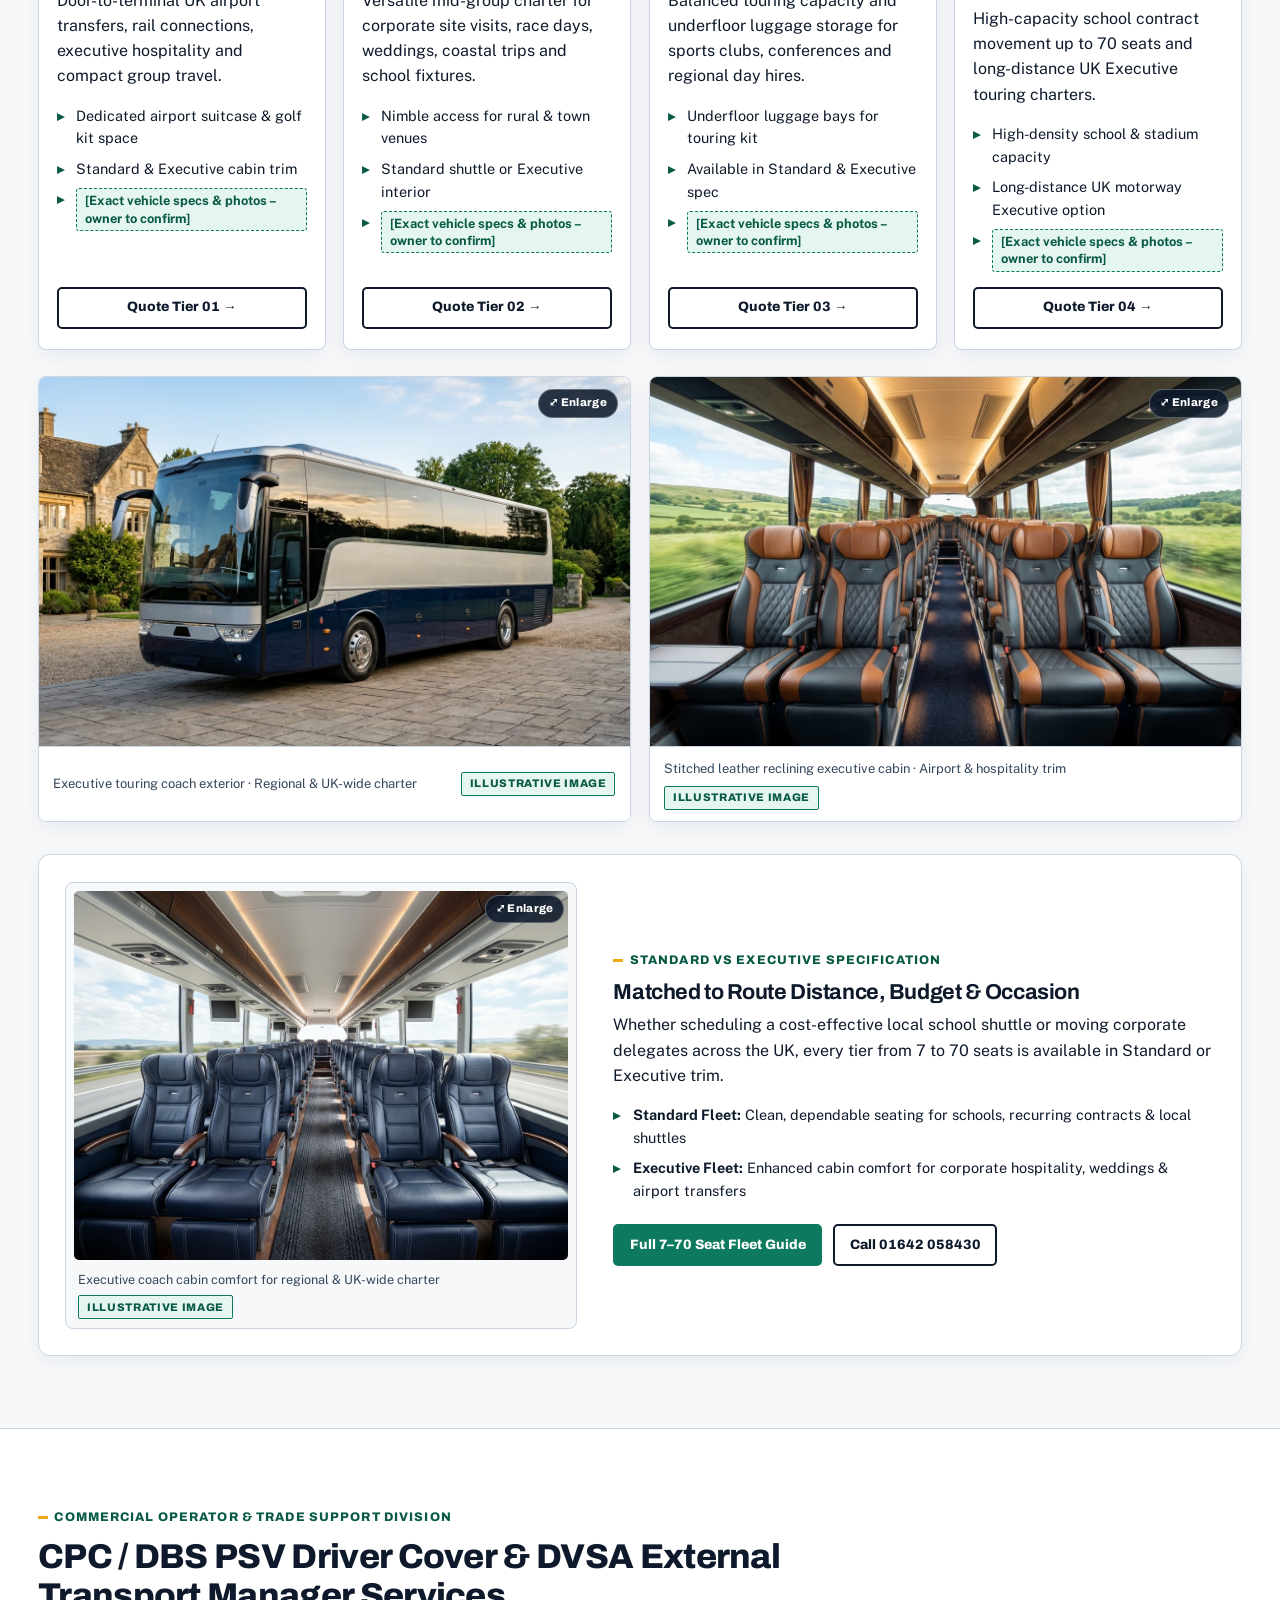
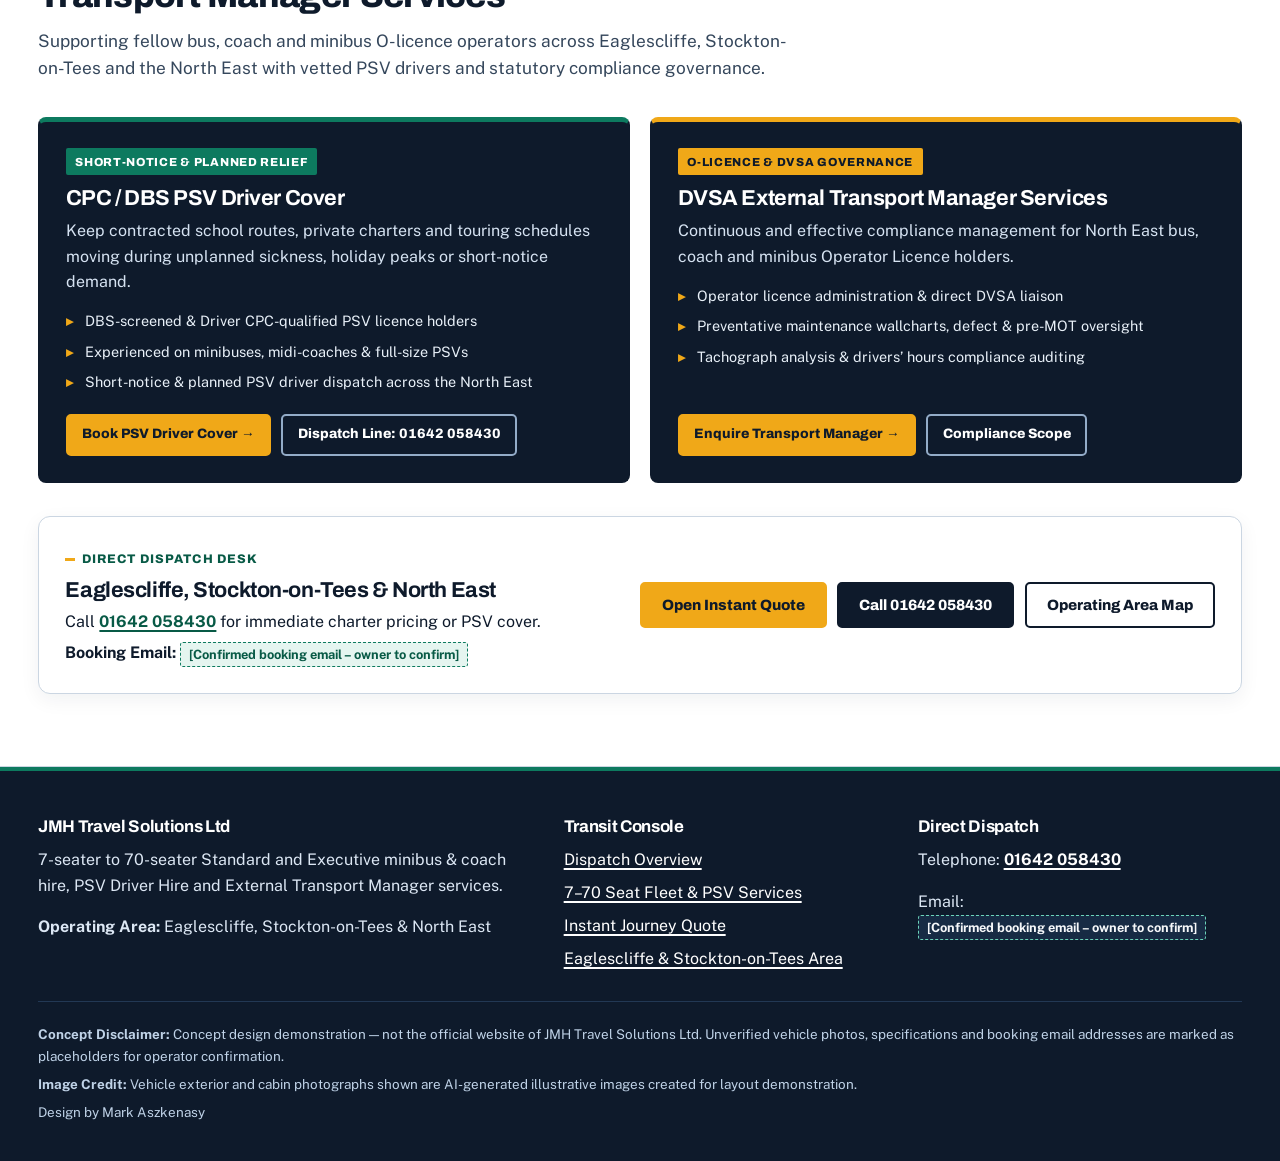
==== commit 2f2aab96: "Upgrade Sets A, B & C: 4-photo suite, lightbox, frosted docks, presets & live owner receipt" ====
--- a/index.html
+++ b/index.html
@@ -122,7 +122,16 @@
         </div>
 
         <!-- Panoramic Widescreen Fleet Stage -->
-        <figure class="panoramic-frame">
+        <figure
+          class="panoramic-frame"
+          data-lightbox-src="images/hero.jpg"
+          data-lightbox-caption="7-seater to 70-seater Standard &amp; Executive passenger fleet · Eaglescliffe, Stockton-on-Tees &amp; North East"
+          data-lightbox-cta="quote.html?pax=16&amp;spec=Executive&amp;type=hire#quote-form"
+          tabindex="0"
+          role="button"
+          aria-label="Enlarge hero fleet photograph"
+        >
+          <span class="lightbox-zoom-hint" aria-hidden="true">⤢ Enlarge Photo</span>
           <img
             src="images/hero.jpg"
             width="1440"
@@ -138,6 +147,7 @@
         <!-- Docked Overlapping Horizontal Console: Instant Fleet & Journey Matcher -->
         <div class="charter-console-dock" role="region" aria-label="Instant Fleet and Journey Matcher Console">
           <form id="charter-matcher-console" action="quote.html" method="get">
+            <input type="hidden" id="console-preset-key" name="preset" value="">
             <!-- 1. Service Mode Tabs -->
             <div class="console-mode-bar">
               <fieldset class="mode-tabs-fieldset">
@@ -158,6 +168,28 @@
                 </div>
               </fieldset>
               <span class="console-status-tag" id="console-mode-status">● Live Vehicle Capacity Matcher</span>
+            </div>
+
+            <!-- 1-Tap Dispatch Presets Strip -->
+            <div class="console-presets-strip">
+              <div class="presets-header-row">
+                <span class="presets-kicker">1-Tap Dispatch Presets</span>
+                <span class="cabin-tier-visual-badge" id="console-cabin-badge" aria-live="polite">🚐 16-Seater Minibus · Executive</span>
+              </div>
+              <div class="dispatch-presets-grid" role="group" aria-label="1-tap dispatch scenario presets">
+                <button type="button" class="dispatch-preset-pill" data-dispatch-preset="airport8">
+                  ✈️ 8-Seat Executive Airport Return
+                </button>
+                <button type="button" class="dispatch-preset-pill" data-dispatch-preset="group16">
+                  🏟️ 16-Seat Group Match/Race Day
+                </button>
+                <button type="button" class="dispatch-preset-pill" data-dispatch-preset="coach53">
+                  🚌 53-Seat Corporate/School Coach
+                </button>
+                <button type="button" class="dispatch-preset-pill" data-dispatch-preset="psvdriver">
+                  🪪 Trade PSV Relief Driver Cover
+                </button>
+              </div>
             </div>
 
             <!-- 2-4. Horizontal Interactive Controls -->
@@ -385,9 +417,71 @@
           </article>
         </div>
 
+        <!-- Executive Exterior & Cabin Detail Gallery (detail-1.jpg & detail-2.jpg) -->
+        <div class="editorial-photo-grid cols-2" aria-label="Executive coach exterior and cabin detail photography">
+          <figure
+            class="editorial-photo-card"
+            data-lightbox-src="images/detail-1.jpg"
+            data-lightbox-caption="Modern silver-and-navy executive touring coach prepared on paved morning forecourt · 24–70 passenger touring class"
+            data-lightbox-cta="quote.html?pax=53&amp;spec=Executive&amp;type=hire#quote-form"
+            tabindex="0"
+            role="button"
+            aria-label="Enlarge executive touring coach exterior photograph"
+          >
+            <div class="photo-media">
+              <span class="lightbox-zoom-hint" aria-hidden="true">⤢ Enlarge</span>
+              <img
+                src="images/detail-1.jpg"
+                width="1200"
+                height="896"
+                alt="Sleek modern silver-and-navy executive touring coach parked on a paved morning forecourt"
+                loading="lazy"
+              >
+            </div>
+            <figcaption>
+              <span>Executive touring coach exterior · Regional &amp; UK-wide charter</span>
+              <span class="illustrative-tag">Illustrative image</span>
+            </figcaption>
+          </figure>
+
+          <figure
+            class="editorial-photo-card"
+            data-lightbox-src="images/detail-2.jpg"
+            data-lightbox-caption="Stitched dark leather reclining executive cabin seating with panoramic countryside views · Executive specification"
+            data-lightbox-cta="quote.html?pax=16&amp;spec=Executive&amp;type=hire#quote-form"
+            tabindex="0"
+            role="button"
+            aria-label="Enlarge stitched leather executive cabin photograph"
+          >
+            <div class="photo-media">
+              <span class="lightbox-zoom-hint" aria-hidden="true">⤢ Enlarge</span>
+              <img
+                src="images/detail-2.jpg"
+                width="1200"
+                height="896"
+                alt="Luxury dark stitched leather reclining executive cabin interior with panoramic countryside views"
+                loading="lazy"
+              >
+            </div>
+            <figcaption>
+              <span>Stitched leather reclining executive cabin · Airport &amp; hospitality trim</span>
+              <span class="illustrative-tag">Illustrative image</span>
+            </figcaption>
+          </figure>
+        </div>
+
         <!-- Integrated Executive Cabin Showcase Strip with images/feature.jpg -->
         <div class="cabin-showcase-strip">
-          <figure class="fleet-figure">
+          <figure
+            class="fleet-figure"
+            data-lightbox-src="images/feature.jpg"
+            data-lightbox-caption="Executive coach cabin comfort with navy leather reclining seats, walnut armrests and overhead lockers"
+            data-lightbox-cta="quote.html?pax=32&amp;spec=Executive&amp;type=hire#quote-form"
+            tabindex="0"
+            role="button"
+            aria-label="Enlarge executive coach cabin showcase photograph"
+          >
+            <span class="lightbox-zoom-hint" aria-hidden="true">⤢ Enlarge</span>
             <img
               src="images/feature.jpg"
               width="1200"
@@ -443,7 +537,7 @@
               <ul class="spec-list">
                 <li>DBS-screened &amp; Driver CPC-qualified PSV licence holders</li>
                 <li>Experienced on minibuses, midi-coaches &amp; full-size PSVs</li>
-                <li>short-notice &amp; planned PSV driver dispatch across the North East</li>
+                <li>Short-notice &amp; planned PSV driver dispatch across the North East</li>
               </ul>
             </div>
             <div style="display: flex; flex-wrap: wrap; gap: 0.65rem;">
@@ -534,12 +628,32 @@
     </div>
   </footer>
 
-  <!-- Solid Opaque Sticky Mobile Action Bar -->
+  <!-- Solid/Frosted Safe-Area Sticky Mobile Action Bar -->
   <div class="mobile-action-bar" role="region" aria-label="Quick mobile actions">
     <a class="btn btn-outline-light" href="tel:01642058430">Call 01642 058430</a>
     <a class="btn btn-amber" href="quote.html">Request Quote</a>
   </div>
 
+  <!-- Non-blocking Micro-Toast -->
+  <div id="micro-toast" class="micro-toast" role="status" aria-live="polite" aria-atomic="true" hidden></div>
+
+  <!-- Native Accessible Photo Lightbox -->
+  <dialog class="photo-lightbox" id="photo-lightbox" aria-labelledby="lightbox-caption">
+    <div class="lightbox-shell">
+      <div class="lightbox-topbar">
+        <span class="illustrative-tag">Illustrative image</span>
+        <button type="button" class="lightbox-close-btn" id="lightbox-close" aria-label="Close photo preview">✕ Close</button>
+      </div>
+      <div class="lightbox-media-stage">
+        <img id="lightbox-img" src="images/hero.jpg" alt="">
+      </div>
+      <div class="lightbox-footer">
+        <p id="lightbox-caption">JMH Travel Solutions Ltd — 7 to 70 passenger seat fleet</p>
+        <a class="btn btn-amber btn-sm" id="lightbox-cta" href="quote.html#quote-form">Request Quote for This Tier →</a>
+      </div>
+    </div>
+  </dialog>
+
   <script src="js/main.js"></script>
 </body>
 </html>
--- a/css/styles.css
+++ b/css/styles.css
@@ -179,16 +179,23 @@
 .concept-banner {
   background-color: #07101B;
   color: #FFFFFF;
-  font-size: 0.81rem;
-  line-height: 1.4;
+  font-size: 0.74rem;
+  line-height: 1.3;
   font-weight: 600;
-  text-align: center;
-  padding: 0.48rem 0.85rem;
+  padding: 0.32rem 0.65rem;
   border-bottom: 2px solid var(--amber);
+}
+
+@media (min-width: 768px) {
+  .concept-banner {
+    font-size: 0.8rem;
+    padding: 0.4rem 0.85rem;
+  }
 }
 
 .concept-banner p {
   margin: 0;
+  min-width: 0;
 }
 
 /* Honest Placeholder Badge (.ph) */
@@ -1757,20 +1764,29 @@
   margin: 0;
 }
 
-/* Solid Opaque Sticky Mobile Action Bar */
+/* Solid/Frosted Safe-Area Sticky Mobile Action Bar + Auto-Clearance */
 .mobile-action-bar {
   position: fixed;
   bottom: 0;
   left: 0;
   right: 0;
   z-index: 120;
-  background-color: #0E1A2B; /* Strictly solid opaque — zero transparency */
+  background-color: rgba(14, 26, 43, 0.97);
+  backdrop-filter: blur(20px) saturate(180%);
+  -webkit-backdrop-filter: blur(20px) saturate(180%);
   border-top: 2px solid var(--amber);
   padding: 0.55rem 0.75rem;
   display: grid;
   grid-template-columns: 1fr 1fr;
   gap: 0.55rem;
-  box-shadow: 0 -4px 16px rgba(14, 26, 43, 0.35);
+  box-shadow: inset 0 1px 0 rgba(255, 255, 255, 0.14), 0 -6px 20px rgba(14, 26, 43, 0.35);
+  transition: transform 0.32s cubic-bezier(0.22, 1, 0.36, 1), opacity 0.24s ease;
+}
+
+.mobile-action-bar.is-dock-hidden {
+  transform: translateY(130%);
+  opacity: 0;
+  pointer-events: none;
 }
 
 .mobile-action-bar .btn {
@@ -1831,23 +1847,21 @@
 }
 
 /* === Gallery Inspiration Polish (Awwwards / Godly / Mobbin) === */
-@media (prefers-reduced-motion: no-preference) {
-  @view-transition {
-    navigation: auto;
-  }
+@view-transition {
+  navigation: auto;
 }
 
 .scroll-progress-rail {
   position: absolute;
   left: 0;
-  bottom: 0;
+  top: 0;
   height: 2.5px;
   width: 100%;
   transform-origin: 0 50%;
   transform: scaleX(0);
-  background: #F0A818;
+  background: linear-gradient(90deg, #0D7A5F 0%, #F0A818 100%);
   pointer-events: none;
-  z-index: 20;
+  z-index: 25;
   transition: transform 0.08s linear;
 }
 
@@ -1872,15 +1886,12 @@
   figure:hover img {
     transform: scale(1.028);
   }
-  .swing-tag-shell {
-    transition: transform 0.28s cubic-bezier(0.22, 1, 0.36, 1);
-    transform-style: preserve-3d;
-  }
 }
 
 button:active:not(:disabled),
 .btn:active,
-.quick-date-chip:active {
+.quick-date-chip:active,
+.dispatch-preset-pill:active {
   transform: scale(0.985);
 }
 
@@ -1898,7 +1909,7 @@
   color: #0E1A2B;
   border-radius: 999px;
   padding: 0.32rem 0.68rem;
-  min-height: 34px;
+  min-height: 36px;
   font-family: inherit;
   font-size: 0.76rem;
   font-weight: 700;
@@ -1914,39 +1925,55 @@
   border-color: #0E1A2B;
 }
 
-/* Concept A / B / C Switcher inside Top Concept Banner */
+/* Compact Concept A / B / C Switcher inside Top Concept Banner (<= 84px at 390px) */
 .concept-banner-inner {
   max-width: var(--container-max);
   margin: 0 auto;
   display: flex;
-  flex-wrap: wrap;
-  align-items: center;
-  justify-content: center;
-  gap: 0.35rem 0.75rem;
+  align-items: center;
+  justify-content: space-between;
+  gap: 0.45rem;
+  text-align: left;
+}
+
+@media (min-width: 768px) {
+  .concept-banner-inner {
+    justify-content: center;
+    gap: 0.5rem 0.9rem;
+    text-align: center;
+  }
 }
 
 .concept-switcher {
   display: inline-flex;
   align-items: center;
-  gap: 0.3rem;
+  gap: 0.22rem;
   flex-shrink: 0;
 }
 
 .concept-switcher-label {
-  font-size: 0.74rem;
+  display: none;
+  font-size: 0.72rem;
   font-weight: 700;
   letter-spacing: 0.04em;
   text-transform: uppercase;
   color: #CBD5E1;
+  margin-right: 0.15rem;
+}
+
+@media (min-width: 560px) {
+  .concept-switcher-label {
+    display: inline;
+  }
 }
 
 .concept-pill {
   display: inline-flex;
   align-items: center;
   justify-content: center;
-  min-width: 42px;
-  min-height: 42px;
-  padding: 0 0.6rem;
+  min-width: 40px;
+  min-height: 40px;
+  padding: 0 0.5rem;
   border-radius: 999px;
   font-size: 0.78rem;
   font-weight: 800;
@@ -1970,3 +1997,425 @@
   color: #07101B;
   border-color: #F0A818;
 }
+
+/* ==========================================================================
+   8. Editorial 4-Photo Gallery & Native <dialog> Photo Lightbox
+   ========================================================================== */
+.editorial-photo-grid {
+  margin-top: 1.65rem;
+  display: grid;
+  grid-template-columns: 1fr;
+  gap: 1.15rem;
+}
+
+@media (min-width: 680px) {
+  .editorial-photo-grid.cols-2 {
+    grid-template-columns: repeat(2, minmax(0, 1fr));
+  }
+  .editorial-photo-grid.cols-3 {
+    grid-template-columns: repeat(3, minmax(0, 1fr));
+  }
+}
+
+[data-lightbox-src] {
+  position: relative;
+  cursor: zoom-in;
+}
+
+.lightbox-zoom-hint {
+  position: absolute;
+  top: 0.75rem;
+  right: 0.75rem;
+  z-index: 4;
+  display: inline-flex;
+  align-items: center;
+  gap: 0.3rem;
+  padding: 0.28rem 0.62rem;
+  border-radius: 999px;
+  background: rgba(14, 26, 43, 0.88);
+  color: #FFFFFF;
+  border: 1px solid rgba(255, 255, 255, 0.28);
+  font-family: var(--font-heading);
+  font-size: 0.7rem;
+  font-weight: 800;
+  letter-spacing: 0.03em;
+  pointer-events: none;
+}
+
+.editorial-photo-card {
+  margin: 0;
+  background-color: var(--surface);
+  border: 1.5px solid var(--slate-line);
+  border-radius: var(--radius-md);
+  overflow: hidden;
+  box-shadow: var(--shadow-card);
+  display: flex;
+  flex-direction: column;
+}
+
+.editorial-photo-card .photo-media {
+  position: relative;
+  overflow: hidden;
+  background-color: var(--slate);
+}
+
+.editorial-photo-card img {
+  width: 100%;
+  aspect-ratio: 16 / 10;
+  object-fit: cover;
+}
+
+.editorial-photo-card figcaption {
+  padding: 0.72rem 0.9rem;
+  font-size: 0.81rem;
+  color: var(--ink-muted);
+  display: flex;
+  flex-wrap: wrap;
+  align-items: center;
+  justify-content: space-between;
+  gap: 0.4rem;
+  background-color: var(--surface);
+  border-top: 1px solid var(--slate-line);
+  flex: 1;
+}
+
+dialog.photo-lightbox {
+  width: min(94vw, 940px);
+  max-height: 92vh;
+  margin: auto;
+  padding: 0;
+  border: 2px solid var(--amber);
+  border-radius: var(--radius-lg);
+  background-color: #07101B;
+  color: #FFFFFF;
+  box-shadow: 0 28px 64px rgba(0, 0, 0, 0.65);
+  overflow: hidden;
+}
+
+dialog.photo-lightbox::backdrop {
+  background: rgba(7, 16, 27, 0.82);
+  backdrop-filter: blur(12px);
+  -webkit-backdrop-filter: blur(12px);
+}
+
+.lightbox-shell {
+  display: flex;
+  flex-direction: column;
+  max-height: 92vh;
+}
+
+.lightbox-topbar {
+  display: flex;
+  align-items: center;
+  justify-content: space-between;
+  gap: 0.75rem;
+  padding: 0.65rem 0.95rem;
+  background-color: #0E1A2B;
+  border-bottom: 1px solid #243854;
+}
+
+.lightbox-close-btn {
+  display: inline-flex;
+  align-items: center;
+  justify-content: center;
+  min-width: 44px;
+  min-height: 44px;
+  padding: 0 0.75rem;
+  border-radius: var(--radius-sm);
+  border: 1.5px solid #4A6588;
+  background-color: #162840;
+  color: #FFFFFF;
+  font-family: var(--font-heading);
+  font-size: 0.88rem;
+  font-weight: 800;
+  cursor: pointer;
+}
+
+.lightbox-close-btn:hover {
+  border-color: var(--amber);
+  background-color: var(--amber);
+  color: var(--slate);
+}
+
+.lightbox-media-stage {
+  background-color: #040911;
+  display: flex;
+  align-items: center;
+  justify-content: center;
+  overflow: hidden;
+}
+
+.lightbox-media-stage img {
+  width: 100%;
+  max-height: 62vh;
+  object-fit: contain;
+}
+
+.lightbox-footer {
+  display: flex;
+  flex-wrap: wrap;
+  align-items: center;
+  justify-content: space-between;
+  gap: 0.75rem;
+  padding: 0.85rem 1rem;
+  background-color: #0E1A2B;
+  border-top: 1px solid #243854;
+}
+
+.lightbox-footer p {
+  margin: 0;
+  font-size: 0.88rem;
+  color: #E2ECF7;
+  max-width: 56ch;
+}
+
+/* ==========================================================================
+   9. 1-Tap Dispatch Presets + Cabin Tier Badge + Micro-Toast + Receipt Ticket
+   ========================================================================== */
+.dispatch-presets-bar {
+  background-color: var(--alabaster);
+  border: 1.5px solid var(--slate-line);
+  border-left: 4px solid var(--emerald);
+  border-radius: var(--radius-md);
+  padding: 0.85rem 0.95rem;
+  margin-bottom: 1.35rem;
+}
+
+.console-presets-strip {
+  background-color: #EEF3F8;
+  border-bottom: 1px solid var(--slate-line);
+  padding: 0.6rem 0.9rem;
+}
+
+.presets-header-row {
+  display: flex;
+  flex-wrap: wrap;
+  align-items: center;
+  justify-content: space-between;
+  gap: 0.45rem;
+  margin-bottom: 0.55rem;
+}
+
+.presets-kicker {
+  font-family: var(--font-heading);
+  font-size: 0.75rem;
+  font-weight: 800;
+  text-transform: uppercase;
+  letter-spacing: 0.06em;
+  color: var(--slate);
+}
+
+.cabin-tier-visual-badge {
+  display: inline-flex;
+  align-items: center;
+  gap: 0.38rem;
+  padding: 0.24rem 0.65rem;
+  border-radius: 999px;
+  background-color: var(--slate);
+  color: var(--amber);
+  font-family: var(--font-heading);
+  font-size: 0.74rem;
+  font-weight: 800;
+  letter-spacing: 0.02em;
+}
+
+.dispatch-presets-grid {
+  display: grid;
+  grid-template-columns: 1fr;
+  gap: 0.45rem;
+}
+
+@media (min-width: 600px) {
+  .dispatch-presets-grid {
+    grid-template-columns: repeat(2, minmax(0, 1fr));
+  }
+}
+
+@media (min-width: 1080px) {
+  .console-presets-strip .dispatch-presets-grid {
+    grid-template-columns: repeat(4, minmax(0, 1fr));
+  }
+}
+
+.dispatch-preset-pill {
+  display: inline-flex;
+  align-items: center;
+  justify-content: flex-start;
+  gap: 0.45rem;
+  min-height: 42px;
+  padding: 0.45rem 0.72rem;
+  border-radius: var(--radius-sm);
+  border: 1.5px solid var(--slate-line);
+  background-color: var(--surface);
+  color: var(--slate);
+  font-family: var(--font-heading);
+  font-size: 0.8rem;
+  font-weight: 700;
+  text-align: left;
+  line-height: 1.25;
+  cursor: pointer;
+  transition: border-color 0.15s ease, background-color 0.15s ease, color 0.15s ease;
+}
+
+.dispatch-preset-pill:hover {
+  border-color: var(--emerald);
+  background-color: var(--emerald-soft);
+}
+
+.dispatch-preset-pill.is-active {
+  background-color: var(--slate);
+  border-color: var(--slate);
+  color: #FFFFFF;
+  box-shadow: 0 3px 10px rgba(14, 26, 43, 0.18);
+}
+
+/* Non-Blocking Micro-Toast */
+.micro-toast {
+  position: fixed;
+  left: 50%;
+  bottom: calc(5.25rem + env(safe-area-inset-bottom, 0px));
+  transform: translate(-50%, 14px);
+  z-index: 260;
+  max-width: min(92vw, 420px);
+  padding: 0.58rem 1rem;
+  border-radius: 999px;
+  background-color: #0E1A2B;
+  color: #FFFFFF;
+  border: 1.5px solid var(--amber);
+  box-shadow: 0 12px 28px rgba(7, 16, 27, 0.38);
+  font-family: var(--font-heading);
+  font-size: 0.82rem;
+  font-weight: 800;
+  text-align: center;
+  opacity: 0;
+  pointer-events: none;
+  transition: opacity 0.22s ease, transform 0.22s cubic-bezier(0.22, 1, 0.36, 1);
+}
+
+.micro-toast.is-visible {
+  opacity: 1;
+  transform: translate(-50%, 0);
+}
+
+@media (min-width: 980px) {
+  .micro-toast {
+    left: auto;
+    right: 1.5rem;
+    bottom: 1.5rem;
+    transform: translateY(14px);
+  }
+  .micro-toast.is-visible {
+    transform: translateY(0);
+  }
+}
+
+/* Structured Owner-Receipt Digital Enquiry Ticket */
+.demo-banner-verbatim {
+  margin: 0 0 0.85rem;
+  font-family: var(--font-heading);
+  font-size: 0.98rem;
+  font-weight: 800;
+  color: #054F31;
+}
+
+.owner-receipt-ticket {
+  background-color: #FFFFFF;
+  border: 1.5px solid #0D7A5F;
+  border-radius: var(--radius-md);
+  padding: 1rem;
+  color: var(--slate);
+  font-weight: 500;
+  box-shadow: 0 6px 18px rgba(14, 26, 43, 0.06);
+}
+
+.receipt-head {
+  display: flex;
+  flex-wrap: wrap;
+  align-items: center;
+  justify-content: space-between;
+  gap: 0.5rem;
+  padding-bottom: 0.65rem;
+  margin-bottom: 0.75rem;
+  border-bottom: 1px dashed var(--slate-line);
+}
+
+.receipt-title {
+  font-family: var(--font-heading);
+  font-size: 0.86rem;
+  font-weight: 800;
+  text-transform: uppercase;
+  letter-spacing: 0.04em;
+  color: var(--emerald-text);
+}
+
+.receipt-ref {
+  font-family: var(--font-heading);
+  font-size: 0.76rem;
+  font-weight: 800;
+  padding: 0.2rem 0.55rem;
+  border-radius: var(--radius-xs);
+  background-color: var(--slate);
+  color: var(--amber);
+}
+
+.receipt-dl {
+  margin: 0;
+  display: grid;
+  grid-template-columns: 1fr;
+  gap: 0.55rem;
+  font-size: 0.86rem;
+}
+
+@media (min-width: 580px) {
+  .receipt-dl {
+    grid-template-columns: repeat(2, minmax(0, 1fr));
+  }
+  .receipt-dl .full-span {
+    grid-column: 1 / -1;
+  }
+}
+
+.receipt-dl div {
+  background-color: var(--alabaster);
+  border: 1px solid var(--slate-line);
+  border-radius: var(--radius-xs);
+  padding: 0.48rem 0.65rem;
+}
+
+.receipt-dl dt {
+  font-size: 0.7rem;
+  font-weight: 800;
+  text-transform: uppercase;
+  letter-spacing: 0.05em;
+  color: var(--ink-muted);
+  margin-bottom: 0.12rem;
+}
+
+.receipt-dl dd {
+  margin: 0;
+  font-weight: 700;
+  color: var(--slate);
+  word-break: break-word;
+}
+
+.receipt-actions {
+  display: flex;
+  flex-wrap: wrap;
+  gap: 0.55rem;
+  margin-top: 0.85rem;
+  padding-top: 0.75rem;
+  border-top: 1px solid var(--slate-line);
+}
+
+@media (prefers-reduced-motion: reduce) {
+  html {
+    scroll-behavior: auto;
+  }
+  *,
+  *::before,
+  *::after {
+    animation-duration: 0.01ms !important;
+    animation-iteration-count: 1 !important;
+    transition-duration: 0.01ms !important;
+  }
+}
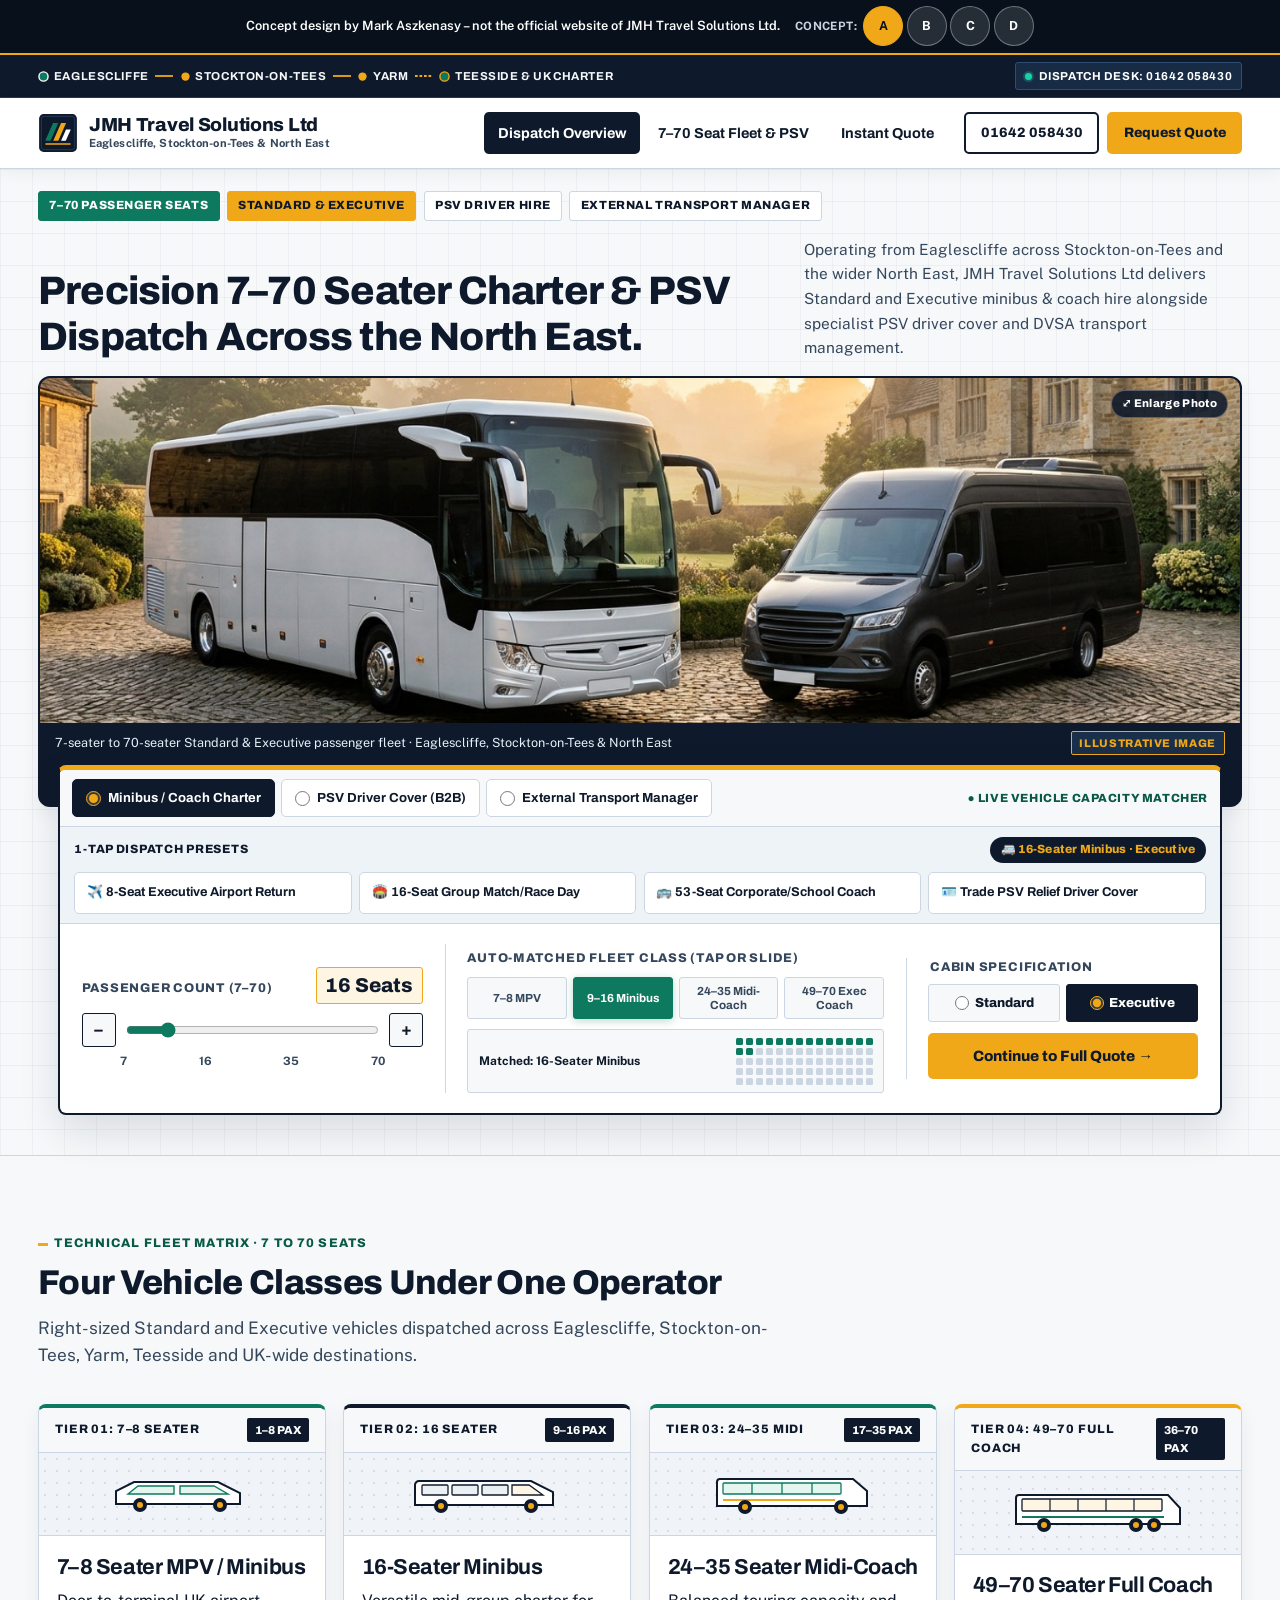
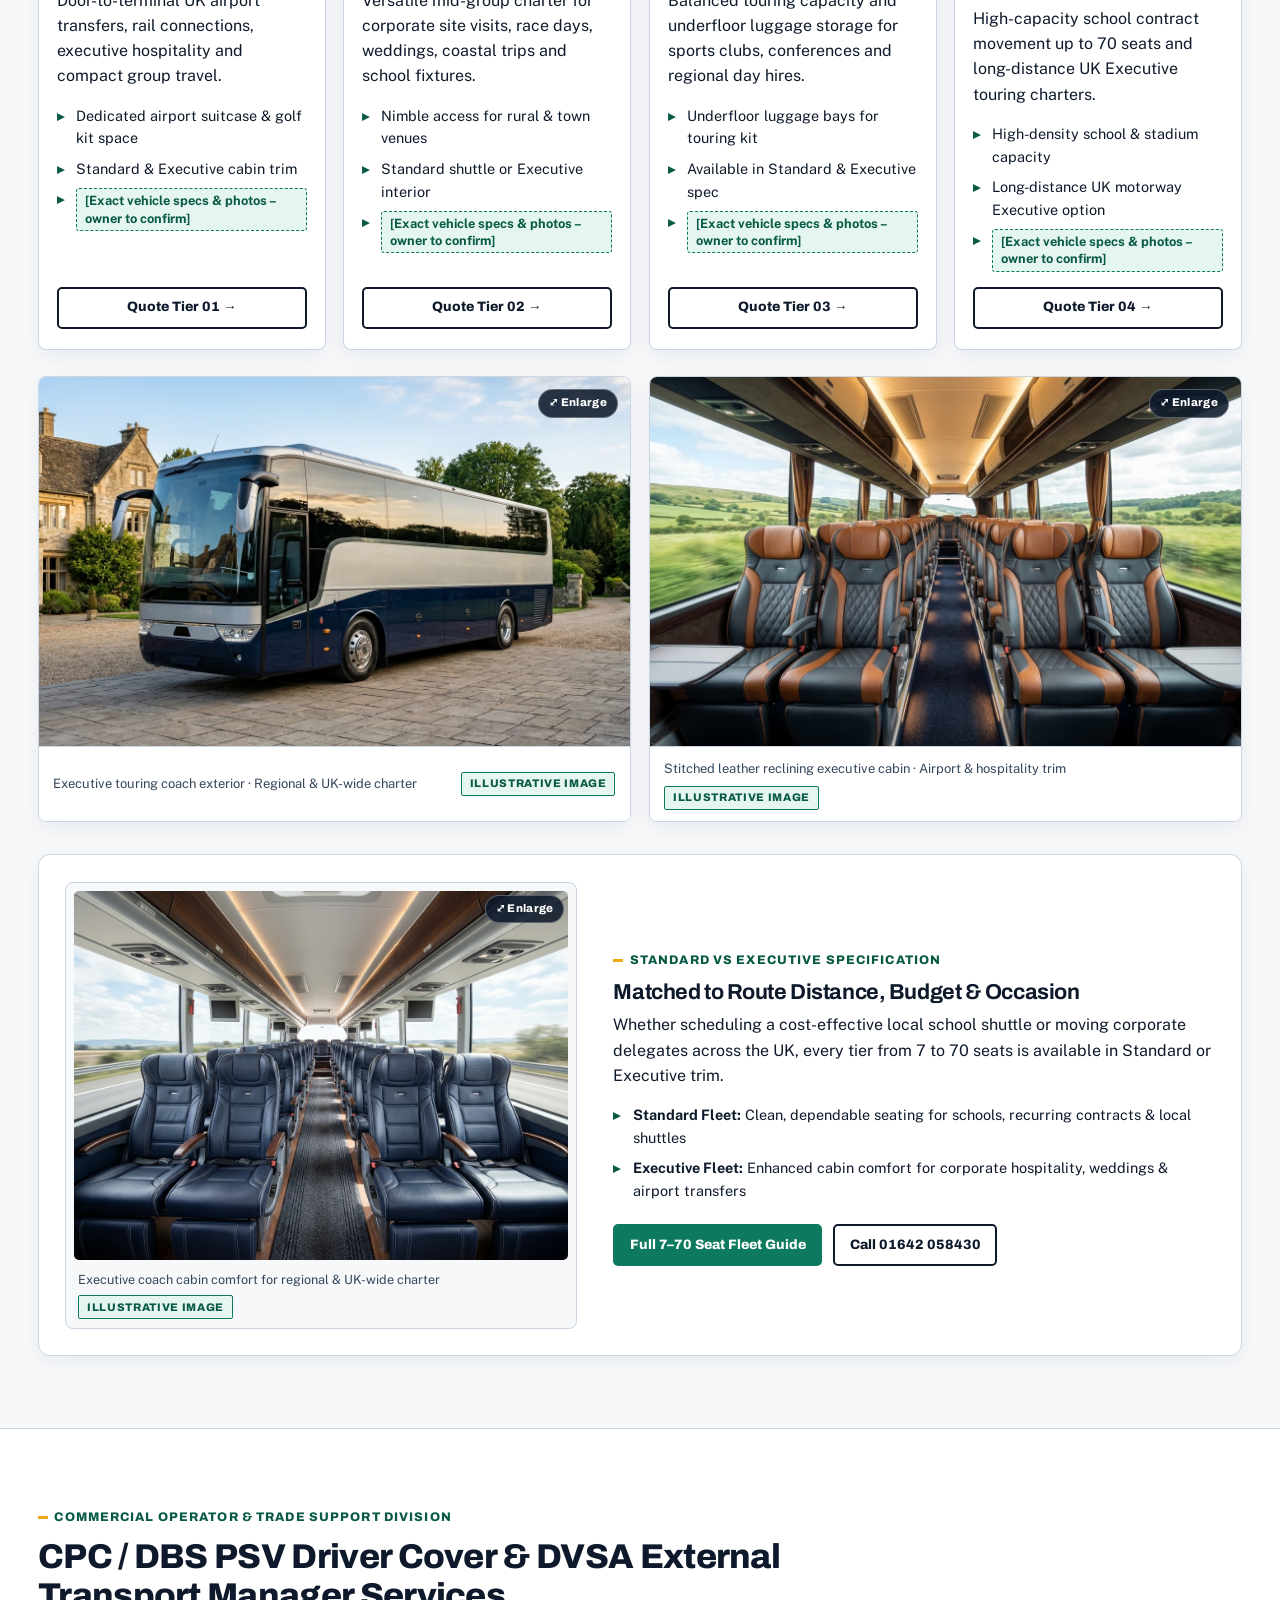
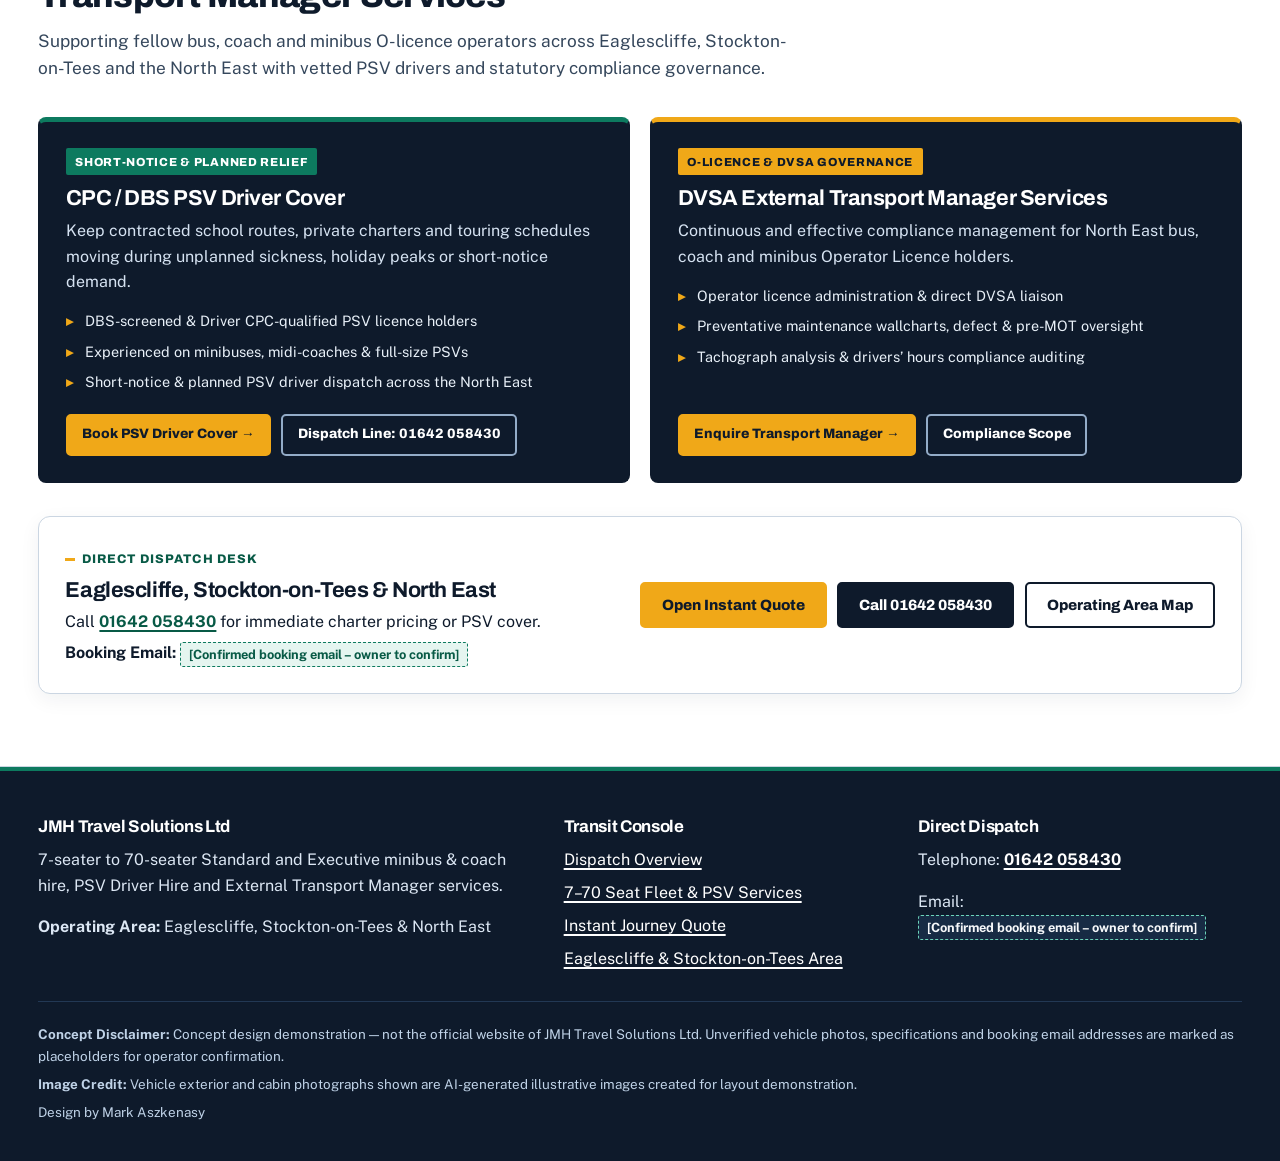
==== commit 8a59e65c: "Add Concept D pill to the A, B and C switchers Co-Authored-By: Claude Fable 5.2 <noreply@anthropic.c" ====
--- a/index.html
+++ b/index.html
@@ -21,6 +21,7 @@
         <a class="concept-pill is-active" href="index.html" aria-current="page">A</a>
         <a class="concept-pill" href="b/index.html">B</a>
         <a class="concept-pill" href="c/index.html">C</a>
+        <a class="concept-pill" href="d/index.html">D</a>
       </nav>
     </div>
   </div>
